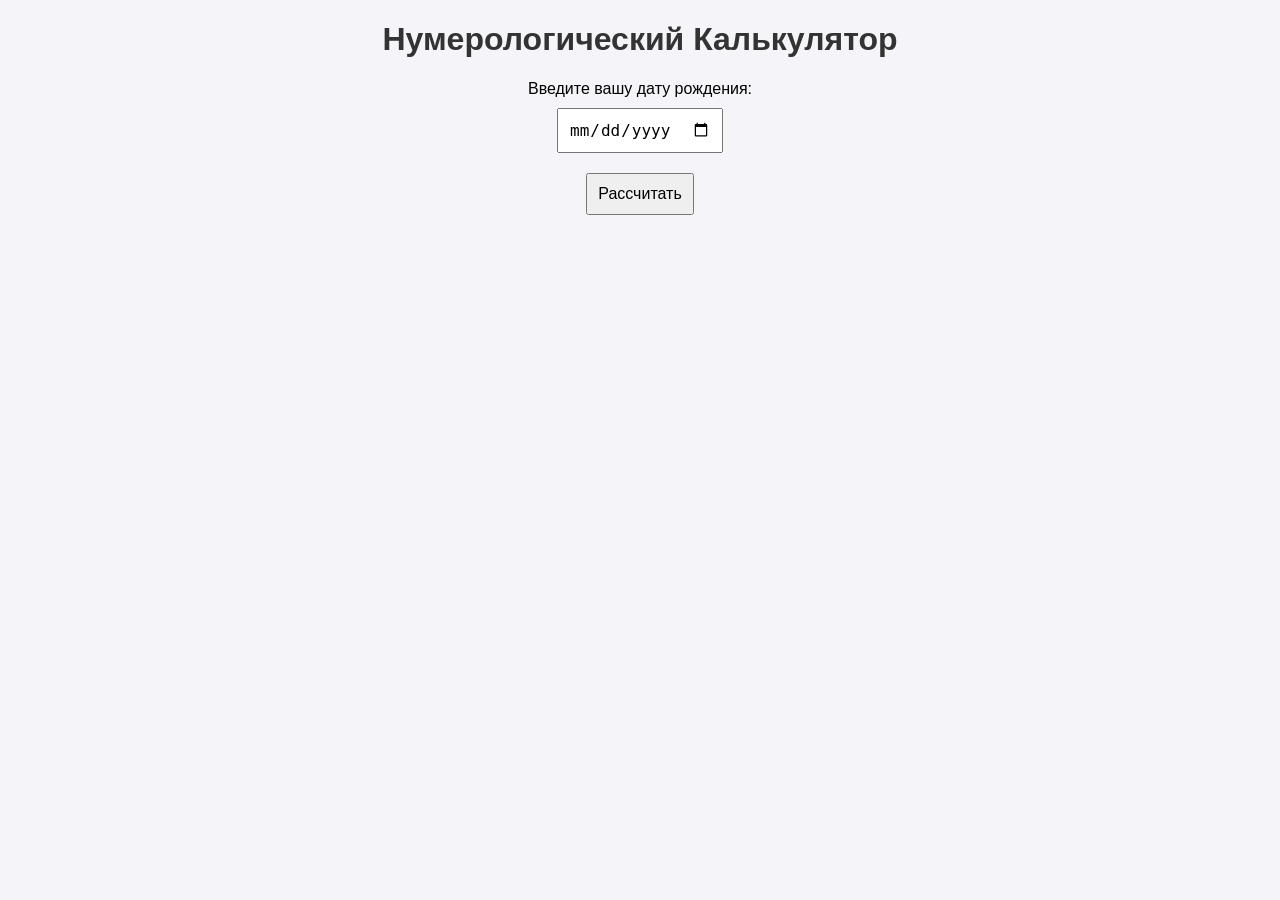
==== index.html @ cdecfd24 "Rename numerology_calculator.html to index.html" ====
<!DOCTYPE html>
<html lang="en">
<head>
    <meta charset="UTF-8">
    <meta name="viewport" content="width=device-width, initial-scale=1.0">
    <title>Нумерологический Калькулятор</title>
    <style>
        body {
            font-family: Arial, sans-serif;
            text-align: center;
            margin: 0;
            padding: 0;
            background-color: #f4f4f9;
        }
        h1 {
            color: #333;
        }
        form {
            margin: 20px;
        }
        input, button {
            padding: 10px;
            font-size: 16px;
            margin: 10px;
        }
    </style>
</head>
<body>
    <h1>Нумерологический Калькулятор</h1>
    <form id="calculator-form">
        <label for="birthdate">Введите вашу дату рождения:</label><br>
        <input type="date" id="birthdate" required><br>
        <button type="button" onclick="calculate()">Рассчитать</button>
    </form>
    <div id="result"></div>
    <script>
        function calculate() {
            const birthdate = document.getElementById("birthdate").value;
            if (!birthdate) {
                alert("Пожалуйста, введите дату рождения.");
                return;
            }

            const digits = birthdate.replace(/-/g, '').split('').map(Number);
            let lifePathNumber = digits.reduce((a, b) => a + b);
            while (lifePathNumber > 9 && ![11, 22, 33].includes(lifePathNumber)) {
                lifePathNumber = String(lifePathNumber).split('').reduce((a, b) => +a + +b, 0);
            }

            document.getElementById("result").innerHTML = `
                <h2>Ваше число судьбы: ${lifePathNumber}</h2>
                <p>Это число определяет вашу жизненную миссию и основные черты характера.</p>
            `;
        }
    </script>
</body>
</html>
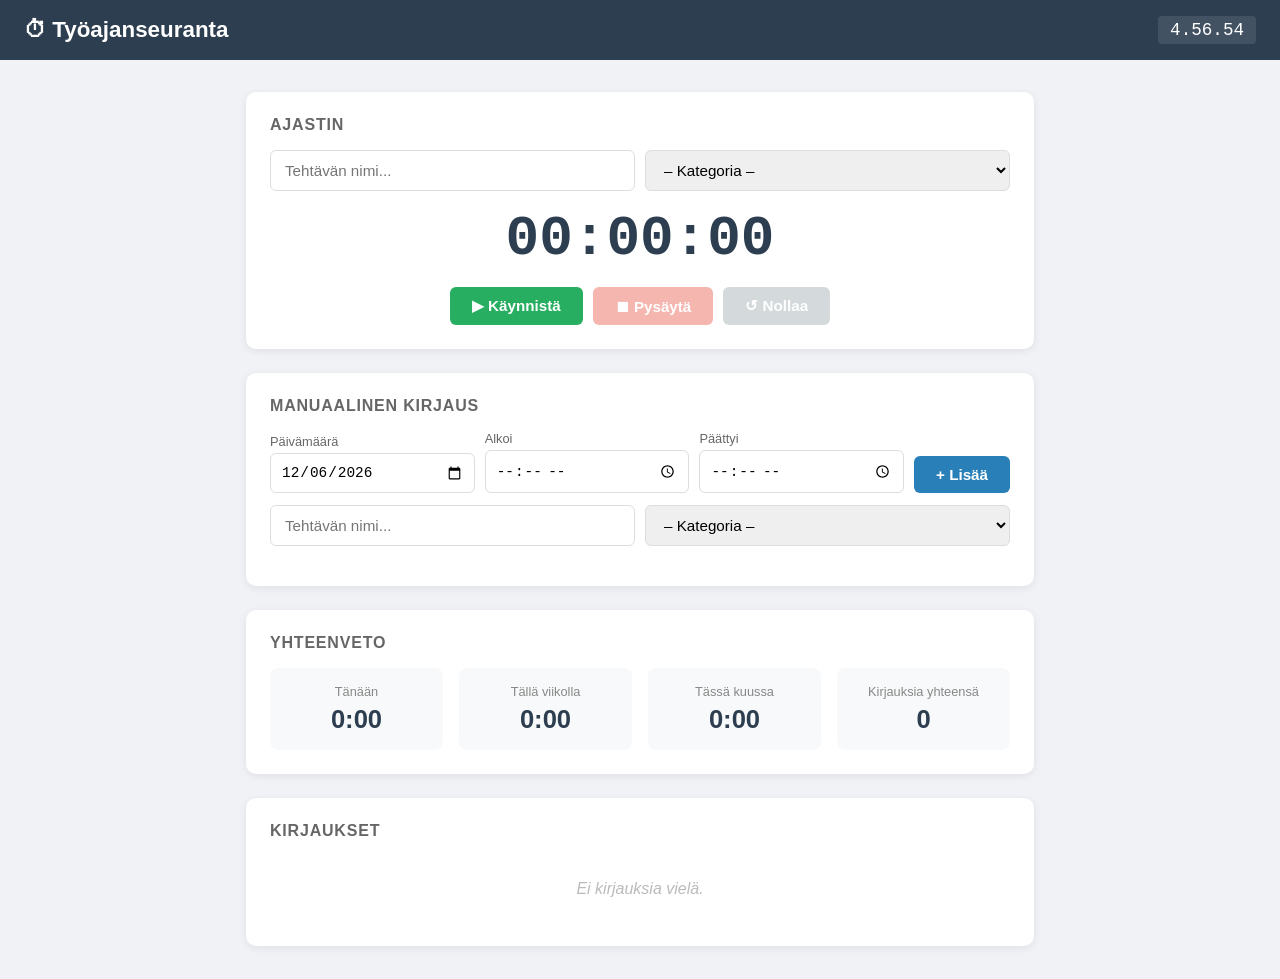
==== commit c3dcd84c: "Replace index.html with työajanseuranta app" ====
--- a/index.html
+++ b/index.html
@@ -1,58 +1,507 @@
-
 <!DOCTYPE html>
-<html lang="en">
+<html lang="fi">
 <head>
     <meta charset="UTF-8">
     <meta name="viewport" content="width=device-width, initial-scale=1.0">
-    <title>Нумерологический Калькулятор</title>
+    <title>Työajanseuranta</title>
     <style>
+        * { box-sizing: border-box; margin: 0; padding: 0; }
+
         body {
-            font-family: Arial, sans-serif;
+            font-family: 'Segoe UI', Arial, sans-serif;
+            background: #f0f2f5;
+            color: #333;
+            min-height: 100vh;
+        }
+
+        header {
+            background: #2c3e50;
+            color: white;
+            padding: 16px 24px;
+            display: flex;
+            align-items: center;
+            justify-content: space-between;
+        }
+
+        header h1 { font-size: 1.4rem; font-weight: 600; }
+
+        #kello {
+            font-size: 1.1rem;
+            font-family: monospace;
+            background: rgba(255,255,255,0.1);
+            padding: 4px 12px;
+            border-radius: 4px;
+        }
+
+        main {
+            max-width: 820px;
+            margin: 32px auto;
+            padding: 0 16px;
+        }
+
+        .card {
+            background: white;
+            border-radius: 10px;
+            box-shadow: 0 2px 8px rgba(0,0,0,0.08);
+            padding: 24px;
+            margin-bottom: 24px;
+        }
+
+        .card h2 {
+            font-size: 1rem;
+            text-transform: uppercase;
+            letter-spacing: 0.05em;
+            color: #666;
+            margin-bottom: 16px;
+        }
+
+        .timer-display {
+            font-size: 3.5rem;
+            font-family: monospace;
+            font-weight: 700;
+            color: #2c3e50;
             text-align: center;
-            margin: 0;
-            padding: 0;
-            background-color: #f4f4f9;
-        }
-        h1 {
-            color: #333;
-        }
-        form {
-            margin: 20px;
-        }
-        input, button {
-            padding: 10px;
-            font-size: 16px;
-            margin: 10px;
+            margin: 16px 0;
+        }
+
+        .timer-display.running { color: #27ae60; }
+
+        .task-row {
+            display: flex;
+            gap: 10px;
+            margin-bottom: 16px;
+            flex-wrap: wrap;
+        }
+
+        input[type="text"], select {
+            flex: 1;
+            min-width: 160px;
+            padding: 10px 14px;
+            border: 1px solid #ddd;
+            border-radius: 6px;
+            font-size: 0.95rem;
+        }
+
+        input[type="text"]:focus, select:focus {
+            outline: none;
+            border-color: #2c3e50;
+        }
+
+        .btn {
+            padding: 10px 22px;
+            border: none;
+            border-radius: 6px;
+            font-size: 0.95rem;
+            cursor: pointer;
+            font-weight: 600;
+            transition: opacity 0.15s;
+        }
+
+        .btn:hover { opacity: 0.85; }
+        .btn:disabled { opacity: 0.4; cursor: not-allowed; }
+
+        .btn-green  { background: #27ae60; color: white; }
+        .btn-red    { background: #e74c3c; color: white; }
+        .btn-blue   { background: #2980b9; color: white; }
+        .btn-gray   { background: #95a5a6; color: white; }
+
+        .btn-row {
+            display: flex;
+            gap: 10px;
+            justify-content: center;
+            flex-wrap: wrap;
+        }
+
+        /* Manual entry */
+        .manual-grid {
+            display: grid;
+            grid-template-columns: 1fr 1fr 1fr auto;
+            gap: 10px;
+            align-items: end;
+        }
+
+        .manual-grid label { display: block; font-size: 0.8rem; color: #666; margin-bottom: 4px; }
+
+        input[type="date"], input[type="time"] {
+            width: 100%;
+            padding: 10px 10px;
+            border: 1px solid #ddd;
+            border-radius: 6px;
+            font-size: 0.9rem;
+        }
+
+        /* Log table */
+        table {
+            width: 100%;
+            border-collapse: collapse;
+            font-size: 0.9rem;
+        }
+
+        th {
+            text-align: left;
+            padding: 10px 12px;
+            border-bottom: 2px solid #eee;
+            font-size: 0.8rem;
+            text-transform: uppercase;
+            color: #888;
+        }
+
+        td {
+            padding: 10px 12px;
+            border-bottom: 1px solid #f0f0f0;
+        }
+
+        tr:last-child td { border-bottom: none; }
+        tr:hover td { background: #fafafa; }
+
+        .tag {
+            display: inline-block;
+            padding: 2px 8px;
+            border-radius: 12px;
+            font-size: 0.78rem;
+            font-weight: 600;
+            background: #ecf0f1;
+            color: #555;
+        }
+
+        .del-btn {
+            background: none;
+            border: none;
+            color: #e74c3c;
+            cursor: pointer;
+            font-size: 1rem;
+            padding: 2px 6px;
+            border-radius: 4px;
+        }
+
+        .del-btn:hover { background: #fdecea; }
+
+        /* Summary */
+        .summary-grid {
+            display: grid;
+            grid-template-columns: repeat(auto-fit, minmax(160px, 1fr));
+            gap: 16px;
+        }
+
+        .summary-box {
+            background: #f8f9fa;
+            border-radius: 8px;
+            padding: 16px;
+            text-align: center;
+        }
+
+        .summary-box .label { font-size: 0.8rem; color: #888; margin-bottom: 6px; }
+        .summary-box .value { font-size: 1.6rem; font-weight: 700; color: #2c3e50; }
+
+        .empty-msg { text-align: center; color: #bbb; padding: 24px 0; font-style: italic; }
+
+        @media (max-width: 540px) {
+            .manual-grid { grid-template-columns: 1fr 1fr; }
+            .manual-grid .btn { grid-column: span 2; }
+            .timer-display { font-size: 2.5rem; }
         }
     </style>
 </head>
 <body>
-    <h1>Нумерологический Калькулятор</h1>
-    <form id="calculator-form">
-        <label for="birthdate">Введите вашу дату рождения:</label><br>
-        <input type="date" id="birthdate" required><br>
-        <button type="button" onclick="calculate()">Рассчитать</button>
-    </form>
-    <div id="result"></div>
-    <script>
-        function calculate() {
-            const birthdate = document.getElementById("birthdate").value;
-            if (!birthdate) {
-                alert("Пожалуйста, введите дату рождения.");
-                return;
-            }
-
-            const digits = birthdate.replace(/-/g, '').split('').map(Number);
-            let lifePathNumber = digits.reduce((a, b) => a + b);
-            while (lifePathNumber > 9 && ![11, 22, 33].includes(lifePathNumber)) {
-                lifePathNumber = String(lifePathNumber).split('').reduce((a, b) => +a + +b, 0);
-            }
-
-            document.getElementById("result").innerHTML = `
-                <h2>Ваше число судьбы: ${lifePathNumber}</h2>
-                <p>Это число определяет вашу жизненную миссию и основные черты характера.</p>
-            `;
-        }
-    </script>
+
+<header>
+    <h1>⏱ Työajanseuranta</h1>
+    <div id="kello"></div>
+</header>
+
+<main>
+
+    <!-- Timer -->
+    <div class="card">
+        <h2>Ajastin</h2>
+        <div class="task-row">
+            <input type="text" id="tehtava" placeholder="Tehtävän nimi..." />
+            <select id="kategoria">
+                <option value="">– Kategoria –</option>
+                <option>Kehitys</option>
+                <option>Suunnittelu</option>
+                <option>Kokoukset</option>
+                <option>Testaus</option>
+                <option>Dokumentointi</option>
+                <option>Muu</option>
+            </select>
+        </div>
+        <div id="ajastinNaytto" class="timer-display">00:00:00</div>
+        <div class="btn-row">
+            <button class="btn btn-green" id="btnKaynnista" onclick="kaynnista()">▶ Käynnistä</button>
+            <button class="btn btn-red"   id="btnPysayta"  onclick="pysayta()" disabled>⏹ Pysäytä</button>
+            <button class="btn btn-gray"  id="btnNollaa"   onclick="nollaa()"  disabled>↺ Nollaa</button>
+        </div>
+    </div>
+
+    <!-- Manual entry -->
+    <div class="card">
+        <h2>Manuaalinen kirjaus</h2>
+        <div class="manual-grid">
+            <div>
+                <label>Päivämäärä</label>
+                <input type="date" id="mPvm" />
+            </div>
+            <div>
+                <label>Alkoi</label>
+                <input type="time" id="mAlkoi" />
+            </div>
+            <div>
+                <label>Päättyi</label>
+                <input type="time" id="mPaattyi" />
+            </div>
+            <button class="btn btn-blue" onclick="kirjaaManuaalisesti()" style="align-self:end">+ Lisää</button>
+        </div>
+        <div class="task-row" style="margin-top:12px">
+            <input type="text" id="mTehtava" placeholder="Tehtävän nimi..." />
+            <select id="mKategoria">
+                <option value="">– Kategoria –</option>
+                <option>Kehitys</option>
+                <option>Suunnittelu</option>
+                <option>Kokoukset</option>
+                <option>Testaus</option>
+                <option>Dokumentointi</option>
+                <option>Muu</option>
+            </select>
+        </div>
+    </div>
+
+    <!-- Summary -->
+    <div class="card" id="yhteenvetoKortti">
+        <h2>Yhteenveto</h2>
+        <div class="summary-grid">
+            <div class="summary-box">
+                <div class="label">Tänään</div>
+                <div class="value" id="sumTanaan">0:00</div>
+            </div>
+            <div class="summary-box">
+                <div class="label">Tällä viikolla</div>
+                <div class="value" id="sumViikko">0:00</div>
+            </div>
+            <div class="summary-box">
+                <div class="label">Tässä kuussa</div>
+                <div class="value" id="sumKuukausi">0:00</div>
+            </div>
+            <div class="summary-box">
+                <div class="label">Kirjauksia yhteensä</div>
+                <div class="value" id="sumLkm">0</div>
+            </div>
+        </div>
+    </div>
+
+    <!-- Log -->
+    <div class="card">
+        <h2>Kirjaukset</h2>
+        <div id="logiSisalto"></div>
+    </div>
+
+</main>
+
+<script>
+    // ── State ──────────────────────────────────────────────────────────────────
+    let kirjaukset = JSON.parse(localStorage.getItem('tyoajat') || '[]');
+    let ajastinAlkoi = null;
+    let ajastinInterval = null;
+    let kulunutMs = 0;
+
+    // ── Clock ──────────────────────────────────────────────────────────────────
+    function paivitaKello() {
+        document.getElementById('kello').textContent =
+            new Date().toLocaleTimeString('fi-FI');
+    }
+    paivitaKello();
+    setInterval(paivitaKello, 1000);
+
+    // ── Timer ──────────────────────────────────────────────────────────────────
+    function muotoileAika(ms) {
+        const s = Math.floor(ms / 1000);
+        const h = Math.floor(s / 3600);
+        const m = Math.floor((s % 3600) / 60);
+        const ss = s % 60;
+        return [h, m, ss].map(v => String(v).padStart(2, '0')).join(':');
+    }
+
+    function kaynnista() {
+        ajastinAlkoi = Date.now() - kulunutMs;
+        ajastinInterval = setInterval(() => {
+            kulunutMs = Date.now() - ajastinAlkoi;
+            const naytto = document.getElementById('ajastinNaytto');
+            naytto.textContent = muotoileAika(kulunutMs);
+            naytto.classList.add('running');
+        }, 500);
+        document.getElementById('btnKaynnista').disabled = true;
+        document.getElementById('btnPysayta').disabled = false;
+        document.getElementById('btnNollaa').disabled = false;
+    }
+
+    function pysayta() {
+        clearInterval(ajastinInterval);
+        ajastinInterval = null;
+        document.getElementById('ajastinNaytto').classList.remove('running');
+
+        if (kulunutMs > 1000) {
+            const nyt = new Date();
+            const alku = new Date(ajastinAlkoi);
+            lisaaKirjaus({
+                id: Date.now(),
+                tehtava: document.getElementById('tehtava').value.trim() || 'Nimetön tehtävä',
+                kategoria: document.getElementById('kategoria').value || 'Muu',
+                pvm: alku.toISOString().slice(0, 10),
+                alkoi: alku.toTimeString().slice(0, 5),
+                paattyi: nyt.toTimeString().slice(0, 5),
+                kestoms: kulunutMs
+            });
+        }
+        document.getElementById('btnKaynnista').disabled = false;
+        document.getElementById('btnPysayta').disabled = true;
+    }
+
+    function nollaa() {
+        clearInterval(ajastinInterval);
+        ajastinInterval = null;
+        kulunutMs = 0;
+        ajastinAlkoi = null;
+        const naytto = document.getElementById('ajastinNaytto');
+        naytto.textContent = '00:00:00';
+        naytto.classList.remove('running');
+        document.getElementById('btnKaynnista').disabled = false;
+        document.getElementById('btnPysayta').disabled = true;
+        document.getElementById('btnNollaa').disabled = true;
+    }
+
+    // ── Manual entry ───────────────────────────────────────────────────────────
+    function kirjaaManuaalisesti() {
+        const pvm     = document.getElementById('mPvm').value;
+        const alkoi   = document.getElementById('mAlkoi').value;
+        const paattyi = document.getElementById('mPaattyi').value;
+        const tehtava = document.getElementById('mTehtava').value.trim();
+        const kat     = document.getElementById('mKategoria').value;
+
+        if (!pvm || !alkoi || !paattyi) { alert('Täytä päivämäärä, alkoi ja päättyi.'); return; }
+
+        const alkoiMs   = new Date(pvm + 'T' + alkoi).getTime();
+        const paattyiMs = new Date(pvm + 'T' + paattyi).getTime();
+        if (paattyiMs <= alkoiMs) { alert('Päättymisajan on oltava aloitusajan jälkeen.'); return; }
+
+        lisaaKirjaus({
+            id: Date.now(),
+            tehtava: tehtava || 'Nimetön tehtävä',
+            kategoria: kat || 'Muu',
+            pvm,
+            alkoi,
+            paattyi,
+            kestoms: paattyiMs - alkoiMs
+        });
+
+        document.getElementById('mPvm').value = '';
+        document.getElementById('mAlkoi').value = '';
+        document.getElementById('mPaattyi').value = '';
+        document.getElementById('mTehtava').value = '';
+        document.getElementById('mKategoria').value = '';
+    }
+
+    // ── Data helpers ───────────────────────────────────────────────────────────
+    function lisaaKirjaus(k) {
+        kirjaukset.unshift(k);
+        tallenna();
+        paivitaNakyma();
+    }
+
+    function poistaKirjaus(id) {
+        kirjaukset = kirjaukset.filter(k => k.id !== id);
+        tallenna();
+        paivitaNakyma();
+    }
+
+    function tallenna() {
+        localStorage.setItem('tyoajat', JSON.stringify(kirjaukset));
+    }
+
+    function muotoileKesto(ms) {
+        const totalMin = Math.floor(ms / 60000);
+        const h = Math.floor(totalMin / 60);
+        const m = totalMin % 60;
+        return h > 0 ? `${h}t ${m}min` : `${m}min`;
+    }
+
+    function msYhteensa(lista) {
+        return lista.reduce((s, k) => s + k.kestoms, 0);
+    }
+
+    function tanaanStr() { return new Date().toISOString().slice(0, 10); }
+
+    function viikkoAlku() {
+        const d = new Date();
+        const day = d.getDay() === 0 ? 6 : d.getDay() - 1; // Mon = 0
+        d.setDate(d.getDate() - day);
+        return d.toISOString().slice(0, 10);
+    }
+
+    function kuukausiAlku() {
+        const d = new Date();
+        return `${d.getFullYear()}-${String(d.getMonth() + 1).padStart(2, '0')}-01`;
+    }
+
+    // ── Render ─────────────────────────────────────────────────────────────────
+    function paivitaNakyma() {
+        paivitaYhteenveto();
+        paivitaLogi();
+    }
+
+    function paivitaYhteenveto() {
+        const tanaan   = kirjaukset.filter(k => k.pvm === tanaanStr());
+        const viikko   = kirjaukset.filter(k => k.pvm >= viikkoAlku());
+        const kuukausi = kirjaukset.filter(k => k.pvm >= kuukausiAlku());
+
+        document.getElementById('sumTanaan').textContent    = muotoileKestoLyhyt(msYhteensa(tanaan));
+        document.getElementById('sumViikko').textContent    = muotoileKestoLyhyt(msYhteensa(viikko));
+        document.getElementById('sumKuukausi').textContent  = muotoileKestoLyhyt(msYhteensa(kuukausi));
+        document.getElementById('sumLkm').textContent       = kirjaukset.length;
+    }
+
+    function muotoileKestoLyhyt(ms) {
+        const totalMin = Math.floor(ms / 60000);
+        const h = Math.floor(totalMin / 60);
+        const m = totalMin % 60;
+        return `${h}:${String(m).padStart(2, '0')}`;
+    }
+
+    function paivitaLogi() {
+        const el = document.getElementById('logiSisalto');
+        if (kirjaukset.length === 0) {
+            el.innerHTML = '<p class="empty-msg">Ei kirjauksia vielä.</p>';
+            return;
+        }
+
+        const rivit = kirjaukset.map(k => `
+            <tr>
+                <td>${k.pvm}</td>
+                <td>${k.alkoi} – ${k.paattyi}</td>
+                <td>${k.tehtava}</td>
+                <td><span class="tag">${k.kategoria}</span></td>
+                <td>${muotoileKesto(k.kestoms)}</td>
+                <td><button class="del-btn" onclick="poistaKirjaus(${k.id})" title="Poista">✕</button></td>
+            </tr>`).join('');
+
+        el.innerHTML = `
+            <table>
+                <thead>
+                    <tr>
+                        <th>Päivä</th>
+                        <th>Aika</th>
+                        <th>Tehtävä</th>
+                        <th>Kategoria</th>
+                        <th>Kesto</th>
+                        <th></th>
+                    </tr>
+                </thead>
+                <tbody>${rivit}</tbody>
+            </table>`;
+    }
+
+    // ── Init ───────────────────────────────────────────────────────────────────
+    document.getElementById('mPvm').value = tanaanStr();
+    paivitaNakyma();
+</script>
 </body>
 </html>
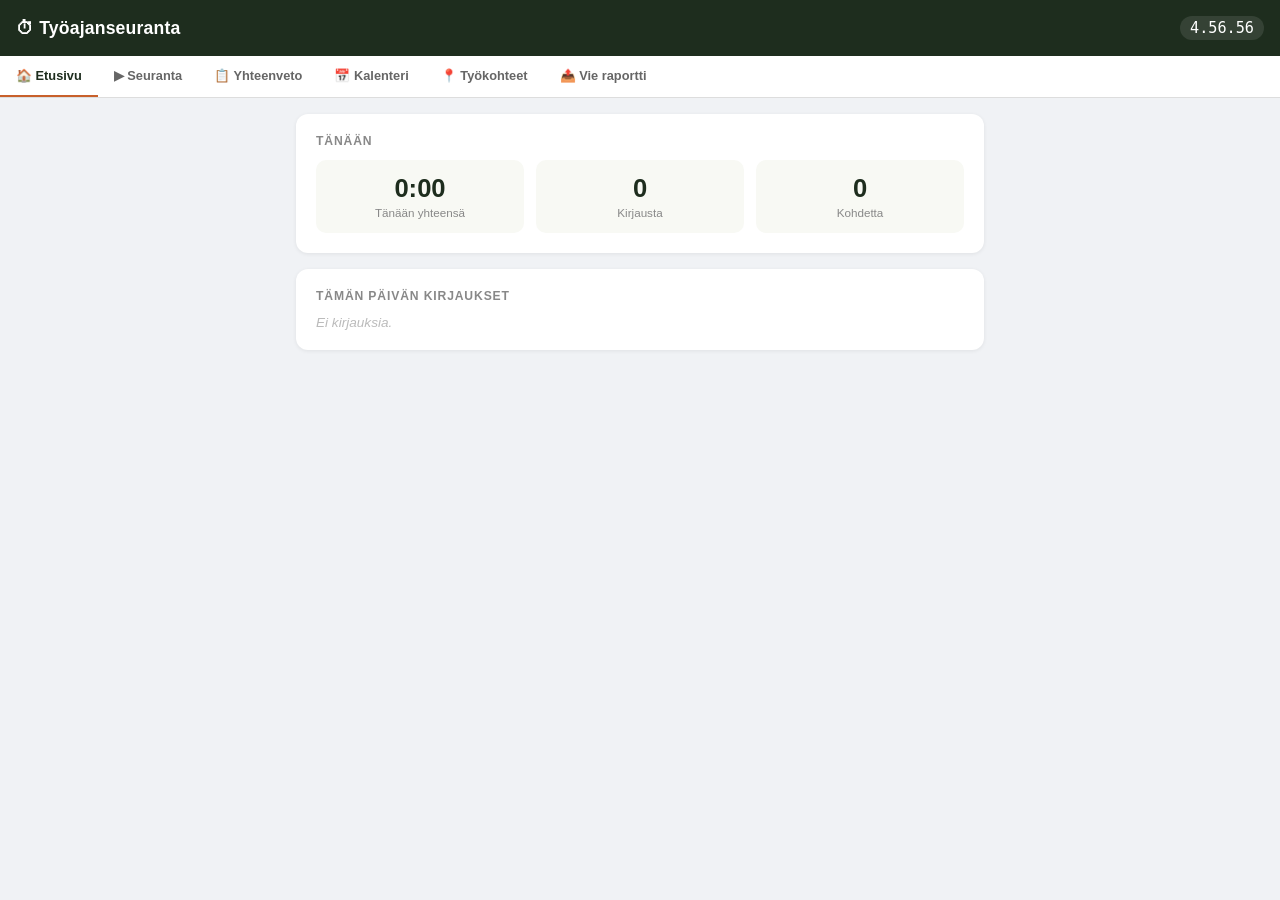
==== commit 5dadd910: "Uudista työajanseuranta monikohde-alustaksi Täydellinen uudelleenkirjoitus yksinkertaisesta ajastime" ====
--- a/index.html
+++ b/index.html
@@ -1,507 +1,692 @@
 <!DOCTYPE html>
 <html lang="fi">
 <head>
-    <meta charset="UTF-8">
-    <meta name="viewport" content="width=device-width, initial-scale=1.0">
-    <title>Työajanseuranta</title>
-    <style>
-        * { box-sizing: border-box; margin: 0; padding: 0; }
-
-        body {
-            font-family: 'Segoe UI', Arial, sans-serif;
-            background: #f0f2f5;
-            color: #333;
-            min-height: 100vh;
-        }
-
-        header {
-            background: #2c3e50;
-            color: white;
-            padding: 16px 24px;
-            display: flex;
-            align-items: center;
-            justify-content: space-between;
-        }
-
-        header h1 { font-size: 1.4rem; font-weight: 600; }
-
-        #kello {
-            font-size: 1.1rem;
-            font-family: monospace;
-            background: rgba(255,255,255,0.1);
-            padding: 4px 12px;
-            border-radius: 4px;
-        }
-
-        main {
-            max-width: 820px;
-            margin: 32px auto;
-            padding: 0 16px;
-        }
-
-        .card {
-            background: white;
-            border-radius: 10px;
-            box-shadow: 0 2px 8px rgba(0,0,0,0.08);
-            padding: 24px;
-            margin-bottom: 24px;
-        }
-
-        .card h2 {
-            font-size: 1rem;
-            text-transform: uppercase;
-            letter-spacing: 0.05em;
-            color: #666;
-            margin-bottom: 16px;
-        }
-
-        .timer-display {
-            font-size: 3.5rem;
-            font-family: monospace;
-            font-weight: 700;
-            color: #2c3e50;
-            text-align: center;
-            margin: 16px 0;
-        }
-
-        .timer-display.running { color: #27ae60; }
-
-        .task-row {
-            display: flex;
-            gap: 10px;
-            margin-bottom: 16px;
-            flex-wrap: wrap;
-        }
-
-        input[type="text"], select {
-            flex: 1;
-            min-width: 160px;
-            padding: 10px 14px;
-            border: 1px solid #ddd;
-            border-radius: 6px;
-            font-size: 0.95rem;
-        }
-
-        input[type="text"]:focus, select:focus {
-            outline: none;
-            border-color: #2c3e50;
-        }
-
-        .btn {
-            padding: 10px 22px;
-            border: none;
-            border-radius: 6px;
-            font-size: 0.95rem;
-            cursor: pointer;
-            font-weight: 600;
-            transition: opacity 0.15s;
-        }
-
-        .btn:hover { opacity: 0.85; }
-        .btn:disabled { opacity: 0.4; cursor: not-allowed; }
-
-        .btn-green  { background: #27ae60; color: white; }
-        .btn-red    { background: #e74c3c; color: white; }
-        .btn-blue   { background: #2980b9; color: white; }
-        .btn-gray   { background: #95a5a6; color: white; }
-
-        .btn-row {
-            display: flex;
-            gap: 10px;
-            justify-content: center;
-            flex-wrap: wrap;
-        }
-
-        /* Manual entry */
-        .manual-grid {
-            display: grid;
-            grid-template-columns: 1fr 1fr 1fr auto;
-            gap: 10px;
-            align-items: end;
-        }
-
-        .manual-grid label { display: block; font-size: 0.8rem; color: #666; margin-bottom: 4px; }
-
-        input[type="date"], input[type="time"] {
-            width: 100%;
-            padding: 10px 10px;
-            border: 1px solid #ddd;
-            border-radius: 6px;
-            font-size: 0.9rem;
-        }
-
-        /* Log table */
-        table {
-            width: 100%;
-            border-collapse: collapse;
-            font-size: 0.9rem;
-        }
-
-        th {
-            text-align: left;
-            padding: 10px 12px;
-            border-bottom: 2px solid #eee;
-            font-size: 0.8rem;
-            text-transform: uppercase;
-            color: #888;
-        }
-
-        td {
-            padding: 10px 12px;
-            border-bottom: 1px solid #f0f0f0;
-        }
-
-        tr:last-child td { border-bottom: none; }
-        tr:hover td { background: #fafafa; }
-
-        .tag {
-            display: inline-block;
-            padding: 2px 8px;
-            border-radius: 12px;
-            font-size: 0.78rem;
-            font-weight: 600;
-            background: #ecf0f1;
-            color: #555;
-        }
-
-        .del-btn {
-            background: none;
-            border: none;
-            color: #e74c3c;
-            cursor: pointer;
-            font-size: 1rem;
-            padding: 2px 6px;
-            border-radius: 4px;
-        }
-
-        .del-btn:hover { background: #fdecea; }
-
-        /* Summary */
-        .summary-grid {
-            display: grid;
-            grid-template-columns: repeat(auto-fit, minmax(160px, 1fr));
-            gap: 16px;
-        }
-
-        .summary-box {
-            background: #f8f9fa;
-            border-radius: 8px;
-            padding: 16px;
-            text-align: center;
-        }
-
-        .summary-box .label { font-size: 0.8rem; color: #888; margin-bottom: 6px; }
-        .summary-box .value { font-size: 1.6rem; font-weight: 700; color: #2c3e50; }
-
-        .empty-msg { text-align: center; color: #bbb; padding: 24px 0; font-style: italic; }
-
-        @media (max-width: 540px) {
-            .manual-grid { grid-template-columns: 1fr 1fr; }
-            .manual-grid .btn { grid-column: span 2; }
-            .timer-display { font-size: 2.5rem; }
-        }
-    </style>
+<meta charset="UTF-8">
+<meta name="viewport" content="width=device-width, initial-scale=1.0">
+<title>Työajanseuranta</title>
+<style>
+*{box-sizing:border-box;margin:0;padding:0}
+body{font-family:'Segoe UI',Arial,sans-serif;background:#f0f2f5;color:#1a1a1a;min-height:100vh}
+
+header{background:#1e2d1e;color:#fff;padding:0 16px;display:flex;align-items:center;justify-content:space-between;height:56px;position:sticky;top:0;z-index:100}
+header h1{font-size:1.1rem;font-weight:700;letter-spacing:.01em}
+#headerClock{font-family:monospace;font-size:.95rem;background:rgba(255,255,255,.1);padding:3px 10px;border-radius:20px}
+
+nav{background:#fff;border-bottom:1px solid #ddd;display:flex;overflow-x:auto;position:sticky;top:56px;z-index:99}
+nav button{flex:0 0 auto;padding:12px 16px;border:none;background:none;font-size:.8rem;font-weight:600;color:#666;cursor:pointer;border-bottom:2px solid transparent;white-space:nowrap;transition:.15s}
+nav button.active{color:#1e2d1e;border-bottom-color:#c8602b}
+
+main{max-width:720px;margin:0 auto;padding:16px}
+
+.card{background:#fff;border-radius:12px;box-shadow:0 1px 4px rgba(0,0,0,.07);padding:20px;margin-bottom:16px}
+.card-title{font-size:.76rem;text-transform:uppercase;letter-spacing:.07em;color:#888;margin-bottom:12px;font-weight:700}
+
+.btn{display:inline-flex;align-items:center;justify-content:center;gap:6px;padding:11px 20px;border:none;border-radius:8px;font-size:.9rem;font-weight:600;cursor:pointer;transition:opacity .15s}
+.btn:hover{opacity:.85}
+.btn:disabled{opacity:.38;cursor:not-allowed}
+.btn-primary{background:#1e2d1e;color:#fff}
+.btn-green{background:#2a7a3b;color:#fff}
+.btn-red{background:#c0392b;color:#fff}
+.btn-ghost{background:#fff;color:#1e2d1e;border:1.5px solid #ccc}
+.btn-sm{padding:7px 14px;font-size:.8rem}
+.btn-row{display:flex;gap:8px;flex-wrap:wrap}
+
+.field-label{display:block;font-size:.78rem;font-weight:600;color:#666;margin-bottom:5px;margin-top:14px}
+.field-label:first-child{margin-top:0}
+input,select,textarea{width:100%;padding:10px 12px;border:1.5px solid #ddd;border-radius:8px;font-size:.9rem;color:#1a1a1a;background:#fff}
+input:focus,select:focus,textarea:focus{outline:none;border-color:#1e2d1e}
+textarea{resize:vertical;min-height:60px}
+
+#timerDisplay{font-size:3rem;font-family:monospace;font-weight:700;text-align:center;letter-spacing:.05em;color:#1e2d1e;margin:10px 0}
+#timerDisplay.running{color:#2a7a3b}
+
+.badge{display:inline-block;padding:3px 9px;border-radius:20px;font-size:.73rem;font-weight:600}
+.badge-green{background:#d4edda;color:#1a7a30}
+.badge-blue{background:#d6e8fa;color:#1a5fa8}
+.badge-gray{background:#eee;color:#666}
+
+#gpsStatus{margin-top:8px;font-size:.82rem;color:#777;min-height:18px}
+#gpsStatus.ok{color:#2a7a3b;font-weight:600}
+#gpsStatus.err{color:#c0392b}
+
+#activeBanner{display:none;background:#1e2d1e;color:#fff;padding:10px 16px;font-size:.85rem;border-radius:10px;margin-bottom:12px;line-height:1.5}
+#activeBanner strong{color:#8ecf96}
+
+.sum-grid{display:grid;grid-template-columns:repeat(auto-fit,minmax(130px,1fr));gap:12px}
+.sum-box{background:#f8f9f4;border-radius:10px;padding:14px;text-align:center}
+.sum-box .val{font-size:1.6rem;font-weight:700;color:#1e2d1e}
+.sum-box .lbl{font-size:.73rem;color:#888;margin-top:3px}
+
+.entry-item{border:1px solid #eee;border-radius:10px;padding:12px 36px 12px 14px;margin-bottom:8px;position:relative}
+.entry-site{font-weight:700;font-size:.9rem}
+.entry-meta{font-size:.78rem;color:#666;margin-top:3px;line-height:1.6}
+.entry-dur{font-size:1rem;font-weight:700;color:#1e2d1e;float:right;margin-left:8px}
+.entry-del{position:absolute;top:8px;right:8px;background:none;border:none;color:#ccc;cursor:pointer;font-size:1rem}
+.entry-del:hover{color:#c0392b}
+
+.bar-row{display:flex;align-items:center;gap:8px;margin-bottom:6px}
+.bar-label{font-size:.82rem;min-width:140px;white-space:nowrap;overflow:hidden;text-overflow:ellipsis}
+.bar-track{flex:1;background:#eee;border-radius:4px;height:8px}
+.bar-fill{background:#2a7a3b;border-radius:4px;height:8px;min-width:4px}
+.bar-val{font-size:.78rem;font-weight:700;color:#555;white-space:nowrap}
+
+.cal-grid{display:grid;grid-template-columns:repeat(7,1fr);gap:3px;margin:10px 0}
+.cal-hdr{text-align:center;font-size:.7rem;font-weight:700;color:#888;padding:4px 0}
+.cal-day{aspect-ratio:1;display:flex;align-items:center;justify-content:center;border-radius:7px;font-size:.78rem;cursor:pointer;border:1.5px solid transparent;position:relative;background:#f8f9f4;transition:.1s}
+.cal-day:hover{border-color:#1e2d1e}
+.cal-day.today{background:#1e2d1e;color:#fff;font-weight:700}
+.cal-day.has-data::after{content:'';position:absolute;bottom:3px;left:50%;transform:translateX(-50%);width:4px;height:4px;border-radius:50%;background:#c8602b}
+.cal-day.today.has-data::after{background:#8ecf96}
+.cal-day.selected{border-color:#c8602b}
+.cal-day.empty{background:none;cursor:default;pointer-events:none}
+.cal-nav{display:flex;align-items:center;justify-content:space-between;margin-bottom:6px}
+.cal-nav button{background:#fff;border:1.5px solid #ddd;border-radius:8px;padding:6px 14px;cursor:pointer;font-size:1.1rem}
+
+.site-item{border:1px solid #eee;border-radius:10px;padding:12px 40px 12px 14px;margin-bottom:8px;position:relative}
+.site-name{font-weight:700;font-size:.9rem}
+.site-meta{font-size:.78rem;color:#666;margin-top:2px}
+.site-del{position:absolute;top:8px;right:8px;background:none;border:none;color:#ccc;cursor:pointer;font-size:1rem}
+.site-del:hover{color:#c0392b}
+
+#siteForm{display:none;margin-top:14px;border-top:1px solid #eee;padding-top:14px}
+#siteForm.open{display:block}
+
+.tabs{display:none}
+.tabs.active{display:block}
+
+@media(max-width:480px){
+  #timerDisplay{font-size:2.4rem}
+  .sum-grid{grid-template-columns:1fr 1fr}
+  .bar-label{min-width:100px}
+}
+</style>
 </head>
 <body>
 
 <header>
-    <h1>⏱ Työajanseuranta</h1>
-    <div id="kello"></div>
+  <h1>⏱ Työajanseuranta</h1>
+  <span id="headerClock"></span>
 </header>
 
+<nav>
+  <button class="active" onclick="switchTab('home')">🏠 Etusivu</button>
+  <button onclick="switchTab('track')">▶ Seuranta</button>
+  <button onclick="switchTab('summary')">📋 Yhteenveto</button>
+  <button onclick="switchTab('calendar')">📅 Kalenteri</button>
+  <button onclick="switchTab('sites')">📍 Työkohteet</button>
+  <button onclick="switchTab('export')">📤 Vie raportti</button>
+</nav>
+
 <main>
 
-    <!-- Timer -->
-    <div class="card">
-        <h2>Ajastin</h2>
-        <div class="task-row">
-            <input type="text" id="tehtava" placeholder="Tehtävän nimi..." />
-            <select id="kategoria">
-                <option value="">– Kategoria –</option>
-                <option>Kehitys</option>
-                <option>Suunnittelu</option>
-                <option>Kokoukset</option>
-                <option>Testaus</option>
-                <option>Dokumentointi</option>
-                <option>Muu</option>
-            </select>
-        </div>
-        <div id="ajastinNaytto" class="timer-display">00:00:00</div>
-        <div class="btn-row">
-            <button class="btn btn-green" id="btnKaynnista" onclick="kaynnista()">▶ Käynnistä</button>
-            <button class="btn btn-red"   id="btnPysayta"  onclick="pysayta()" disabled>⏹ Pysäytä</button>
-            <button class="btn btn-gray"  id="btnNollaa"   onclick="nollaa()"  disabled>↺ Nollaa</button>
-        </div>
+<!-- HOME -->
+<div id="tab-home" class="tabs active">
+  <div id="activeBanner"></div>
+  <div class="card">
+    <div class="card-title">Tänään</div>
+    <div class="sum-grid" id="homeSummary"></div>
+  </div>
+  <div class="card">
+    <div class="card-title">Tämän päivän kirjaukset</div>
+    <div id="homeTodayEntries"></div>
+  </div>
+</div>
+
+<!-- TRACK -->
+<div id="tab-track" class="tabs">
+  <div class="card">
+    <div class="card-title">Ajastin</div>
+    <div id="timerDisplay">00:00:00</div>
+
+    <label class="field-label">Työkohde</label>
+    <select id="trackSite"><option value="">– Valitse työkohde –</option></select>
+
+    <label class="field-label">Tehtävätyyppi</label>
+    <select id="trackCategory">
+      <option value="demolition">Purku</option>
+      <option value="installation">Asennus</option>
+      <option value="cleaning">Siivous</option>
+      <option value="transport">Kuljetus</option>
+      <option value="material_handling">Materiaalin käsittely</option>
+      <option value="other">Muu</option>
+    </select>
+
+    <label class="field-label">Tehtävän kuvaus (valinnainen)</label>
+    <textarea id="trackNote" placeholder="Lyhyt kuvaus työtehtävästä..."></textarea>
+
+    <label class="field-label">Sijainti</label>
+    <button class="btn btn-ghost btn-sm" type="button" onclick="detectGPS()">📡 Tunnista sijainti</button>
+    <div id="gpsStatus">Sijaintia ei tallennettu.</div>
+
+    <div style="margin-top:18px" class="btn-row">
+      <button class="btn btn-green" id="btnStart" onclick="startShift()" style="flex:1">▶ Aloita</button>
+      <button class="btn btn-red"   id="btnStop"  onclick="stopShift()"  style="flex:1" disabled>⏹ Lopeta</button>
     </div>
-
-    <!-- Manual entry -->
-    <div class="card">
-        <h2>Manuaalinen kirjaus</h2>
-        <div class="manual-grid">
-            <div>
-                <label>Päivämäärä</label>
-                <input type="date" id="mPvm" />
-            </div>
-            <div>
-                <label>Alkoi</label>
-                <input type="time" id="mAlkoi" />
-            </div>
-            <div>
-                <label>Päättyi</label>
-                <input type="time" id="mPaattyi" />
-            </div>
-            <button class="btn btn-blue" onclick="kirjaaManuaalisesti()" style="align-self:end">+ Lisää</button>
-        </div>
-        <div class="task-row" style="margin-top:12px">
-            <input type="text" id="mTehtava" placeholder="Tehtävän nimi..." />
-            <select id="mKategoria">
-                <option value="">– Kategoria –</option>
-                <option>Kehitys</option>
-                <option>Suunnittelu</option>
-                <option>Kokoukset</option>
-                <option>Testaus</option>
-                <option>Dokumentointi</option>
-                <option>Muu</option>
-            </select>
-        </div>
+  </div>
+
+  <div class="card">
+    <div class="card-title">Tänään kirjatut vuorot</div>
+    <div id="trackTodayList"></div>
+  </div>
+</div>
+
+<!-- SUMMARY -->
+<div id="tab-summary" class="tabs">
+  <div class="card">
+    <div class="card-title">Tämän päivän yhteenveto</div>
+    <div class="sum-grid" id="sumBoxes"></div>
+  </div>
+  <div class="card">
+    <div class="card-title">Tunnit työkohteittain</div>
+    <div id="sumBySite"></div>
+  </div>
+  <div class="card">
+    <div class="card-title">Tunnit tehtävätyypeittäin</div>
+    <div id="sumByCategory"></div>
+  </div>
+  <div class="card">
+    <div class="card-title">Kaikki kirjaukset tänään</div>
+    <div id="sumAllEntries"></div>
+  </div>
+</div>
+
+<!-- CALENDAR -->
+<div id="tab-calendar" class="tabs">
+  <div class="card">
+    <div class="cal-nav">
+      <button onclick="calMove(-1)">‹</button>
+      <strong id="calMonthLabel"></strong>
+      <button onclick="calMove(1)">›</button>
     </div>
-
-    <!-- Summary -->
-    <div class="card" id="yhteenvetoKortti">
-        <h2>Yhteenveto</h2>
-        <div class="summary-grid">
-            <div class="summary-box">
-                <div class="label">Tänään</div>
-                <div class="value" id="sumTanaan">0:00</div>
-            </div>
-            <div class="summary-box">
-                <div class="label">Tällä viikolla</div>
-                <div class="value" id="sumViikko">0:00</div>
-            </div>
-            <div class="summary-box">
-                <div class="label">Tässä kuussa</div>
-                <div class="value" id="sumKuukausi">0:00</div>
-            </div>
-            <div class="summary-box">
-                <div class="label">Kirjauksia yhteensä</div>
-                <div class="value" id="sumLkm">0</div>
-            </div>
-        </div>
+    <div class="cal-grid" id="calGrid"></div>
+  </div>
+  <div class="card" id="calDetail" style="display:none">
+    <div class="card-title" id="calDetailTitle"></div>
+    <div id="calDetailEntries"></div>
+  </div>
+</div>
+
+<!-- SITES -->
+<div id="tab-sites" class="tabs">
+  <div class="card">
+    <div class="card-title">Työkohteet</div>
+    <div id="sitesList"></div>
+    <button class="btn btn-ghost btn-sm" style="margin-top:10px" onclick="toggleSiteForm()">+ Lisää työkohde</button>
+    <div id="siteForm">
+      <label class="field-label">Kohteen nimi *</label>
+      <input id="sName" placeholder="Esim. Työmaa Helsinki">
+      <label class="field-label">Osoite</label>
+      <input id="sAddress" placeholder="Katuosoite">
+      <label class="field-label">Kaupunki</label>
+      <input id="sCity" placeholder="Helsinki">
+      <label class="field-label">Asiakas / Yritys</label>
+      <input id="sCustomer" placeholder="Asiakkaan nimi">
+      <label class="field-label">Lisätiedot (valinnainen)</label>
+      <textarea id="sNotes" placeholder="Muistiinpanoja..."></textarea>
+      <div class="btn-row" style="margin-top:12px">
+        <button class="btn btn-primary" onclick="saveSite()">Tallenna kohde</button>
+        <button class="btn btn-ghost" onclick="toggleSiteForm()">Peruuta</button>
+      </div>
     </div>
-
-    <!-- Log -->
-    <div class="card">
-        <h2>Kirjaukset</h2>
-        <div id="logiSisalto"></div>
+  </div>
+</div>
+
+<!-- EXPORT -->
+<div id="tab-export" class="tabs">
+  <div class="card">
+    <div class="card-title">Vie raportti</div>
+    <label class="field-label">Työntekijän nimi</label>
+    <input id="exportWorkerName" placeholder="Oma nimi">
+    <label class="field-label">Aikaväli</label>
+    <div style="display:flex;gap:8px;flex-wrap:wrap">
+      <div style="flex:1;min-width:130px">
+        <label class="field-label" style="margin-top:4px">Alku</label>
+        <input type="date" id="exportFrom">
+      </div>
+      <div style="flex:1;min-width:130px">
+        <label class="field-label" style="margin-top:4px">Loppu</label>
+        <input type="date" id="exportTo">
+      </div>
     </div>
+    <div class="btn-row" style="margin-top:16px">
+      <button class="btn btn-primary" onclick="exportCSV()">⬇ Lataa CSV</button>
+      <button class="btn btn-ghost"   onclick="exportJSON()">⬇ Lataa JSON</button>
+    </div>
+  </div>
+  <div class="card">
+    <div class="card-title">Esikatselu</div>
+    <div id="exportPreview" style="font-size:.78rem;color:#555;overflow-x:auto;max-height:300px"></div>
+  </div>
+</div>
 
 </main>
 
 <script>
-    // ── State ──────────────────────────────────────────────────────────────────
-    let kirjaukset = JSON.parse(localStorage.getItem('tyoajat') || '[]');
-    let ajastinAlkoi = null;
-    let ajastinInterval = null;
-    let kulunutMs = 0;
-
-    // ── Clock ──────────────────────────────────────────────────────────────────
-    function paivitaKello() {
-        document.getElementById('kello').textContent =
-            new Date().toLocaleTimeString('fi-FI');
-    }
-    paivitaKello();
-    setInterval(paivitaKello, 1000);
-
-    // ── Timer ──────────────────────────────────────────────────────────────────
-    function muotoileAika(ms) {
-        const s = Math.floor(ms / 1000);
-        const h = Math.floor(s / 3600);
-        const m = Math.floor((s % 3600) / 60);
-        const ss = s % 60;
-        return [h, m, ss].map(v => String(v).padStart(2, '0')).join(':');
-    }
-
-    function kaynnista() {
-        ajastinAlkoi = Date.now() - kulunutMs;
-        ajastinInterval = setInterval(() => {
-            kulunutMs = Date.now() - ajastinAlkoi;
-            const naytto = document.getElementById('ajastinNaytto');
-            naytto.textContent = muotoileAika(kulunutMs);
-            naytto.classList.add('running');
-        }, 500);
-        document.getElementById('btnKaynnista').disabled = true;
-        document.getElementById('btnPysayta').disabled = false;
-        document.getElementById('btnNollaa').disabled = false;
-    }
-
-    function pysayta() {
-        clearInterval(ajastinInterval);
-        ajastinInterval = null;
-        document.getElementById('ajastinNaytto').classList.remove('running');
-
-        if (kulunutMs > 1000) {
-            const nyt = new Date();
-            const alku = new Date(ajastinAlkoi);
-            lisaaKirjaus({
-                id: Date.now(),
-                tehtava: document.getElementById('tehtava').value.trim() || 'Nimetön tehtävä',
-                kategoria: document.getElementById('kategoria').value || 'Muu',
-                pvm: alku.toISOString().slice(0, 10),
-                alkoi: alku.toTimeString().slice(0, 5),
-                paattyi: nyt.toTimeString().slice(0, 5),
-                kestoms: kulunutMs
-            });
-        }
-        document.getElementById('btnKaynnista').disabled = false;
-        document.getElementById('btnPysayta').disabled = true;
-    }
-
-    function nollaa() {
-        clearInterval(ajastinInterval);
-        ajastinInterval = null;
-        kulunutMs = 0;
-        ajastinAlkoi = null;
-        const naytto = document.getElementById('ajastinNaytto');
-        naytto.textContent = '00:00:00';
-        naytto.classList.remove('running');
-        document.getElementById('btnKaynnista').disabled = false;
-        document.getElementById('btnPysayta').disabled = true;
-        document.getElementById('btnNollaa').disabled = true;
-    }
-
-    // ── Manual entry ───────────────────────────────────────────────────────────
-    function kirjaaManuaalisesti() {
-        const pvm     = document.getElementById('mPvm').value;
-        const alkoi   = document.getElementById('mAlkoi').value;
-        const paattyi = document.getElementById('mPaattyi').value;
-        const tehtava = document.getElementById('mTehtava').value.trim();
-        const kat     = document.getElementById('mKategoria').value;
-
-        if (!pvm || !alkoi || !paattyi) { alert('Täytä päivämäärä, alkoi ja päättyi.'); return; }
-
-        const alkoiMs   = new Date(pvm + 'T' + alkoi).getTime();
-        const paattyiMs = new Date(pvm + 'T' + paattyi).getTime();
-        if (paattyiMs <= alkoiMs) { alert('Päättymisajan on oltava aloitusajan jälkeen.'); return; }
-
-        lisaaKirjaus({
-            id: Date.now(),
-            tehtava: tehtava || 'Nimetön tehtävä',
-            kategoria: kat || 'Muu',
-            pvm,
-            alkoi,
-            paattyi,
-            kestoms: paattyiMs - alkoiMs
-        });
-
-        document.getElementById('mPvm').value = '';
-        document.getElementById('mAlkoi').value = '';
-        document.getElementById('mPaattyi').value = '';
-        document.getElementById('mTehtava').value = '';
-        document.getElementById('mKategoria').value = '';
-    }
-
-    // ── Data helpers ───────────────────────────────────────────────────────────
-    function lisaaKirjaus(k) {
-        kirjaukset.unshift(k);
-        tallenna();
-        paivitaNakyma();
-    }
-
-    function poistaKirjaus(id) {
-        kirjaukset = kirjaukset.filter(k => k.id !== id);
-        tallenna();
-        paivitaNakyma();
-    }
-
-    function tallenna() {
-        localStorage.setItem('tyoajat', JSON.stringify(kirjaukset));
-    }
-
-    function muotoileKesto(ms) {
-        const totalMin = Math.floor(ms / 60000);
-        const h = Math.floor(totalMin / 60);
-        const m = totalMin % 60;
-        return h > 0 ? `${h}t ${m}min` : `${m}min`;
-    }
-
-    function msYhteensa(lista) {
-        return lista.reduce((s, k) => s + k.kestoms, 0);
-    }
-
-    function tanaanStr() { return new Date().toISOString().slice(0, 10); }
-
-    function viikkoAlku() {
-        const d = new Date();
-        const day = d.getDay() === 0 ? 6 : d.getDay() - 1; // Mon = 0
-        d.setDate(d.getDate() - day);
-        return d.toISOString().slice(0, 10);
-    }
-
-    function kuukausiAlku() {
-        const d = new Date();
-        return `${d.getFullYear()}-${String(d.getMonth() + 1).padStart(2, '0')}-01`;
-    }
-
-    // ── Render ─────────────────────────────────────────────────────────────────
-    function paivitaNakyma() {
-        paivitaYhteenveto();
-        paivitaLogi();
-    }
-
-    function paivitaYhteenveto() {
-        const tanaan   = kirjaukset.filter(k => k.pvm === tanaanStr());
-        const viikko   = kirjaukset.filter(k => k.pvm >= viikkoAlku());
-        const kuukausi = kirjaukset.filter(k => k.pvm >= kuukausiAlku());
-
-        document.getElementById('sumTanaan').textContent    = muotoileKestoLyhyt(msYhteensa(tanaan));
-        document.getElementById('sumViikko').textContent    = muotoileKestoLyhyt(msYhteensa(viikko));
-        document.getElementById('sumKuukausi').textContent  = muotoileKestoLyhyt(msYhteensa(kuukausi));
-        document.getElementById('sumLkm').textContent       = kirjaukset.length;
-    }
-
-    function muotoileKestoLyhyt(ms) {
-        const totalMin = Math.floor(ms / 60000);
-        const h = Math.floor(totalMin / 60);
-        const m = totalMin % 60;
-        return `${h}:${String(m).padStart(2, '0')}`;
-    }
-
-    function paivitaLogi() {
-        const el = document.getElementById('logiSisalto');
-        if (kirjaukset.length === 0) {
-            el.innerHTML = '<p class="empty-msg">Ei kirjauksia vielä.</p>';
-            return;
-        }
-
-        const rivit = kirjaukset.map(k => `
-            <tr>
-                <td>${k.pvm}</td>
-                <td>${k.alkoi} – ${k.paattyi}</td>
-                <td>${k.tehtava}</td>
-                <td><span class="tag">${k.kategoria}</span></td>
-                <td>${muotoileKesto(k.kestoms)}</td>
-                <td><button class="del-btn" onclick="poistaKirjaus(${k.id})" title="Poista">✕</button></td>
-            </tr>`).join('');
-
-        el.innerHTML = `
-            <table>
-                <thead>
-                    <tr>
-                        <th>Päivä</th>
-                        <th>Aika</th>
-                        <th>Tehtävä</th>
-                        <th>Kategoria</th>
-                        <th>Kesto</th>
-                        <th></th>
-                    </tr>
-                </thead>
-                <tbody>${rivit}</tbody>
-            </table>`;
-    }
-
-    // ── Init ───────────────────────────────────────────────────────────────────
-    document.getElementById('mPvm').value = tanaanStr();
-    paivitaNakyma();
+// ── Constants ─────────────────────────────────────────────
+const CAT = {
+  demolition:       'Purku',
+  installation:     'Asennus',
+  cleaning:         'Siivous',
+  transport:        'Kuljetus',
+  material_handling:'Materiaalin käsittely',
+  other:            'Muu'
+};
+const WD = ['Ma','Ti','Ke','To','Pe','La','Su'];
+
+// ── Storage ───────────────────────────────────────────────
+const getSites   = () => JSON.parse(localStorage.getItem('was_sites')   || '[]');
+const getEntries = () => JSON.parse(localStorage.getItem('was_entries') || '[]');
+const putSites   = v  => localStorage.setItem('was_sites',   JSON.stringify(v));
+const putEntries = v  => localStorage.setItem('was_entries', JSON.stringify(v));
+const uid = () => Date.now().toString(36) + Math.random().toString(36).slice(2,6);
+
+// ── Seed demo sites ───────────────────────────────────────
+(function seed() {
+  if (getSites().length) return;
+  putSites([
+    { id:uid(), name:'Työmaa Helsinki', address:'Mannerheimintie 1', city:'Helsinki', customer:'Rakennusliike Oy', notes:'' },
+    { id:uid(), name:'Työmaa Vantaa',   address:'Tikkurilantie 10',  city:'Vantaa',   customer:'Kiinteistö Oy Vantaa', notes:'' },
+    { id:uid(), name:'Työmaa Espoo',    address:'Espoonkatu 5',      city:'Espoo',    customer:'Espoo Rakennus Oy',    notes:'' },
+  ]);
+})();
+
+// ── Date utils ────────────────────────────────────────────
+const pad = n => String(n).padStart(2,'0');
+const todayKey = () => { const d=new Date(); return `${d.getFullYear()}-${pad(d.getMonth()+1)}-${pad(d.getDate())}`; };
+const dateKey  = d  => `${d.getFullYear()}-${pad(d.getMonth()+1)}-${pad(d.getDate())}`;
+const fmtTime  = iso => { if(!iso) return '–'; const d=new Date(iso); return `${pad(d.getHours())}:${pad(d.getMinutes())}`; };
+
+function fmtDur(ms) {
+  if (!ms || ms < 0) return '0 min';
+  const m = Math.floor(ms/60000), h = Math.floor(m/60);
+  return h > 0 ? `${h}t ${m%60}min` : `${m}min`;
+}
+function fmtHrs(ms) {
+  if (!ms || ms < 0) return '0:00';
+  const m = Math.floor(ms/60000);
+  return `${Math.floor(m/60)}:${pad(m%60)}`;
+}
+function fmtDateFi(key) {
+  if (!key) return '';
+  const [y,mo,d] = key.split('-').map(Number);
+  return new Date(y,mo-1,d).toLocaleDateString('fi-FI',{weekday:'short',day:'numeric',month:'short',year:'numeric'});
+}
+
+// ── Clock ─────────────────────────────────────────────────
+setInterval(() => {
+  document.getElementById('headerClock').textContent = new Date().toLocaleTimeString('fi-FI');
+}, 1000);
+document.getElementById('headerClock').textContent = new Date().toLocaleTimeString('fi-FI');
+
+// ── Tabs ──────────────────────────────────────────────────
+const TABS = ['home','track','summary','calendar','sites','export'];
+function switchTab(name) {
+  TABS.forEach(t => document.getElementById('tab-'+t).classList.toggle('active', t===name));
+  document.querySelectorAll('nav button').forEach((b,i) => b.classList.toggle('active', TABS[i]===name));
+  if (name==='home')     renderHome();
+  if (name==='track')    renderTrack();
+  if (name==='summary')  renderSummary();
+  if (name==='calendar') renderCalendar();
+  if (name==='sites')    renderSites();
+  if (name==='export')   initExport();
+}
+
+// ── GPS ───────────────────────────────────────────────────
+let gpsCoords = null;
+function detectGPS() {
+  const el = document.getElementById('gpsStatus');
+  el.className=''; el.textContent='Haetaan sijaintia...';
+  if (!navigator.geolocation) { el.className='err'; el.textContent='Selain ei tue paikannusta.'; return; }
+  navigator.geolocation.getCurrentPosition(
+    pos => {
+      gpsCoords = { lat: pos.coords.latitude, lon: pos.coords.longitude, acc: Math.round(pos.coords.accuracy) };
+      el.className='ok';
+      el.textContent=`✓ Sijainti tallennettu — ${gpsCoords.lat.toFixed(5)}, ${gpsCoords.lon.toFixed(5)} (±${gpsCoords.acc}m)`;
+    },
+    err => {
+      el.className='err';
+      el.textContent = err.code===1 ? 'Sijaintilupa evätty — jatka ilman GPS:ää.' : 'Sijainnin haku epäonnistui.';
+      gpsCoords = null;
+    },
+    { enableHighAccuracy:true, timeout:10000 }
+  );
+}
+
+// ── Timer & shift ─────────────────────────────────────────
+let timerInterval = null;
+let shiftStart    = null;
+let activeShift   = null;
+
+function startShift() {
+  const siteId = document.getElementById('trackSite').value;
+  if (!siteId) { alert('Valitse työkohde ensin.'); return; }
+  activeShift = {
+    siteId,
+    category: document.getElementById('trackCategory').value,
+    note:     document.getElementById('trackNote').value.trim(),
+    startISO: new Date().toISOString(),
+    gps:      gpsCoords ? {...gpsCoords} : null
+  };
+  shiftStart = Date.now();
+  document.getElementById('btnStart').disabled = true;
+  document.getElementById('btnStop').disabled  = false;
+  document.getElementById('timerDisplay').classList.add('running');
+  timerInterval = setInterval(() => {
+    const ms = Date.now() - shiftStart;
+    const s=Math.floor(ms/1000), h=Math.floor(s/3600), m=Math.floor((s%3600)/60), ss=s%60;
+    document.getElementById('timerDisplay').textContent=`${pad(h)}:${pad(m)}:${pad(ss)}`;
+    updateBanner(ms);
+  }, 500);
+}
+
+function stopShift() {
+  if (!activeShift) return;
+  clearInterval(timerInterval); timerInterval=null;
+  const endISO = new Date().toISOString();
+  const ms = new Date(endISO) - new Date(activeShift.startISO);
+  const entry = { id:uid(), date:todayKey(), siteId:activeShift.siteId, category:activeShift.category,
+    note:activeShift.note, startISO:activeShift.startISO, endISO, durationMs:ms, gps:activeShift.gps };
+  putEntries([...getEntries(), entry]);
+  activeShift=null; shiftStart=null; gpsCoords=null;
+  document.getElementById('timerDisplay').textContent='00:00:00';
+  document.getElementById('timerDisplay').classList.remove('running');
+  document.getElementById('btnStart').disabled=false;
+  document.getElementById('btnStop').disabled=true;
+  document.getElementById('gpsStatus').textContent='Sijaintia ei tallennettu.';
+  document.getElementById('gpsStatus').className='';
+  document.getElementById('trackNote').value='';
+  document.getElementById('activeBanner').style.display='none';
+  renderTrackList();
+  renderHome();
+}
+
+function updateBanner(ms) {
+  if (!activeShift) return;
+  const site = getSites().find(s=>s.id===activeShift.siteId);
+  const b = document.getElementById('activeBanner');
+  b.style.display='block';
+  b.innerHTML=`▶ <strong>${site?.name||'–'}</strong> &nbsp;·&nbsp; ${CAT[activeShift.category]} &nbsp;·&nbsp; ${fmtDur(ms)} käynnissä`;
+}
+
+// ── Entry card ────────────────────────────────────────────
+function entryCard(e, sites, deletable=true) {
+  const site = sites.find(s=>s.id===e.siteId);
+  const gpsStr = e.gps ? `<span style="font-size:.71rem;color:#aaa"> · 📍 ${e.gps.lat.toFixed(5)}, ${e.gps.lon.toFixed(5)}</span>` : '';
+  return `<div class="entry-item" id="ei-${e.id}">
+    ${deletable ? `<button class="entry-del" onclick="delEntry('${e.id}')" title="Poista">✕</button>` : ''}
+    <span class="entry-dur">${fmtDur(e.durationMs)}</span>
+    <div class="entry-site">${site?.name||'–'}</div>
+    <div class="entry-meta">
+      ${fmtTime(e.startISO)} – ${fmtTime(e.endISO)} &nbsp;
+      <span class="badge badge-blue">${CAT[e.category]||e.category}</span>
+      ${e.note ? ` &nbsp;<em>${e.note}</em>` : ''}${gpsStr}
+    </div>
+  </div>`;
+}
+
+function delEntry(id) {
+  if (!confirm('Poistetaanko kirjaus?')) return;
+  putEntries(getEntries().filter(e=>e.id!==id));
+  const el = document.getElementById('ei-'+id);
+  if (el) el.remove();
+  renderHome(); renderSummary();
+}
+
+const emptyMsg = '<p style="color:#bbb;font-style:italic;font-size:.85rem">Ei kirjauksia.</p>';
+
+// ── HOME ──────────────────────────────────────────────────
+function renderHome() {
+  const today = todayKey();
+  const entries = getEntries().filter(e=>e.date===today);
+  const sites   = getSites();
+  const totalMs = entries.reduce((s,e)=>s+e.durationMs,0);
+  document.getElementById('homeSummary').innerHTML = `
+    <div class="sum-box"><div class="val">${fmtHrs(totalMs)}</div><div class="lbl">Tänään yhteensä</div></div>
+    <div class="sum-box"><div class="val">${entries.length}</div><div class="lbl">Kirjausta</div></div>
+    <div class="sum-box"><div class="val">${new Set(entries.map(e=>e.siteId)).size}</div><div class="lbl">Kohdetta</div></div>
+  `;
+  document.getElementById('homeTodayEntries').innerHTML =
+    entries.length ? entries.map(e=>entryCard(e,sites)).join('') : emptyMsg;
+}
+
+// ── TRACK ─────────────────────────────────────────────────
+function renderTrack() {
+  const sites = getSites();
+  document.getElementById('trackSite').innerHTML =
+    '<option value="">– Valitse työkohde –</option>' +
+    sites.map(s=>`<option value="${s.id}">${s.name} — ${s.city}</option>`).join('');
+  renderTrackList();
+}
+function renderTrackList() {
+  const entries = getEntries().filter(e=>e.date===todayKey());
+  const sites   = getSites();
+  document.getElementById('trackTodayList').innerHTML =
+    entries.length ? entries.map(e=>entryCard(e,sites)).join('') : emptyMsg;
+}
+
+// ── SUMMARY ───────────────────────────────────────────────
+function renderSummary() {
+  const today   = todayKey();
+  const entries = getEntries().filter(e=>e.date===today);
+  const sites   = getSites();
+  const totalMs = entries.reduce((s,e)=>s+e.durationMs,0);
+
+  document.getElementById('sumBoxes').innerHTML = `
+    <div class="sum-box"><div class="val">${fmtHrs(totalMs)}</div><div class="lbl">Tänään yhteensä</div></div>
+    <div class="sum-box"><div class="val">${entries.length}</div><div class="lbl">Kirjausta</div></div>
+    <div class="sum-box"><div class="val">${new Set(entries.map(e=>e.siteId)).size}</div><div class="lbl">Kohdetta</div></div>
+  `;
+
+  // by site
+  const bySite = {};
+  entries.forEach(e=>{ bySite[e.siteId]=(bySite[e.siteId]||0)+e.durationMs; });
+  document.getElementById('sumBySite').innerHTML = Object.keys(bySite).length
+    ? Object.entries(bySite).sort((a,b)=>b[1]-a[1]).map(([id,ms])=>{
+        const s=sites.find(x=>x.id===id); const pct=totalMs?Math.round(ms/totalMs*100):0;
+        return `<div class="bar-row">
+          <span class="bar-label">${s?.name||'–'}</span>
+          <div class="bar-track"><div class="bar-fill" style="width:${pct}%"></div></div>
+          <span class="bar-val">${fmtHrs(ms)}</span>
+        </div>`;
+      }).join('') : emptyMsg;
+
+  // by category
+  const byCat = {};
+  entries.forEach(e=>{ byCat[e.category]=(byCat[e.category]||0)+e.durationMs; });
+  document.getElementById('sumByCategory').innerHTML = Object.keys(byCat).length
+    ? Object.entries(byCat).sort((a,b)=>b[1]-a[1]).map(([cat,ms])=>{
+        const pct=totalMs?Math.round(ms/totalMs*100):0;
+        return `<div class="bar-row">
+          <span class="bar-label">${CAT[cat]||cat}</span>
+          <div class="bar-track"><div class="bar-fill" style="width:${pct}%;background:#c8602b"></div></div>
+          <span class="bar-val">${fmtHrs(ms)}</span>
+        </div>`;
+      }).join('') : emptyMsg;
+
+  document.getElementById('sumAllEntries').innerHTML =
+    entries.length ? entries.map(e=>entryCard(e,sites)).join('') : emptyMsg;
+}
+
+// ── CALENDAR ──────────────────────────────────────────────
+let calYear, calMonth, calSelected=null;
+(()=>{ const d=new Date(); calYear=d.getFullYear(); calMonth=d.getMonth(); })();
+
+function calMove(dir) {
+  calMonth+=dir;
+  if (calMonth<0){calMonth=11;calYear--;} if (calMonth>11){calMonth=0;calYear++;}
+  renderCalendar();
+}
+
+function renderCalendar() {
+  const label = new Date(calYear,calMonth,1).toLocaleDateString('fi-FI',{month:'long',year:'numeric'});
+  document.getElementById('calMonthLabel').textContent = label.charAt(0).toUpperCase()+label.slice(1);
+
+  const entries  = getEntries();
+  const withData = new Set(entries.map(e=>e.date));
+  const firstDow = (new Date(calYear,calMonth,1).getDay()+6)%7;
+  const days     = new Date(calYear,calMonth+1,0).getDate();
+  const today    = todayKey();
+
+  let html = WD.map(d=>`<div class="cal-hdr">${d}</div>`).join('');
+  for (let i=0;i<firstDow;i++) html+='<div class="cal-day empty"></div>';
+  for (let d=1;d<=days;d++) {
+    const key=`${calYear}-${pad(calMonth+1)}-${pad(d)}`;
+    const cls=['cal-day',
+      key===today?'today':'',
+      withData.has(key)?'has-data':'',
+      key===calSelected?'selected':''
+    ].filter(Boolean).join(' ');
+    html+=`<div class="${cls}" onclick="calSelect('${key}')">${d}</div>`;
+  }
+  document.getElementById('calGrid').innerHTML=html;
+  if (calSelected) calShowDetail(calSelected);
+}
+
+function calSelect(key) {
+  calSelected=key; renderCalendar(); calShowDetail(key);
+}
+
+function calShowDetail(key) {
+  const entries = getEntries().filter(e=>e.date===key);
+  const sites   = getSites();
+  const totalMs = entries.reduce((s,e)=>s+e.durationMs,0);
+  const detail  = document.getElementById('calDetail');
+  detail.style.display='block';
+  document.getElementById('calDetailTitle').textContent = fmtDateFi(key);
+  if (!entries.length) {
+    document.getElementById('calDetailEntries').innerHTML=emptyMsg; return;
+  }
+  const siteNames=[...new Set(entries.map(e=>sites.find(s=>s.id===e.siteId)?.name||'–'))].join(', ');
+  document.getElementById('calDetailEntries').innerHTML=`
+    <div style="display:flex;gap:16px;margin-bottom:12px;flex-wrap:wrap;font-size:.85rem">
+      <span><strong>${fmtHrs(totalMs)}</strong> yhteensä</span>
+      <span><strong>${entries.length}</strong> kirjausta</span>
+      <span style="color:#666">${siteNames}</span>
+    </div>
+    ${entries.map(e=>entryCard(e,sites,false)).join('')}
+  `;
+}
+
+// ── SITES ─────────────────────────────────────────────────
+function renderSites() {
+  const sites   = getSites();
+  const entries = getEntries();
+  document.getElementById('sitesList').innerHTML = sites.length
+    ? sites.map(s=>{
+        const ms=entries.filter(e=>e.siteId===s.id).reduce((sum,e)=>sum+e.durationMs,0);
+        return `<div class="site-item">
+          <button class="site-del" onclick="deleteSite('${s.id}')" title="Poista">✕</button>
+          <div class="site-name">${s.name}</div>
+          ${s.address||s.city?`<div class="site-meta">${[s.address,s.city].filter(Boolean).join(', ')}</div>`:''}
+          ${s.customer?`<div class="site-meta">Asiakas: ${s.customer}</div>`:''}
+          ${s.notes?`<div class="site-meta" style="font-style:italic">${s.notes}</div>`:''}
+          <div style="margin-top:5px"><span class="badge badge-green">${fmtHrs(ms)} kirjattu</span></div>
+        </div>`;
+      }).join('') : emptyMsg;
+}
+
+function toggleSiteForm() {
+  document.getElementById('siteForm').classList.toggle('open');
+}
+
+function saveSite() {
+  const name = document.getElementById('sName').value.trim();
+  if (!name) { alert('Kohteen nimi vaaditaan.'); return; }
+  const sites = getSites();
+  sites.push({ id:uid(), name, address:document.getElementById('sAddress').value.trim(),
+    city:document.getElementById('sCity').value.trim(), customer:document.getElementById('sCustomer').value.trim(),
+    notes:document.getElementById('sNotes').value.trim() });
+  putSites(sites);
+  ['sName','sAddress','sCity','sCustomer','sNotes'].forEach(id=>document.getElementById(id).value='');
+  document.getElementById('siteForm').classList.remove('open');
+  renderSites();
+}
+
+function deleteSite(id) {
+  if (!confirm('Poistetaanko työkohde? Aiemmat kirjaukset säilyvät.')) return;
+  putSites(getSites().filter(s=>s.id!==id));
+  renderSites();
+}
+
+// ── EXPORT ────────────────────────────────────────────────
+function initExport() {
+  const d=new Date();
+  if (!document.getElementById('exportFrom').value) {
+    document.getElementById('exportFrom').value=`${d.getFullYear()}-${pad(d.getMonth()+1)}-01`;
+    document.getElementById('exportTo').value=dateKey(d);
+  }
+  renderPreview();
+}
+
+['exportFrom','exportTo'].forEach(id=>{
+  document.getElementById(id).addEventListener('change', renderPreview);
+});
+
+function exportRange() {
+  const from=document.getElementById('exportFrom').value;
+  const to  =document.getElementById('exportTo').value;
+  return getEntries().filter(e=>e.date>=from&&e.date<=to).sort((a,b)=>a.startISO.localeCompare(b.startISO));
+}
+
+function renderPreview() {
+  const entries=exportRange(), sites=getSites();
+  if (!entries.length) {
+    document.getElementById('exportPreview').innerHTML='<em style="color:#bbb">Ei kirjauksia valitulla aikavälillä.</em>';
+    return;
+  }
+  document.getElementById('exportPreview').innerHTML=`
+    <table style="width:100%;border-collapse:collapse;min-width:480px">
+      <tr style="background:#f4f4f4;font-weight:700">
+        ${['Päivä','Kohde','Tehtävä','Alkoi','Päättyi','Kesto'].map(h=>`<td style="padding:5px 8px">${h}</td>`).join('')}
+      </tr>
+      ${entries.map(e=>{
+        const s=sites.find(x=>x.id===e.siteId);
+        return `<tr style="border-bottom:1px solid #f0f0f0">
+          <td style="padding:5px 8px">${e.date}</td>
+          <td>${s?.name||'–'}</td><td>${CAT[e.category]||e.category}</td>
+          <td>${fmtTime(e.startISO)}</td><td>${fmtTime(e.endISO)}</td><td>${fmtDur(e.durationMs)}</td>
+        </tr>`;
+      }).join('')}
+    </table>`;
+}
+
+function buildRows() {
+  const sites  = getSites();
+  const worker = document.getElementById('exportWorkerName').value.trim()||'Tuntematon';
+  return exportRange().map(e=>{
+    const s=sites.find(x=>x.id===e.siteId);
+    return { date:e.date, worker, site:s?.name||'', city:s?.city||'', customer:s?.customer||'',
+      task:CAT[e.category]||e.category, start_time:fmtTime(e.startISO), end_time:fmtTime(e.endISO),
+      duration_min:Math.round(e.durationMs/60000), notes:e.note||'',
+      gps_lat:e.gps?.lat??'', gps_lon:e.gps?.lon??'' };
+  });
+}
+
+function download(content,name,mime) {
+  const a=document.createElement('a');
+  a.href=URL.createObjectURL(new Blob([content],{type:mime}));
+  a.download=name; a.click(); URL.revokeObjectURL(a.href);
+}
+
+function exportCSV() {
+  const rows=buildRows();
+  if (!rows.length){ alert('Ei kirjauksia valitulla aikavälillä.'); return; }
+  const keys=Object.keys(rows[0]);
+  const csv=[keys.join(';'),...rows.map(r=>keys.map(k=>`"${String(r[k]).replace(/"/g,'""')}"`).join(';'))].join('\r\n');
+  const f=document.getElementById('exportFrom').value, t=document.getElementById('exportTo').value;
+  download('﻿'+csv, `tyoajat_${f}_${t}.csv`, 'text/csv;charset=utf-8');
+}
+
+function exportJSON() {
+  const rows=buildRows();
+  if (!rows.length){ alert('Ei kirjauksia valitulla aikavälillä.'); return; }
+  const f=document.getElementById('exportFrom').value, t=document.getElementById('exportTo').value;
+  download(JSON.stringify(rows,null,2), `tyoajat_${f}_${t}.json`, 'application/json');
+}
+
+// ── Init ──────────────────────────────────────────────────
+renderHome();
+renderCalendar();
 </script>
 </body>
 </html>
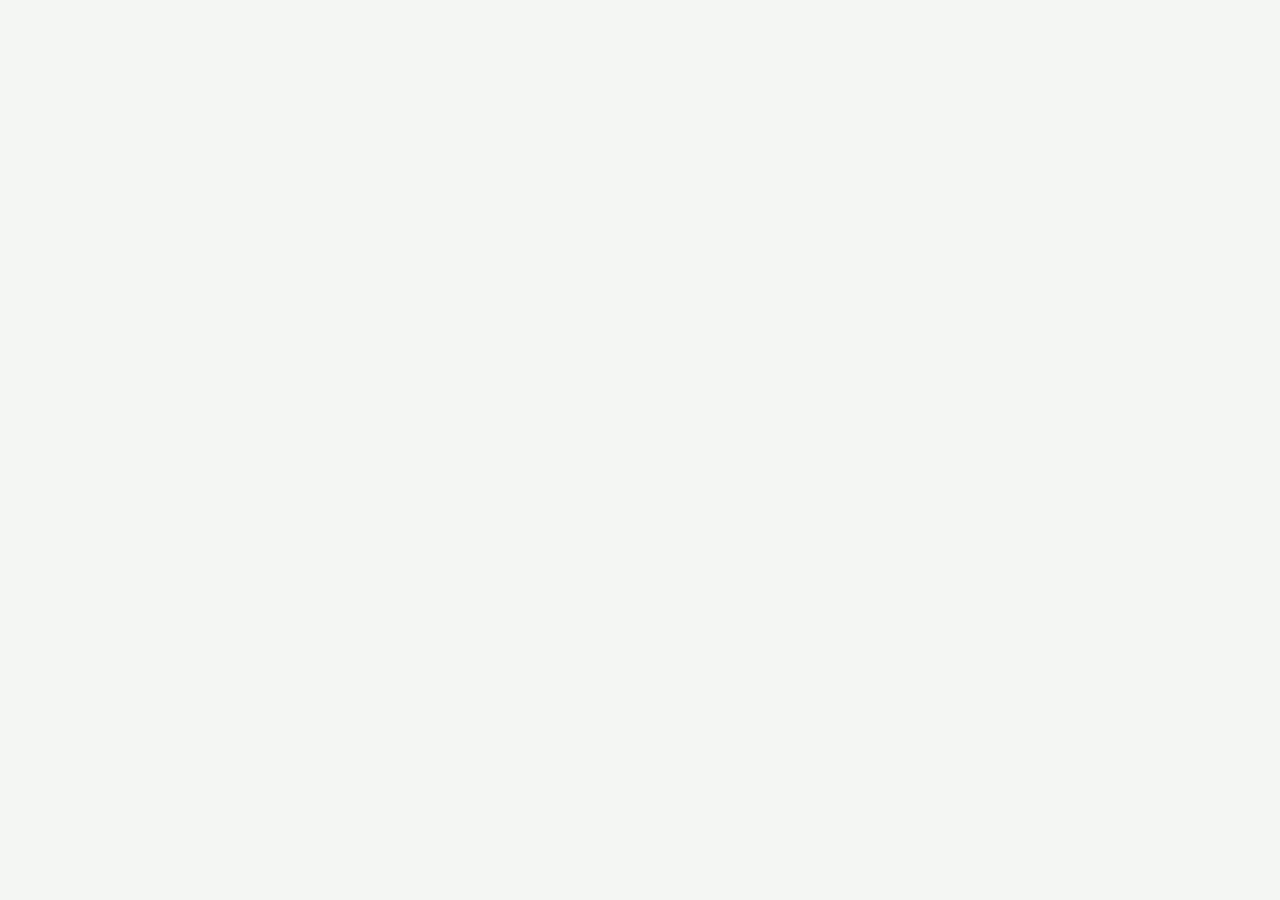
==== commit ff0c3041: "Rakenna täysimittainen työvuoroseurantaplatform Täydellinen uudelleenrakennus modulaarisena ES-moduu" ====
--- a/index.html
+++ b/index.html
@@ -2,691 +2,390 @@
 <html lang="fi">
 <head>
 <meta charset="UTF-8">
-<meta name="viewport" content="width=device-width, initial-scale=1.0">
-<title>Työajanseuranta</title>
-<style>
-*{box-sizing:border-box;margin:0;padding:0}
-body{font-family:'Segoe UI',Arial,sans-serif;background:#f0f2f5;color:#1a1a1a;min-height:100vh}
-
-header{background:#1e2d1e;color:#fff;padding:0 16px;display:flex;align-items:center;justify-content:space-between;height:56px;position:sticky;top:0;z-index:100}
-header h1{font-size:1.1rem;font-weight:700;letter-spacing:.01em}
-#headerClock{font-family:monospace;font-size:.95rem;background:rgba(255,255,255,.1);padding:3px 10px;border-radius:20px}
-
-nav{background:#fff;border-bottom:1px solid #ddd;display:flex;overflow-x:auto;position:sticky;top:56px;z-index:99}
-nav button{flex:0 0 auto;padding:12px 16px;border:none;background:none;font-size:.8rem;font-weight:600;color:#666;cursor:pointer;border-bottom:2px solid transparent;white-space:nowrap;transition:.15s}
-nav button.active{color:#1e2d1e;border-bottom-color:#c8602b}
-
-main{max-width:720px;margin:0 auto;padding:16px}
-
-.card{background:#fff;border-radius:12px;box-shadow:0 1px 4px rgba(0,0,0,.07);padding:20px;margin-bottom:16px}
-.card-title{font-size:.76rem;text-transform:uppercase;letter-spacing:.07em;color:#888;margin-bottom:12px;font-weight:700}
-
-.btn{display:inline-flex;align-items:center;justify-content:center;gap:6px;padding:11px 20px;border:none;border-radius:8px;font-size:.9rem;font-weight:600;cursor:pointer;transition:opacity .15s}
-.btn:hover{opacity:.85}
-.btn:disabled{opacity:.38;cursor:not-allowed}
-.btn-primary{background:#1e2d1e;color:#fff}
-.btn-green{background:#2a7a3b;color:#fff}
-.btn-red{background:#c0392b;color:#fff}
-.btn-ghost{background:#fff;color:#1e2d1e;border:1.5px solid #ccc}
-.btn-sm{padding:7px 14px;font-size:.8rem}
-.btn-row{display:flex;gap:8px;flex-wrap:wrap}
-
-.field-label{display:block;font-size:.78rem;font-weight:600;color:#666;margin-bottom:5px;margin-top:14px}
-.field-label:first-child{margin-top:0}
-input,select,textarea{width:100%;padding:10px 12px;border:1.5px solid #ddd;border-radius:8px;font-size:.9rem;color:#1a1a1a;background:#fff}
-input:focus,select:focus,textarea:focus{outline:none;border-color:#1e2d1e}
-textarea{resize:vertical;min-height:60px}
-
-#timerDisplay{font-size:3rem;font-family:monospace;font-weight:700;text-align:center;letter-spacing:.05em;color:#1e2d1e;margin:10px 0}
-#timerDisplay.running{color:#2a7a3b}
-
-.badge{display:inline-block;padding:3px 9px;border-radius:20px;font-size:.73rem;font-weight:600}
-.badge-green{background:#d4edda;color:#1a7a30}
-.badge-blue{background:#d6e8fa;color:#1a5fa8}
-.badge-gray{background:#eee;color:#666}
-
-#gpsStatus{margin-top:8px;font-size:.82rem;color:#777;min-height:18px}
-#gpsStatus.ok{color:#2a7a3b;font-weight:600}
-#gpsStatus.err{color:#c0392b}
-
-#activeBanner{display:none;background:#1e2d1e;color:#fff;padding:10px 16px;font-size:.85rem;border-radius:10px;margin-bottom:12px;line-height:1.5}
-#activeBanner strong{color:#8ecf96}
-
-.sum-grid{display:grid;grid-template-columns:repeat(auto-fit,minmax(130px,1fr));gap:12px}
-.sum-box{background:#f8f9f4;border-radius:10px;padding:14px;text-align:center}
-.sum-box .val{font-size:1.6rem;font-weight:700;color:#1e2d1e}
-.sum-box .lbl{font-size:.73rem;color:#888;margin-top:3px}
-
-.entry-item{border:1px solid #eee;border-radius:10px;padding:12px 36px 12px 14px;margin-bottom:8px;position:relative}
-.entry-site{font-weight:700;font-size:.9rem}
-.entry-meta{font-size:.78rem;color:#666;margin-top:3px;line-height:1.6}
-.entry-dur{font-size:1rem;font-weight:700;color:#1e2d1e;float:right;margin-left:8px}
-.entry-del{position:absolute;top:8px;right:8px;background:none;border:none;color:#ccc;cursor:pointer;font-size:1rem}
-.entry-del:hover{color:#c0392b}
-
-.bar-row{display:flex;align-items:center;gap:8px;margin-bottom:6px}
-.bar-label{font-size:.82rem;min-width:140px;white-space:nowrap;overflow:hidden;text-overflow:ellipsis}
-.bar-track{flex:1;background:#eee;border-radius:4px;height:8px}
-.bar-fill{background:#2a7a3b;border-radius:4px;height:8px;min-width:4px}
-.bar-val{font-size:.78rem;font-weight:700;color:#555;white-space:nowrap}
-
-.cal-grid{display:grid;grid-template-columns:repeat(7,1fr);gap:3px;margin:10px 0}
-.cal-hdr{text-align:center;font-size:.7rem;font-weight:700;color:#888;padding:4px 0}
-.cal-day{aspect-ratio:1;display:flex;align-items:center;justify-content:center;border-radius:7px;font-size:.78rem;cursor:pointer;border:1.5px solid transparent;position:relative;background:#f8f9f4;transition:.1s}
-.cal-day:hover{border-color:#1e2d1e}
-.cal-day.today{background:#1e2d1e;color:#fff;font-weight:700}
-.cal-day.has-data::after{content:'';position:absolute;bottom:3px;left:50%;transform:translateX(-50%);width:4px;height:4px;border-radius:50%;background:#c8602b}
-.cal-day.today.has-data::after{background:#8ecf96}
-.cal-day.selected{border-color:#c8602b}
-.cal-day.empty{background:none;cursor:default;pointer-events:none}
-.cal-nav{display:flex;align-items:center;justify-content:space-between;margin-bottom:6px}
-.cal-nav button{background:#fff;border:1.5px solid #ddd;border-radius:8px;padding:6px 14px;cursor:pointer;font-size:1.1rem}
-
-.site-item{border:1px solid #eee;border-radius:10px;padding:12px 40px 12px 14px;margin-bottom:8px;position:relative}
-.site-name{font-weight:700;font-size:.9rem}
-.site-meta{font-size:.78rem;color:#666;margin-top:2px}
-.site-del{position:absolute;top:8px;right:8px;background:none;border:none;color:#ccc;cursor:pointer;font-size:1rem}
-.site-del:hover{color:#c0392b}
-
-#siteForm{display:none;margin-top:14px;border-top:1px solid #eee;padding-top:14px}
-#siteForm.open{display:block}
-
-.tabs{display:none}
-.tabs.active{display:block}
-
-@media(max-width:480px){
-  #timerDisplay{font-size:2.4rem}
-  .sum-grid{grid-template-columns:1fr 1fr}
-  .bar-label{min-width:100px}
-}
-</style>
+<meta name="viewport" content="width=device-width, initial-scale=1.0, viewport-fit=cover">
+<meta name="theme-color" content="#1B4332">
+<meta name="apple-mobile-web-app-capable" content="yes">
+<meta name="apple-mobile-web-app-status-bar-style" content="black-translucent">
+<title>Työajanseuranta Platform</title>
+<link rel="preconnect" href="https://fonts.googleapis.com">
+<link href="https://fonts.googleapis.com/css2?family=Inter:wght@400;500;600;700;800&display=swap" rel="stylesheet">
+<link rel="stylesheet" href="assets/css/main.css">
 </head>
 <body>
 
-<header>
-  <h1>⏱ Työajanseuranta</h1>
-  <span id="headerClock"></span>
-</header>
-
-<nav>
-  <button class="active" onclick="switchTab('home')">🏠 Etusivu</button>
-  <button onclick="switchTab('track')">▶ Seuranta</button>
-  <button onclick="switchTab('summary')">📋 Yhteenveto</button>
-  <button onclick="switchTab('calendar')">📅 Kalenteri</button>
-  <button onclick="switchTab('sites')">📍 Työkohteet</button>
-  <button onclick="switchTab('export')">📤 Vie raportti</button>
-</nav>
-
-<main>
-
-<!-- HOME -->
-<div id="tab-home" class="tabs active">
-  <div id="activeBanner"></div>
-  <div class="card">
-    <div class="card-title">Tänään</div>
-    <div class="sum-grid" id="homeSummary"></div>
-  </div>
-  <div class="card">
-    <div class="card-title">Tämän päivän kirjaukset</div>
-    <div id="homeTodayEntries"></div>
-  </div>
-</div>
-
-<!-- TRACK -->
-<div id="tab-track" class="tabs">
-  <div class="card">
-    <div class="card-title">Ajastin</div>
-    <div id="timerDisplay">00:00:00</div>
-
-    <label class="field-label">Työkohde</label>
-    <select id="trackSite"><option value="">– Valitse työkohde –</option></select>
-
-    <label class="field-label">Tehtävätyyppi</label>
-    <select id="trackCategory">
-      <option value="demolition">Purku</option>
-      <option value="installation">Asennus</option>
-      <option value="cleaning">Siivous</option>
-      <option value="transport">Kuljetus</option>
-      <option value="material_handling">Materiaalin käsittely</option>
-      <option value="other">Muu</option>
+<!-- ══ TOAST ═══════════════════════════════════════════════════════════ -->
+<div id="toastContainer" class="toast"></div>
+
+<!-- ══ LOGIN OVERLAY ═══════════════════════════════════════════════════ -->
+<div id="loginOverlay">
+  <div class="login-box">
+    <div class="login-logo">🏗️</div>
+    <div class="login-title">Työajanseuranta</div>
+    <div class="login-sub">Rakennusalan työvuoroseurantajärjestelmä</div>
+
+    <div id="loginError" class="login-error"></div>
+
+    <label class="field-lbl">Valitse nimesi</label>
+    <select id="loginWorkerSelect" class="inp" style="margin-bottom:14px">
+      <option value="">– Valitse –</option>
     </select>
 
-    <label class="field-label">Tehtävän kuvaus (valinnainen)</label>
-    <textarea id="trackNote" placeholder="Lyhyt kuvaus työtehtävästä..."></textarea>
-
-    <label class="field-label">Sijainti</label>
-    <button class="btn btn-ghost btn-sm" type="button" onclick="detectGPS()">📡 Tunnista sijainti</button>
-    <div id="gpsStatus">Sijaintia ei tallennettu.</div>
-
-    <div style="margin-top:18px" class="btn-row">
-      <button class="btn btn-green" id="btnStart" onclick="startShift()" style="flex:1">▶ Aloita</button>
-      <button class="btn btn-red"   id="btnStop"  onclick="stopShift()"  style="flex:1" disabled>⏹ Lopeta</button>
-    </div>
-  </div>
-
-  <div class="card">
-    <div class="card-title">Tänään kirjatut vuorot</div>
-    <div id="trackTodayList"></div>
-  </div>
-</div>
-
-<!-- SUMMARY -->
-<div id="tab-summary" class="tabs">
-  <div class="card">
-    <div class="card-title">Tämän päivän yhteenveto</div>
-    <div class="sum-grid" id="sumBoxes"></div>
-  </div>
-  <div class="card">
-    <div class="card-title">Tunnit työkohteittain</div>
-    <div id="sumBySite"></div>
-  </div>
-  <div class="card">
-    <div class="card-title">Tunnit tehtävätyypeittäin</div>
-    <div id="sumByCategory"></div>
-  </div>
-  <div class="card">
-    <div class="card-title">Kaikki kirjaukset tänään</div>
-    <div id="sumAllEntries"></div>
-  </div>
-</div>
-
-<!-- CALENDAR -->
-<div id="tab-calendar" class="tabs">
-  <div class="card">
-    <div class="cal-nav">
-      <button onclick="calMove(-1)">‹</button>
-      <strong id="calMonthLabel"></strong>
-      <button onclick="calMove(1)">›</button>
-    </div>
-    <div class="cal-grid" id="calGrid"></div>
-  </div>
-  <div class="card" id="calDetail" style="display:none">
-    <div class="card-title" id="calDetailTitle"></div>
-    <div id="calDetailEntries"></div>
-  </div>
-</div>
-
-<!-- SITES -->
-<div id="tab-sites" class="tabs">
-  <div class="card">
-    <div class="card-title">Työkohteet</div>
-    <div id="sitesList"></div>
-    <button class="btn btn-ghost btn-sm" style="margin-top:10px" onclick="toggleSiteForm()">+ Lisää työkohde</button>
-    <div id="siteForm">
-      <label class="field-label">Kohteen nimi *</label>
-      <input id="sName" placeholder="Esim. Työmaa Helsinki">
-      <label class="field-label">Osoite</label>
-      <input id="sAddress" placeholder="Katuosoite">
-      <label class="field-label">Kaupunki</label>
-      <input id="sCity" placeholder="Helsinki">
-      <label class="field-label">Asiakas / Yritys</label>
-      <input id="sCustomer" placeholder="Asiakkaan nimi">
-      <label class="field-label">Lisätiedot (valinnainen)</label>
-      <textarea id="sNotes" placeholder="Muistiinpanoja..."></textarea>
-      <div class="btn-row" style="margin-top:12px">
-        <button class="btn btn-primary" onclick="saveSite()">Tallenna kohde</button>
-        <button class="btn btn-ghost" onclick="toggleSiteForm()">Peruuta</button>
-      </div>
-    </div>
-  </div>
-</div>
-
-<!-- EXPORT -->
-<div id="tab-export" class="tabs">
-  <div class="card">
-    <div class="card-title">Vie raportti</div>
-    <label class="field-label">Työntekijän nimi</label>
-    <input id="exportWorkerName" placeholder="Oma nimi">
-    <label class="field-label">Aikaväli</label>
-    <div style="display:flex;gap:8px;flex-wrap:wrap">
-      <div style="flex:1;min-width:130px">
-        <label class="field-label" style="margin-top:4px">Alku</label>
-        <input type="date" id="exportFrom">
-      </div>
-      <div style="flex:1;min-width:130px">
-        <label class="field-label" style="margin-top:4px">Loppu</label>
-        <input type="date" id="exportTo">
-      </div>
-    </div>
-    <div class="btn-row" style="margin-top:16px">
-      <button class="btn btn-primary" onclick="exportCSV()">⬇ Lataa CSV</button>
-      <button class="btn btn-ghost"   onclick="exportJSON()">⬇ Lataa JSON</button>
-    </div>
-  </div>
-  <div class="card">
-    <div class="card-title">Esikatselu</div>
-    <div id="exportPreview" style="font-size:.78rem;color:#555;overflow-x:auto;max-height:300px"></div>
-  </div>
-</div>
-
-</main>
+    <label class="field-lbl">PIN-koodi</label>
+    <div class="pin-display" id="pinDisplay">
+      <span id="pinDots"></span>
+    </div>
+    <!-- Hidden real input for accessibility / keyboard on desktop -->
+    <input type="password" id="loginPin" class="inp" placeholder="PIN" maxlength="6"
+           style="text-align:center;letter-spacing:.5em;font-size:1.2rem;margin-bottom:4px"
+           onkeydown="if(event.key==='Enter') handleLogin()"
+           oninput="document.getElementById('pinDots').textContent='●'.repeat(this.value.length)">
+
+    <div class="pin-pad">
+      ${[1,2,3,4,5,6,7,8,9,'','0','⌫'].map(k => k === ''
+        ? '<div></div>'
+        : `<button class="pin-key" onclick="${k==='⌫' ? "const p=document.getElementById('loginPin');p.value=p.value.slice(0,-1);document.getElementById('pinDots').textContent='●'.repeat(p.value.length)" : `appendPin('${k}')`}">${k}</button>`
+      ).join('')}
+    </div>
+
+    <button class="btn btn-primary btn-full" onclick="handleLogin()" style="margin-top:4px">Kirjaudu sisään</button>
+    <p style="text-align:center;font-size:.75rem;color:var(--muted);margin-top:12px">
+      Demo: Admin=1234 &nbsp;|&nbsp; Työntekijät=0000
+    </p>
+  </div>
+</div>
+
+<!-- ══ APP SHELL ═══════════════════════════════════════════════════════ -->
+<div id="app">
+
+  <!-- Header -->
+  <header id="appHeader">
+    <span class="header-logo">🏗️</span>
+    <div class="header-brand">
+      <div class="header-brand-name">Työajanseuranta</div>
+      <div class="header-brand-title">Platform</div>
+    </div>
+    <span id="headerShiftBadge">▶ 00:00:00</span>
+    <div class="header-user">
+      <div class="header-user-name" id="headerWorkerName">–</div>
+      <span id="headerWorkerRole" class="role-badge role-worker">Työntekijä</span>
+    </div>
+    <button class="header-logout" onclick="logout()">Ulos</button>
+  </header>
+
+  <div id="appBody">
+
+    <!-- Side navigation (desktop) -->
+    <nav id="sideNav">
+      <div class="nav-section">Päävalikko</div>
+      <button class="nav-item active" data-panel="home"     onclick="switchPanel('home')">
+        <span class="nav-icon">🏠</span> Etusivu
+      </button>
+      <button class="nav-item" data-panel="timer"    onclick="switchPanel('timer')">
+        <span class="nav-icon">⏱</span> Työvuoro
+      </button>
+      <button class="nav-item" data-panel="calendar" onclick="switchPanel('calendar')">
+        <span class="nav-icon">📅</span> Kalenteri
+      </button>
+      <button class="nav-item" data-panel="reports"  onclick="switchPanel('reports')">
+        <span class="nav-icon">📊</span> Raportit
+      </button>
+
+      <div class="nav-section" data-admin-only style="margin-top:8px">Hallinta</div>
+      <button class="nav-item" data-panel="workers"   onclick="switchPanel('workers')"   data-admin-only>
+        <span class="nav-icon">👷</span> Työntekijät
+      </button>
+      <button class="nav-item" data-panel="customers" onclick="switchPanel('customers')" data-admin-only>
+        <span class="nav-icon">🏢</span> Asiakkaat
+      </button>
+      <button class="nav-item" data-panel="sites"     onclick="switchPanel('sites')"     data-admin-only>
+        <span class="nav-icon">📍</span> Työkohteet
+      </button>
+
+      <div class="nav-section" style="margin-top:8px">Järjestelmä</div>
+      <button class="nav-item" data-panel="settings" onclick="switchPanel('settings')">
+        <span class="nav-icon">⚙️</span> Asetukset
+      </button>
+    </nav>
+
+    <!-- Main content -->
+    <main id="mainContent">
+
+      <!-- Home panel -->
+      <div id="panel-home">
+        <div id="panelHome"></div>
+      </div>
+
+      <!-- Timer panel -->
+      <div id="panel-timer" style="display:none">
+        <div class="panel-header">
+          <h2 class="panel-title">⏱ Työvuoro</h2>
+        </div>
+        <div id="timerPanel"></div>
+      </div>
+
+      <!-- Calendar panel -->
+      <div id="panel-calendar" style="display:none">
+        <div class="panel-header">
+          <h2 class="panel-title">📅 Kalenteri</h2>
+        </div>
+
+        <div class="cal-controls">
+          <div class="cal-view-btns">
+            <button class="cal-view-btn" data-view="day"   onclick="setCalendarView('day')">Päivä</button>
+            <button class="cal-view-btn active" data-view="month" onclick="setCalendarView('month')">Kuukausi</button>
+            <button class="cal-view-btn" data-view="week"  onclick="setCalendarView('week')">Viikko</button>
+          </div>
+          <div class="cal-nav">
+            <button class="cal-nav-btn" onclick="calNav(-1)">‹</button>
+            <span id="calNavLabel"></span>
+            <button class="cal-nav-btn" onclick="calNav(1)">›</button>
+            <button class="cal-nav-btn btn-sm" onclick="calToday()">Tänään</button>
+          </div>
+        </div>
+
+        <div class="cal-filters">
+          <select class="inp inp-sm" id="calFilterWorker" style="max-width:160px" onchange="applyCalendarFilters()"></select>
+          <select class="inp inp-sm" id="calFilterSite"   style="max-width:160px" onchange="applyCalendarFilters()"></select>
+          <select class="inp inp-sm" id="calFilterCustomer" style="max-width:160px" onchange="applyCalendarFilters()"></select>
+        </div>
+
+        <div class="card">
+          <div id="calContent"></div>
+        </div>
+      </div>
+
+      <!-- Reports panel -->
+      <div id="panel-reports" style="display:none">
+        <div id="reportsPanel"></div>
+      </div>
+
+      <!-- Workers panel (admin) -->
+      <div id="panel-workers" style="display:none" data-admin-only>
+        <div id="workersPanel"></div>
+      </div>
+
+      <!-- Customers panel (admin) -->
+      <div id="panel-customers" style="display:none" data-admin-only>
+        <div id="customersPanel"></div>
+      </div>
+
+      <!-- Sites panel (admin) -->
+      <div id="panel-sites" style="display:none" data-admin-only>
+        <div id="sitesPanel"></div>
+      </div>
+
+      <!-- Settings panel -->
+      <div id="panel-settings" style="display:none">
+        <div id="panelSettings"></div>
+      </div>
+
+    </main>
+  </div>
+
+  <!-- Bottom navigation (mobile) -->
+  <nav id="bottomNav">
+    <div class="bottom-nav-items">
+      <button class="bottom-nav-item active" data-panel="home"     onclick="switchPanel('home')">
+        <span class="bnav-icon">🏠</span>Etusivu
+      </button>
+      <button class="bottom-nav-item" data-panel="timer"    onclick="switchPanel('timer')">
+        <span class="bnav-icon">⏱</span>Vuoro
+      </button>
+      <button class="bottom-nav-item" data-panel="calendar" onclick="switchPanel('calendar')">
+        <span class="bnav-icon">📅</span>Kalenteri
+      </button>
+      <button class="bottom-nav-item" data-panel="reports"  onclick="switchPanel('reports')">
+        <span class="bnav-icon">📊</span>Raportit
+      </button>
+      <button class="bottom-nav-item" data-panel="settings" onclick="switchPanel('settings')">
+        <span class="bnav-icon">⚙️</span>Asetukset
+      </button>
+    </div>
+  </nav>
+
+</div><!-- /app -->
+
+<!-- ══ MODALS ═══════════════════════════════════════════════════════════ -->
+
+<!-- Entry detail -->
+<div class="modal-bg" id="entryDetailModal">
+  <div class="modal">
+    <div class="modal-header">
+      <span class="modal-title">Kirjauksen tiedot</span>
+      <button class="modal-close" onclick="closeModal('entryDetailModal')">✕</button>
+    </div>
+    <div class="modal-body" id="entryDetailBody"></div>
+  </div>
+</div>
+
+<!-- Worker form -->
+<div class="modal-bg" id="workerModal">
+  <div class="modal">
+    <div class="modal-header">
+      <span class="modal-title" id="workerModalTitle">Työntekijä</span>
+      <button class="modal-close" onclick="closeModal('workerModal')">✕</button>
+    </div>
+    <form id="workerForm" onsubmit="return false" class="modal-body">
+      <label class="field-lbl">Nimi *</label>
+      <input id="wf_name" class="inp" placeholder="Etunimi Sukunimi" required>
+
+      <label class="field-lbl">Rooli</label>
+      <select id="wf_role" class="inp">
+        <option value="worker">Työntekijä</option>
+        <option value="admin">Admin</option>
+      </select>
+
+      <div class="form-grid">
+        <div>
+          <label class="field-lbl">PIN-koodi</label>
+          <input id="wf_pin" class="inp" placeholder="4–6 numeroa" maxlength="6">
+        </div>
+        <div>
+          <label class="field-lbl">Tuntipalkka (€)</label>
+          <input id="wf_hourlyRate" type="number" step="0.5" class="inp" placeholder="20.00">
+        </div>
+        <div>
+          <label class="field-lbl">Sähköposti</label>
+          <input id="wf_email" type="email" class="inp">
+        </div>
+        <div>
+          <label class="field-lbl">Puhelin</label>
+          <input id="wf_phone" class="inp">
+        </div>
+        <div>
+          <label class="field-lbl">Ylityökerroin</label>
+          <input id="wf_overtimeMultiplier" type="number" step="0.1" class="inp" value="1.5">
+        </div>
+      </div>
+      <div class="btn-row mt-4">
+        <button class="btn btn-primary" onclick="saveWorker()">Tallenna</button>
+        <button class="btn btn-ghost"   onclick="closeModal('workerModal')">Peruuta</button>
+      </div>
+    </form>
+  </div>
+</div>
+
+<!-- Customer form -->
+<div class="modal-bg" id="customerModal">
+  <div class="modal">
+    <div class="modal-header">
+      <span class="modal-title" id="customerModalTitle">Asiakas</span>
+      <button class="modal-close" onclick="closeModal('customerModal')">✕</button>
+    </div>
+    <form id="customerForm" onsubmit="return false" class="modal-body">
+      <label class="field-lbl">Yrityksen nimi *</label>
+      <input id="cf_name" class="inp" placeholder="Yritys Oy" required>
+
+      <div class="form-grid">
+        <div>
+          <label class="field-lbl">Yhteyshenkilö</label>
+          <input id="cf_contactPerson" class="inp">
+        </div>
+        <div>
+          <label class="field-lbl">Y-tunnus</label>
+          <input id="cf_businessId" class="inp" placeholder="1234567-8">
+        </div>
+        <div>
+          <label class="field-lbl">Sähköposti</label>
+          <input id="cf_email" type="email" class="inp">
+        </div>
+        <div>
+          <label class="field-lbl">Puhelin</label>
+          <input id="cf_phone" class="inp">
+        </div>
+        <div>
+          <label class="field-lbl">Katuosoite</label>
+          <input id="cf_address" class="inp">
+        </div>
+        <div>
+          <label class="field-lbl">Kaupunki</label>
+          <input id="cf_city" class="inp">
+        </div>
+      </div>
+      <label class="field-lbl">Muistiinpanot</label>
+      <textarea id="cf_notes" class="inp" rows="2"></textarea>
+      <div class="btn-row mt-4">
+        <button class="btn btn-primary" onclick="saveCustomer()">Tallenna</button>
+        <button class="btn btn-ghost"   onclick="closeModal('customerModal')">Peruuta</button>
+      </div>
+    </form>
+  </div>
+</div>
+
+<!-- Site form -->
+<div class="modal-bg" id="siteModal">
+  <div class="modal">
+    <div class="modal-header">
+      <span class="modal-title" id="siteModalTitle">Työkohde</span>
+      <button class="modal-close" onclick="closeModal('siteModal')">✕</button>
+    </div>
+    <form id="siteForm" onsubmit="return false" class="modal-body">
+      <label class="field-lbl">Kohteen nimi *</label>
+      <input id="sf_name" class="inp" placeholder="Työmaa Helsinki A" required>
+
+      <label class="field-lbl">Asiakas *</label>
+      <select id="sf_customerId" class="inp"></select>
+
+      <div class="form-grid">
+        <div>
+          <label class="field-lbl">Katuosoite</label>
+          <input id="sf_address" class="inp">
+        </div>
+        <div>
+          <label class="field-lbl">Kaupunki</label>
+          <input id="sf_city" class="inp">
+        </div>
+        <div>
+          <label class="field-lbl">GPS Latitude</label>
+          <input id="sf_lat" type="number" step="any" class="inp" placeholder="60.1699">
+        </div>
+        <div>
+          <label class="field-lbl">GPS Longitude</label>
+          <input id="sf_lon" type="number" step="any" class="inp" placeholder="24.9384">
+        </div>
+        <div>
+          <label class="field-lbl">GPS-säde (m)</label>
+          <input id="sf_gpsRadius" type="number" class="inp" value="200">
+        </div>
+        <div>
+          <label class="field-lbl">Tila</label>
+          <select id="sf_status" class="inp">
+            <option value="active">Aktiivinen</option>
+            <option value="done">Valmis</option>
+          </select>
+        </div>
+      </div>
+
+      <label class="field-lbl">Muistiinpanot</label>
+      <textarea id="sf_notes" class="inp" rows="2"></textarea>
+
+      <div class="btn-row mt-4">
+        <button class="btn btn-primary" onclick="saveSite()">Tallenna</button>
+        <button class="btn btn-ghost"   onclick="closeModal('siteModal')">Peruuta</button>
+      </div>
+    </form>
+  </div>
+</div>
+
+<!-- ══ SCRIPTS ══════════════════════════════════════════════════════════ -->
+<script type="module" src="assets/js/app.js"></script>
 
 <script>
-// ── Constants ─────────────────────────────────────────────
-const CAT = {
-  demolition:       'Purku',
-  installation:     'Asennus',
-  cleaning:         'Siivous',
-  transport:        'Kuljetus',
-  material_handling:'Materiaalin käsittely',
-  other:            'Muu'
-};
-const WD = ['Ma','Ti','Ke','To','Pe','La','Su'];
-
-// ── Storage ───────────────────────────────────────────────
-const getSites   = () => JSON.parse(localStorage.getItem('was_sites')   || '[]');
-const getEntries = () => JSON.parse(localStorage.getItem('was_entries') || '[]');
-const putSites   = v  => localStorage.setItem('was_sites',   JSON.stringify(v));
-const putEntries = v  => localStorage.setItem('was_entries', JSON.stringify(v));
-const uid = () => Date.now().toString(36) + Math.random().toString(36).slice(2,6);
-
-// ── Seed demo sites ───────────────────────────────────────
-(function seed() {
-  if (getSites().length) return;
-  putSites([
-    { id:uid(), name:'Työmaa Helsinki', address:'Mannerheimintie 1', city:'Helsinki', customer:'Rakennusliike Oy', notes:'' },
-    { id:uid(), name:'Työmaa Vantaa',   address:'Tikkurilantie 10',  city:'Vantaa',   customer:'Kiinteistö Oy Vantaa', notes:'' },
-    { id:uid(), name:'Työmaa Espoo',    address:'Espoonkatu 5',      city:'Espoo',    customer:'Espoo Rakennus Oy',    notes:'' },
-  ]);
-})();
-
-// ── Date utils ────────────────────────────────────────────
-const pad = n => String(n).padStart(2,'0');
-const todayKey = () => { const d=new Date(); return `${d.getFullYear()}-${pad(d.getMonth()+1)}-${pad(d.getDate())}`; };
-const dateKey  = d  => `${d.getFullYear()}-${pad(d.getMonth()+1)}-${pad(d.getDate())}`;
-const fmtTime  = iso => { if(!iso) return '–'; const d=new Date(iso); return `${pad(d.getHours())}:${pad(d.getMinutes())}`; };
-
-function fmtDur(ms) {
-  if (!ms || ms < 0) return '0 min';
-  const m = Math.floor(ms/60000), h = Math.floor(m/60);
-  return h > 0 ? `${h}t ${m%60}min` : `${m}min`;
-}
-function fmtHrs(ms) {
-  if (!ms || ms < 0) return '0:00';
-  const m = Math.floor(ms/60000);
-  return `${Math.floor(m/60)}:${pad(m%60)}`;
-}
-function fmtDateFi(key) {
-  if (!key) return '';
-  const [y,mo,d] = key.split('-').map(Number);
-  return new Date(y,mo-1,d).toLocaleDateString('fi-FI',{weekday:'short',day:'numeric',month:'short',year:'numeric'});
-}
-
-// ── Clock ─────────────────────────────────────────────────
-setInterval(() => {
-  document.getElementById('headerClock').textContent = new Date().toLocaleTimeString('fi-FI');
-}, 1000);
-document.getElementById('headerClock').textContent = new Date().toLocaleTimeString('fi-FI');
-
-// ── Tabs ──────────────────────────────────────────────────
-const TABS = ['home','track','summary','calendar','sites','export'];
-function switchTab(name) {
-  TABS.forEach(t => document.getElementById('tab-'+t).classList.toggle('active', t===name));
-  document.querySelectorAll('nav button').forEach((b,i) => b.classList.toggle('active', TABS[i]===name));
-  if (name==='home')     renderHome();
-  if (name==='track')    renderTrack();
-  if (name==='summary')  renderSummary();
-  if (name==='calendar') renderCalendar();
-  if (name==='sites')    renderSites();
-  if (name==='export')   initExport();
-}
-
-// ── GPS ───────────────────────────────────────────────────
-let gpsCoords = null;
-function detectGPS() {
-  const el = document.getElementById('gpsStatus');
-  el.className=''; el.textContent='Haetaan sijaintia...';
-  if (!navigator.geolocation) { el.className='err'; el.textContent='Selain ei tue paikannusta.'; return; }
-  navigator.geolocation.getCurrentPosition(
-    pos => {
-      gpsCoords = { lat: pos.coords.latitude, lon: pos.coords.longitude, acc: Math.round(pos.coords.accuracy) };
-      el.className='ok';
-      el.textContent=`✓ Sijainti tallennettu — ${gpsCoords.lat.toFixed(5)}, ${gpsCoords.lon.toFixed(5)} (±${gpsCoords.acc}m)`;
-    },
-    err => {
-      el.className='err';
-      el.textContent = err.code===1 ? 'Sijaintilupa evätty — jatka ilman GPS:ää.' : 'Sijainnin haku epäonnistui.';
-      gpsCoords = null;
-    },
-    { enableHighAccuracy:true, timeout:10000 }
-  );
-}
-
-// ── Timer & shift ─────────────────────────────────────────
-let timerInterval = null;
-let shiftStart    = null;
-let activeShift   = null;
-
-function startShift() {
-  const siteId = document.getElementById('trackSite').value;
-  if (!siteId) { alert('Valitse työkohde ensin.'); return; }
-  activeShift = {
-    siteId,
-    category: document.getElementById('trackCategory').value,
-    note:     document.getElementById('trackNote').value.trim(),
-    startISO: new Date().toISOString(),
-    gps:      gpsCoords ? {...gpsCoords} : null
-  };
-  shiftStart = Date.now();
-  document.getElementById('btnStart').disabled = true;
-  document.getElementById('btnStop').disabled  = false;
-  document.getElementById('timerDisplay').classList.add('running');
-  timerInterval = setInterval(() => {
-    const ms = Date.now() - shiftStart;
-    const s=Math.floor(ms/1000), h=Math.floor(s/3600), m=Math.floor((s%3600)/60), ss=s%60;
-    document.getElementById('timerDisplay').textContent=`${pad(h)}:${pad(m)}:${pad(ss)}`;
-    updateBanner(ms);
-  }, 500);
-}
-
-function stopShift() {
-  if (!activeShift) return;
-  clearInterval(timerInterval); timerInterval=null;
-  const endISO = new Date().toISOString();
-  const ms = new Date(endISO) - new Date(activeShift.startISO);
-  const entry = { id:uid(), date:todayKey(), siteId:activeShift.siteId, category:activeShift.category,
-    note:activeShift.note, startISO:activeShift.startISO, endISO, durationMs:ms, gps:activeShift.gps };
-  putEntries([...getEntries(), entry]);
-  activeShift=null; shiftStart=null; gpsCoords=null;
-  document.getElementById('timerDisplay').textContent='00:00:00';
-  document.getElementById('timerDisplay').classList.remove('running');
-  document.getElementById('btnStart').disabled=false;
-  document.getElementById('btnStop').disabled=true;
-  document.getElementById('gpsStatus').textContent='Sijaintia ei tallennettu.';
-  document.getElementById('gpsStatus').className='';
-  document.getElementById('trackNote').value='';
-  document.getElementById('activeBanner').style.display='none';
-  renderTrackList();
-  renderHome();
-}
-
-function updateBanner(ms) {
-  if (!activeShift) return;
-  const site = getSites().find(s=>s.id===activeShift.siteId);
-  const b = document.getElementById('activeBanner');
-  b.style.display='block';
-  b.innerHTML=`▶ <strong>${site?.name||'–'}</strong> &nbsp;·&nbsp; ${CAT[activeShift.category]} &nbsp;·&nbsp; ${fmtDur(ms)} käynnissä`;
-}
-
-// ── Entry card ────────────────────────────────────────────
-function entryCard(e, sites, deletable=true) {
-  const site = sites.find(s=>s.id===e.siteId);
-  const gpsStr = e.gps ? `<span style="font-size:.71rem;color:#aaa"> · 📍 ${e.gps.lat.toFixed(5)}, ${e.gps.lon.toFixed(5)}</span>` : '';
-  return `<div class="entry-item" id="ei-${e.id}">
-    ${deletable ? `<button class="entry-del" onclick="delEntry('${e.id}')" title="Poista">✕</button>` : ''}
-    <span class="entry-dur">${fmtDur(e.durationMs)}</span>
-    <div class="entry-site">${site?.name||'–'}</div>
-    <div class="entry-meta">
-      ${fmtTime(e.startISO)} – ${fmtTime(e.endISO)} &nbsp;
-      <span class="badge badge-blue">${CAT[e.category]||e.category}</span>
-      ${e.note ? ` &nbsp;<em>${e.note}</em>` : ''}${gpsStr}
-    </div>
-  </div>`;
-}
-
-function delEntry(id) {
-  if (!confirm('Poistetaanko kirjaus?')) return;
-  putEntries(getEntries().filter(e=>e.id!==id));
-  const el = document.getElementById('ei-'+id);
-  if (el) el.remove();
-  renderHome(); renderSummary();
-}
-
-const emptyMsg = '<p style="color:#bbb;font-style:italic;font-size:.85rem">Ei kirjauksia.</p>';
-
-// ── HOME ──────────────────────────────────────────────────
-function renderHome() {
-  const today = todayKey();
-  const entries = getEntries().filter(e=>e.date===today);
-  const sites   = getSites();
-  const totalMs = entries.reduce((s,e)=>s+e.durationMs,0);
-  document.getElementById('homeSummary').innerHTML = `
-    <div class="sum-box"><div class="val">${fmtHrs(totalMs)}</div><div class="lbl">Tänään yhteensä</div></div>
-    <div class="sum-box"><div class="val">${entries.length}</div><div class="lbl">Kirjausta</div></div>
-    <div class="sum-box"><div class="val">${new Set(entries.map(e=>e.siteId)).size}</div><div class="lbl">Kohdetta</div></div>
-  `;
-  document.getElementById('homeTodayEntries').innerHTML =
-    entries.length ? entries.map(e=>entryCard(e,sites)).join('') : emptyMsg;
-}
-
-// ── TRACK ─────────────────────────────────────────────────
-function renderTrack() {
-  const sites = getSites();
-  document.getElementById('trackSite').innerHTML =
-    '<option value="">– Valitse työkohde –</option>' +
-    sites.map(s=>`<option value="${s.id}">${s.name} — ${s.city}</option>`).join('');
-  renderTrackList();
-}
-function renderTrackList() {
-  const entries = getEntries().filter(e=>e.date===todayKey());
-  const sites   = getSites();
-  document.getElementById('trackTodayList').innerHTML =
-    entries.length ? entries.map(e=>entryCard(e,sites)).join('') : emptyMsg;
-}
-
-// ── SUMMARY ───────────────────────────────────────────────
-function renderSummary() {
-  const today   = todayKey();
-  const entries = getEntries().filter(e=>e.date===today);
-  const sites   = getSites();
-  const totalMs = entries.reduce((s,e)=>s+e.durationMs,0);
-
-  document.getElementById('sumBoxes').innerHTML = `
-    <div class="sum-box"><div class="val">${fmtHrs(totalMs)}</div><div class="lbl">Tänään yhteensä</div></div>
-    <div class="sum-box"><div class="val">${entries.length}</div><div class="lbl">Kirjausta</div></div>
-    <div class="sum-box"><div class="val">${new Set(entries.map(e=>e.siteId)).size}</div><div class="lbl">Kohdetta</div></div>
-  `;
-
-  // by site
-  const bySite = {};
-  entries.forEach(e=>{ bySite[e.siteId]=(bySite[e.siteId]||0)+e.durationMs; });
-  document.getElementById('sumBySite').innerHTML = Object.keys(bySite).length
-    ? Object.entries(bySite).sort((a,b)=>b[1]-a[1]).map(([id,ms])=>{
-        const s=sites.find(x=>x.id===id); const pct=totalMs?Math.round(ms/totalMs*100):0;
-        return `<div class="bar-row">
-          <span class="bar-label">${s?.name||'–'}</span>
-          <div class="bar-track"><div class="bar-fill" style="width:${pct}%"></div></div>
-          <span class="bar-val">${fmtHrs(ms)}</span>
-        </div>`;
-      }).join('') : emptyMsg;
-
-  // by category
-  const byCat = {};
-  entries.forEach(e=>{ byCat[e.category]=(byCat[e.category]||0)+e.durationMs; });
-  document.getElementById('sumByCategory').innerHTML = Object.keys(byCat).length
-    ? Object.entries(byCat).sort((a,b)=>b[1]-a[1]).map(([cat,ms])=>{
-        const pct=totalMs?Math.round(ms/totalMs*100):0;
-        return `<div class="bar-row">
-          <span class="bar-label">${CAT[cat]||cat}</span>
-          <div class="bar-track"><div class="bar-fill" style="width:${pct}%;background:#c8602b"></div></div>
-          <span class="bar-val">${fmtHrs(ms)}</span>
-        </div>`;
-      }).join('') : emptyMsg;
-
-  document.getElementById('sumAllEntries').innerHTML =
-    entries.length ? entries.map(e=>entryCard(e,sites)).join('') : emptyMsg;
-}
-
-// ── CALENDAR ──────────────────────────────────────────────
-let calYear, calMonth, calSelected=null;
-(()=>{ const d=new Date(); calYear=d.getFullYear(); calMonth=d.getMonth(); })();
-
-function calMove(dir) {
-  calMonth+=dir;
-  if (calMonth<0){calMonth=11;calYear--;} if (calMonth>11){calMonth=0;calYear++;}
-  renderCalendar();
-}
-
-function renderCalendar() {
-  const label = new Date(calYear,calMonth,1).toLocaleDateString('fi-FI',{month:'long',year:'numeric'});
-  document.getElementById('calMonthLabel').textContent = label.charAt(0).toUpperCase()+label.slice(1);
-
-  const entries  = getEntries();
-  const withData = new Set(entries.map(e=>e.date));
-  const firstDow = (new Date(calYear,calMonth,1).getDay()+6)%7;
-  const days     = new Date(calYear,calMonth+1,0).getDate();
-  const today    = todayKey();
-
-  let html = WD.map(d=>`<div class="cal-hdr">${d}</div>`).join('');
-  for (let i=0;i<firstDow;i++) html+='<div class="cal-day empty"></div>';
-  for (let d=1;d<=days;d++) {
-    const key=`${calYear}-${pad(calMonth+1)}-${pad(d)}`;
-    const cls=['cal-day',
-      key===today?'today':'',
-      withData.has(key)?'has-data':'',
-      key===calSelected?'selected':''
-    ].filter(Boolean).join(' ');
-    html+=`<div class="${cls}" onclick="calSelect('${key}')">${d}</div>`;
-  }
-  document.getElementById('calGrid').innerHTML=html;
-  if (calSelected) calShowDetail(calSelected);
-}
-
-function calSelect(key) {
-  calSelected=key; renderCalendar(); calShowDetail(key);
-}
-
-function calShowDetail(key) {
-  const entries = getEntries().filter(e=>e.date===key);
-  const sites   = getSites();
-  const totalMs = entries.reduce((s,e)=>s+e.durationMs,0);
-  const detail  = document.getElementById('calDetail');
-  detail.style.display='block';
-  document.getElementById('calDetailTitle').textContent = fmtDateFi(key);
-  if (!entries.length) {
-    document.getElementById('calDetailEntries').innerHTML=emptyMsg; return;
-  }
-  const siteNames=[...new Set(entries.map(e=>sites.find(s=>s.id===e.siteId)?.name||'–'))].join(', ');
-  document.getElementById('calDetailEntries').innerHTML=`
-    <div style="display:flex;gap:16px;margin-bottom:12px;flex-wrap:wrap;font-size:.85rem">
-      <span><strong>${fmtHrs(totalMs)}</strong> yhteensä</span>
-      <span><strong>${entries.length}</strong> kirjausta</span>
-      <span style="color:#666">${siteNames}</span>
-    </div>
-    ${entries.map(e=>entryCard(e,sites,false)).join('')}
-  `;
-}
-
-// ── SITES ─────────────────────────────────────────────────
-function renderSites() {
-  const sites   = getSites();
-  const entries = getEntries();
-  document.getElementById('sitesList').innerHTML = sites.length
-    ? sites.map(s=>{
-        const ms=entries.filter(e=>e.siteId===s.id).reduce((sum,e)=>sum+e.durationMs,0);
-        return `<div class="site-item">
-          <button class="site-del" onclick="deleteSite('${s.id}')" title="Poista">✕</button>
-          <div class="site-name">${s.name}</div>
-          ${s.address||s.city?`<div class="site-meta">${[s.address,s.city].filter(Boolean).join(', ')}</div>`:''}
-          ${s.customer?`<div class="site-meta">Asiakas: ${s.customer}</div>`:''}
-          ${s.notes?`<div class="site-meta" style="font-style:italic">${s.notes}</div>`:''}
-          <div style="margin-top:5px"><span class="badge badge-green">${fmtHrs(ms)} kirjattu</span></div>
-        </div>`;
-      }).join('') : emptyMsg;
-}
-
-function toggleSiteForm() {
-  document.getElementById('siteForm').classList.toggle('open');
-}
-
-function saveSite() {
-  const name = document.getElementById('sName').value.trim();
-  if (!name) { alert('Kohteen nimi vaaditaan.'); return; }
-  const sites = getSites();
-  sites.push({ id:uid(), name, address:document.getElementById('sAddress').value.trim(),
-    city:document.getElementById('sCity').value.trim(), customer:document.getElementById('sCustomer').value.trim(),
-    notes:document.getElementById('sNotes').value.trim() });
-  putSites(sites);
-  ['sName','sAddress','sCity','sCustomer','sNotes'].forEach(id=>document.getElementById(id).value='');
-  document.getElementById('siteForm').classList.remove('open');
-  renderSites();
-}
-
-function deleteSite(id) {
-  if (!confirm('Poistetaanko työkohde? Aiemmat kirjaukset säilyvät.')) return;
-  putSites(getSites().filter(s=>s.id!==id));
-  renderSites();
-}
-
-// ── EXPORT ────────────────────────────────────────────────
-function initExport() {
-  const d=new Date();
-  if (!document.getElementById('exportFrom').value) {
-    document.getElementById('exportFrom').value=`${d.getFullYear()}-${pad(d.getMonth()+1)}-01`;
-    document.getElementById('exportTo').value=dateKey(d);
-  }
-  renderPreview();
-}
-
-['exportFrom','exportTo'].forEach(id=>{
-  document.getElementById(id).addEventListener('change', renderPreview);
-});
-
-function exportRange() {
-  const from=document.getElementById('exportFrom').value;
-  const to  =document.getElementById('exportTo').value;
-  return getEntries().filter(e=>e.date>=from&&e.date<=to).sort((a,b)=>a.startISO.localeCompare(b.startISO));
-}
-
-function renderPreview() {
-  const entries=exportRange(), sites=getSites();
-  if (!entries.length) {
-    document.getElementById('exportPreview').innerHTML='<em style="color:#bbb">Ei kirjauksia valitulla aikavälillä.</em>';
-    return;
-  }
-  document.getElementById('exportPreview').innerHTML=`
-    <table style="width:100%;border-collapse:collapse;min-width:480px">
-      <tr style="background:#f4f4f4;font-weight:700">
-        ${['Päivä','Kohde','Tehtävä','Alkoi','Päättyi','Kesto'].map(h=>`<td style="padding:5px 8px">${h}</td>`).join('')}
-      </tr>
-      ${entries.map(e=>{
-        const s=sites.find(x=>x.id===e.siteId);
-        return `<tr style="border-bottom:1px solid #f0f0f0">
-          <td style="padding:5px 8px">${e.date}</td>
-          <td>${s?.name||'–'}</td><td>${CAT[e.category]||e.category}</td>
-          <td>${fmtTime(e.startISO)}</td><td>${fmtTime(e.endISO)}</td><td>${fmtDur(e.durationMs)}</td>
-        </tr>`;
-      }).join('')}
-    </table>`;
-}
-
-function buildRows() {
-  const sites  = getSites();
-  const worker = document.getElementById('exportWorkerName').value.trim()||'Tuntematon';
-  return exportRange().map(e=>{
-    const s=sites.find(x=>x.id===e.siteId);
-    return { date:e.date, worker, site:s?.name||'', city:s?.city||'', customer:s?.customer||'',
-      task:CAT[e.category]||e.category, start_time:fmtTime(e.startISO), end_time:fmtTime(e.endISO),
-      duration_min:Math.round(e.durationMs/60000), notes:e.note||'',
-      gps_lat:e.gps?.lat??'', gps_lon:e.gps?.lon??'' };
+  // switchPanel is exposed from app.js module onto window directly
+  // These stubs allow onclick handlers in HTML to fire before the module resolves
+  ['switchPanel','handleLogin','appendPin','clearPin','logout',
+   'startShift','stopShift','detectGPS',
+   'setCalendarView','calNav','calToday','calGotoDay','applyCalendarFilters','openEntryDetail',
+   'filterWorkers','openWorkerForm','saveWorker','toggleWorkerActive',
+   'filterCustomers','openCustomerForm','saveCustomer',
+   'filterSites','openSiteForm','saveSite','toggleSiteStatus',
+   'approveEntry','rejectEntry','deleteEntry',
+   'runReport','exportCSVReport','exportPDF',
+   'closeModal','exportData','importData'
+  ].forEach(fn => {
+    if (!window[fn]) window[fn] = (...args) => console.warn(`${fn} not yet loaded`);
   });
-}
-
-function download(content,name,mime) {
-  const a=document.createElement('a');
-  a.href=URL.createObjectURL(new Blob([content],{type:mime}));
-  a.download=name; a.click(); URL.revokeObjectURL(a.href);
-}
-
-function exportCSV() {
-  const rows=buildRows();
-  if (!rows.length){ alert('Ei kirjauksia valitulla aikavälillä.'); return; }
-  const keys=Object.keys(rows[0]);
-  const csv=[keys.join(';'),...rows.map(r=>keys.map(k=>`"${String(r[k]).replace(/"/g,'""')}"`).join(';'))].join('\r\n');
-  const f=document.getElementById('exportFrom').value, t=document.getElementById('exportTo').value;
-  download('﻿'+csv, `tyoajat_${f}_${t}.csv`, 'text/csv;charset=utf-8');
-}
-
-function exportJSON() {
-  const rows=buildRows();
-  if (!rows.length){ alert('Ei kirjauksia valitulla aikavälillä.'); return; }
-  const f=document.getElementById('exportFrom').value, t=document.getElementById('exportTo').value;
-  download(JSON.stringify(rows,null,2), `tyoajat_${f}_${t}.json`, 'application/json');
-}
-
-// ── Init ──────────────────────────────────────────────────
-renderHome();
-renderCalendar();
 </script>
+
 </body>
 </html>
--- a/assets/css/main.css
+++ b/assets/css/main.css
@@ -0,0 +1,768 @@
+/* ══════════════════════════════════════════════════════════════
+   Työajanseuranta Platform — Design System
+   Mobile-first, professional construction industry theme
+   ══════════════════════════════════════════════════════════════ */
+
+/* ── Design tokens ─────────────────────────────────────────── */
+:root {
+  --primary:    #1B4332;
+  --primary-lt: #2D6A4F;
+  --accent:     #D4A017;
+  --danger:     #B23A2E;
+  --bg:         #F4F6F3;
+  --surface:    #FFFFFF;
+  --border:     #E0E5DE;
+  --text:       #111827;
+  --muted:      #6B7280;
+  --muted-lt:   #9CA3AF;
+
+  --radius-sm:  6px;
+  --radius:     10px;
+  --radius-lg:  16px;
+
+  --shadow-sm:  0 1px 3px rgba(0,0,0,.08);
+  --shadow:     0 2px 8px rgba(0,0,0,.10);
+  --shadow-lg:  0 8px 24px rgba(0,0,0,.14);
+
+  --nav-height: 58px;
+  --header-h:   56px;
+}
+
+/* ── Reset ─────────────────────────────────────────────────── */
+*, *::before, *::after { box-sizing: border-box; margin: 0; padding: 0; }
+html { -webkit-text-size-adjust: 100%; }
+body {
+  font-family: 'Inter', 'Segoe UI', system-ui, sans-serif;
+  background: var(--bg);
+  color: var(--text);
+  font-size: 14px;
+  line-height: 1.5;
+  min-height: 100vh;
+  overscroll-behavior: none;
+}
+a { color: var(--primary); text-decoration: none; }
+img { display: block; max-width: 100%; }
+button { font-family: inherit; cursor: pointer; }
+input, select, textarea { font-family: inherit; }
+
+/* ── Login overlay ─────────────────────────────────────────── */
+#loginOverlay {
+  display: none;
+  position: fixed;
+  inset: 0;
+  background: var(--primary);
+  z-index: 1000;
+  align-items: center;
+  justify-content: center;
+  padding: 24px;
+}
+#loginOverlay.open { display: flex; }
+
+.login-box {
+  background: var(--surface);
+  border-radius: var(--radius-lg);
+  padding: 32px 28px;
+  width: 100%;
+  max-width: 380px;
+  box-shadow: var(--shadow-lg);
+}
+.login-logo {
+  text-align: center;
+  margin-bottom: 8px;
+  font-size: 2rem;
+}
+.login-title {
+  text-align: center;
+  font-size: 1.2rem;
+  font-weight: 700;
+  margin-bottom: 4px;
+  color: var(--primary);
+}
+.login-sub {
+  text-align: center;
+  color: var(--muted);
+  font-size: .8rem;
+  margin-bottom: 24px;
+}
+.login-error {
+  color: var(--danger);
+  font-size: .8rem;
+  min-height: 18px;
+  margin-bottom: 12px;
+  text-align: center;
+}
+
+/* PIN pad */
+.pin-pad {
+  display: grid;
+  grid-template-columns: repeat(3, 1fr);
+  gap: 8px;
+  margin: 12px 0;
+}
+.pin-key {
+  background: var(--bg);
+  border: 1.5px solid var(--border);
+  border-radius: var(--radius);
+  padding: 14px;
+  font-size: 1.1rem;
+  font-weight: 600;
+  text-align: center;
+  transition: background .1s;
+}
+.pin-key:hover  { background: #e8ede6; }
+.pin-key:active { background: var(--primary); color: white; }
+.pin-display {
+  text-align: center;
+  letter-spacing: .4em;
+  font-size: 1.4rem;
+  color: var(--primary);
+  height: 36px;
+  margin: 8px 0;
+}
+
+/* ── App shell ─────────────────────────────────────────────── */
+#app { display: none; flex-direction: column; min-height: 100vh; }
+#app.visible { display: flex; }
+
+/* ── Header ────────────────────────────────────────────────── */
+#appHeader {
+  background: var(--primary);
+  color: white;
+  height: var(--header-h);
+  display: flex;
+  align-items: center;
+  padding: 0 16px;
+  gap: 12px;
+  position: sticky;
+  top: 0;
+  z-index: 90;
+  box-shadow: 0 2px 8px rgba(0,0,0,.3);
+}
+.header-logo { font-size: 1.5rem; }
+.header-brand {
+  flex: 1;
+  min-width: 0;
+}
+.header-brand-name { font-size: .72rem; text-transform: uppercase; letter-spacing: .08em; opacity: .7; }
+.header-brand-title { font-weight: 700; font-size: .98rem; white-space: nowrap; overflow: hidden; text-overflow: ellipsis; }
+.header-user { text-align: right; min-width: 0; flex-shrink: 0; }
+.header-user-name { font-size: .82rem; font-weight: 600; }
+#headerShiftBadge {
+  display: none;
+  background: #2D6A4F;
+  color: #7dcea0;
+  border-radius: 20px;
+  padding: 2px 10px;
+  font-size: .75rem;
+  font-family: monospace;
+  font-weight: 700;
+  margin-right: 8px;
+}
+.header-logout {
+  background: rgba(255,255,255,.12);
+  border: none;
+  color: white;
+  border-radius: var(--radius-sm);
+  padding: 6px 10px;
+  font-size: .75rem;
+  cursor: pointer;
+}
+.header-logout:hover { background: rgba(255,255,255,.2); }
+
+/* ── Role badges ───────────────────────────────────────────── */
+.role-badge {
+  display: inline-block;
+  padding: 1px 7px;
+  border-radius: 12px;
+  font-size: .68rem;
+  font-weight: 700;
+  text-transform: uppercase;
+  letter-spacing: .04em;
+}
+.role-admin  { background: #FEF3C7; color: #92400E; }
+.role-worker { background: #DBEAFE; color: #1E40AF; }
+
+/* ── Layout: sidebar desktop + bottom nav mobile ────────────── */
+#appBody {
+  display: flex;
+  flex: 1;
+  overflow: hidden;
+}
+
+/* Side nav (desktop) */
+#sideNav {
+  width: 220px;
+  background: var(--surface);
+  border-right: 1px solid var(--border);
+  display: flex;
+  flex-direction: column;
+  padding: 12px 0;
+  flex-shrink: 0;
+}
+.nav-section {
+  padding: 6px 12px 2px;
+  font-size: .67rem;
+  text-transform: uppercase;
+  letter-spacing: .08em;
+  color: var(--muted-lt);
+  font-weight: 700;
+}
+.nav-item {
+  display: flex;
+  align-items: center;
+  gap: 10px;
+  padding: 10px 16px;
+  font-size: .88rem;
+  font-weight: 500;
+  color: var(--muted);
+  background: none;
+  border: none;
+  width: 100%;
+  text-align: left;
+  cursor: pointer;
+  transition: background .12s, color .12s;
+  border-left: 3px solid transparent;
+}
+.nav-item:hover { background: #f0f4ef; color: var(--text); }
+.nav-item.active { background: #e8f0e6; color: var(--primary); border-left-color: var(--primary); font-weight: 700; }
+.nav-icon { font-size: 1.1rem; width: 20px; text-align: center; }
+
+/* Main content area */
+#mainContent {
+  flex: 1;
+  overflow-y: auto;
+  padding: 20px 16px calc(20px + var(--nav-height));
+}
+
+/* Bottom nav (mobile) */
+#bottomNav {
+  display: none;
+  position: fixed;
+  bottom: 0; left: 0; right: 0;
+  background: var(--surface);
+  border-top: 1px solid var(--border);
+  z-index: 80;
+  height: var(--nav-height);
+  padding: 0 4px;
+}
+.bottom-nav-items {
+  display: flex;
+  height: 100%;
+  justify-content: space-around;
+  align-items: center;
+}
+.bottom-nav-item {
+  display: flex;
+  flex-direction: column;
+  align-items: center;
+  gap: 2px;
+  padding: 6px 10px;
+  background: none;
+  border: none;
+  color: var(--muted);
+  font-size: .65rem;
+  font-weight: 600;
+  cursor: pointer;
+  border-radius: var(--radius-sm);
+  transition: color .12s;
+  min-width: 48px;
+}
+.bottom-nav-item .bnav-icon { font-size: 1.2rem; }
+.bottom-nav-item.active { color: var(--primary); }
+
+/* Responsive breakpoint */
+@media (max-width: 768px) {
+  #sideNav     { display: none; }
+  #bottomNav   { display: block; }
+  #mainContent { padding-bottom: calc(16px + var(--nav-height)); }
+}
+@media (min-width: 769px) {
+  #bottomNav { display: none !important; }
+}
+
+/* ── Cards ─────────────────────────────────────────────────── */
+.card {
+  background: var(--surface);
+  border-radius: var(--radius);
+  border: 1px solid var(--border);
+  padding: 16px 18px;
+  box-shadow: var(--shadow-sm);
+}
+.card-title {
+  font-size: .72rem;
+  text-transform: uppercase;
+  letter-spacing: .07em;
+  font-weight: 700;
+  color: var(--muted);
+  margin-bottom: 12px;
+}
+
+/* ── Buttons ───────────────────────────────────────────────── */
+.btn {
+  display: inline-flex;
+  align-items: center;
+  justify-content: center;
+  gap: 6px;
+  padding: 10px 18px;
+  border: none;
+  border-radius: var(--radius);
+  font-size: .88rem;
+  font-weight: 600;
+  cursor: pointer;
+  transition: opacity .15s, transform .1s;
+  white-space: nowrap;
+}
+.btn:hover   { opacity: .88; }
+.btn:active  { transform: scale(.97); }
+.btn:disabled { opacity: .38; cursor: not-allowed; }
+.btn-primary { background: var(--primary);  color: white; }
+.btn-green   { background: #2D6A4F;         color: white; }
+.btn-red     { background: var(--danger);   color: white; }
+.btn-accent  { background: var(--accent);   color: #111; }
+.btn-ghost   { background: transparent; color: var(--text); border: 1.5px solid var(--border); }
+.btn-danger  { background: var(--danger); color: white; }
+.btn-sm      { padding: 6px 12px; font-size: .8rem; }
+.btn-full    { width: 100%; }
+.btn-row     { display: flex; gap: 8px; flex-wrap: wrap; }
+.icon-btn    { background: none; border: none; cursor: pointer; font-size: 1rem; padding: 4px 6px; border-radius: var(--radius-sm); }
+.icon-btn:hover { background: var(--bg); }
+
+/* ── Form controls ─────────────────────────────────────────── */
+.inp {
+  width: 100%;
+  padding: 9px 12px;
+  border: 1.5px solid var(--border);
+  border-radius: var(--radius);
+  font-size: .88rem;
+  color: var(--text);
+  background: var(--surface);
+  transition: border-color .15s;
+}
+.inp:focus { outline: none; border-color: var(--primary); }
+.inp-sm    { padding: 6px 10px; font-size: .82rem; }
+textarea.inp { resize: vertical; min-height: 64px; }
+.field-lbl {
+  display: block;
+  font-size: .72rem;
+  font-weight: 600;
+  color: var(--muted);
+  margin-bottom: 4px;
+}
+.form-grid {
+  display: grid;
+  grid-template-columns: 1fr 1fr;
+  gap: 12px;
+}
+.form-row { display: flex; align-items: center; gap: 10px; flex-wrap: wrap; }
+@media (max-width: 520px) {
+  .form-grid { grid-template-columns: 1fr; }
+}
+
+/* ── Panel layout ──────────────────────────────────────────── */
+.panel-header {
+  display: flex;
+  align-items: center;
+  justify-content: space-between;
+  margin-bottom: 16px;
+}
+.panel-title {
+  font-size: 1.1rem;
+  font-weight: 700;
+  color: var(--text);
+}
+
+/* ── Timer ─────────────────────────────────────────────────── */
+.timer-card {
+  background: var(--surface);
+  border-radius: var(--radius-lg);
+  border: 1px solid var(--border);
+  padding: 24px 20px;
+  box-shadow: var(--shadow);
+  margin-bottom: 16px;
+}
+.timer-label {
+  font-size: .72rem;
+  font-weight: 700;
+  text-transform: uppercase;
+  letter-spacing: .07em;
+  color: var(--muted);
+  margin-bottom: 4px;
+}
+.timer-display {
+  font-size: 3.2rem;
+  font-family: 'JetBrains Mono', 'Courier New', monospace;
+  font-weight: 800;
+  color: var(--primary);
+  text-align: center;
+  margin: 8px 0 16px;
+  letter-spacing: .05em;
+}
+.timer-display.running { color: #2D6A4F; }
+
+.shift-meta { display: flex; gap: 6px; flex-wrap: wrap; margin-top: 6px; }
+.gps-row    { display: flex; align-items: center; gap: 10px; flex-wrap: wrap; }
+.gps-status { font-size: .8rem; color: var(--muted); }
+.gps-ok     { color: #2D6A4F; font-weight: 600; }
+.gps-err    { color: var(--danger); }
+
+/* ── Stats ─────────────────────────────────────────────────── */
+.stat-row {
+  display: grid;
+  grid-template-columns: repeat(auto-fit, minmax(100px, 1fr));
+  gap: 10px;
+}
+.stat-box {
+  background: var(--bg);
+  border-radius: var(--radius);
+  padding: 12px;
+  text-align: center;
+}
+.stat-box.stat-warn { background: #FEF3C7; }
+.stat-val { font-size: 1.5rem; font-weight: 800; color: var(--primary); }
+.stat-lbl { font-size: .7rem; color: var(--muted); margin-top: 2px; }
+
+/* ── Chips ─────────────────────────────────────────────────── */
+.chip {
+  display: inline-block;
+  padding: 3px 9px;
+  border-radius: 20px;
+  font-size: .72rem;
+  font-weight: 600;
+}
+.chip-green { background: #D1FAE5; color: #065F46; }
+.chip-blue  { background: #DBEAFE; color: #1E40AF; }
+.chip-gray  { background: #F3F4F6; color: #374151; }
+.chip-amber { background: #FEF3C7; color: #92400E; }
+
+/* ── Status badges ─────────────────────────────────────────── */
+.status-badge {
+  display: inline-block;
+  padding: 2px 8px;
+  border-radius: 12px;
+  font-size: .7rem;
+  font-weight: 700;
+}
+.status-draft     { background: #F3F4F6; color: #6B7280; }
+.status-submitted { background: #DBEAFE; color: #1E40AF; }
+.status-approved  { background: #D1FAE5; color: #065F46; }
+.status-rejected  { background: #FEE2E2; color: #991B1B; }
+
+/* ── Entry rows ────────────────────────────────────────────── */
+.entry-row {
+  padding: 10px 12px;
+  border: 1px solid var(--border);
+  border-radius: var(--radius);
+  margin-bottom: 8px;
+  cursor: pointer;
+  transition: box-shadow .12s;
+}
+.entry-row:hover { box-shadow: var(--shadow); }
+.entry-main { display: flex; align-items: center; gap: 8px; margin-bottom: 3px; }
+.entry-site { font-weight: 700; font-size: .9rem; }
+.entry-meta { font-size: .77rem; color: var(--muted); margin-bottom: 4px; }
+.entry-right {
+  display: flex;
+  align-items: center;
+  justify-content: space-between;
+  gap: 8px;
+}
+
+/* ── Site hours summary ────────────────────────────────────── */
+.site-hours-list  { border-top: 1px solid var(--border); padding-top: 10px; }
+.site-hours-row   { display: flex; justify-content: space-between; padding: 4px 0; font-size: .85rem; }
+
+/* ── Dashboard ─────────────────────────────────────────────── */
+.dashboard { max-width: 680px; }
+.worker-row {
+  display: flex;
+  align-items: center;
+  justify-content: space-between;
+  padding: 8px 0;
+  border-bottom: 1px solid var(--border);
+}
+.worker-row:last-child { border-bottom: none; }
+.worker-name  { font-weight: 600; font-size: .9rem; }
+.worker-sites { font-size: .76rem; color: var(--muted); margin-top: 2px; }
+.worker-hours { font-weight: 700; color: var(--muted); }
+.worker-hours.has-hours { color: var(--primary); }
+.pending-row {
+  padding: 8px 10px;
+  border: 1px solid var(--border);
+  border-radius: var(--radius-sm);
+  margin-bottom: 6px;
+  cursor: pointer;
+}
+.pending-row:hover { background: var(--bg); }
+.quick-actions { display: flex; gap: 10px; flex-wrap: wrap; }
+
+/* ── Tables ────────────────────────────────────────────────── */
+.table-wrapper { overflow-x: auto; }
+.data-table {
+  width: 100%;
+  border-collapse: collapse;
+  font-size: .83rem;
+  min-width: 600px;
+}
+.data-table th {
+  text-align: left;
+  padding: 8px 12px;
+  background: var(--primary);
+  color: white;
+  font-size: .7rem;
+  text-transform: uppercase;
+  letter-spacing: .05em;
+  white-space: nowrap;
+}
+.data-table td {
+  padding: 9px 12px;
+  border-bottom: 1px solid var(--border);
+  vertical-align: middle;
+}
+.data-table tr:last-child td { border-bottom: none; }
+.data-table tr:hover td { background: #f8faf7; }
+.row-inactive td { opacity: .5; }
+.row-actions { white-space: nowrap; }
+
+/* ── Search & filter rows ──────────────────────────────────── */
+.search-row  { margin-bottom: 14px; }
+.filter-row  { display: flex; gap: 8px; flex-wrap: wrap; margin-bottom: 14px; align-items: flex-end; }
+.filter-card { margin-bottom: 0; }
+.filter-grid {
+  display: grid;
+  grid-template-columns: repeat(auto-fill, minmax(160px, 1fr));
+  gap: 12px;
+}
+
+/* ── Modals ────────────────────────────────────────────────── */
+.modal-bg {
+  display: none;
+  position: fixed;
+  inset: 0;
+  background: rgba(0,0,0,.45);
+  z-index: 200;
+  align-items: flex-end;
+  justify-content: center;
+}
+.modal-bg.open { display: flex; }
+.modal {
+  background: var(--surface);
+  width: 100%;
+  max-width: 520px;
+  border-radius: var(--radius-lg) var(--radius-lg) 0 0;
+  max-height: 92vh;
+  overflow-y: auto;
+  padding: 20px;
+  box-shadow: var(--shadow-lg);
+}
+@media (min-width: 560px) {
+  .modal-bg.open { align-items: center; }
+  .modal { border-radius: var(--radius-lg); }
+}
+.modal-header {
+  display: flex;
+  align-items: center;
+  justify-content: space-between;
+  margin-bottom: 16px;
+  padding-bottom: 12px;
+  border-bottom: 1px solid var(--border);
+  position: sticky;
+  top: 0;
+  background: var(--surface);
+  z-index: 1;
+}
+.modal-title { font-weight: 700; font-size: 1rem; }
+.modal-close {
+  background: none;
+  border: none;
+  font-size: 1.3rem;
+  cursor: pointer;
+  color: var(--muted);
+  padding: 2px 6px;
+  border-radius: var(--radius-sm);
+}
+.modal-close:hover { background: var(--bg); }
+.modal-body .field-lbl:first-child { margin-top: 0; }
+.modal-body .field-lbl { margin-top: 14px; }
+body.modal-lock { overflow: hidden; }
+
+/* detail table */
+.detail-table { width: 100%; border-collapse: collapse; font-size: .85rem; }
+.detail-table th { text-align: left; padding: 6px 10px; color: var(--muted); font-weight: 600; width: 140px; }
+.detail-table td { padding: 6px 10px; }
+.detail-table tr:nth-child(even) { background: var(--bg); }
+
+/* ── Calendar ──────────────────────────────────────────────── */
+.cal-controls {
+  display: flex;
+  align-items: center;
+  justify-content: space-between;
+  margin-bottom: 12px;
+  flex-wrap: wrap;
+  gap: 8px;
+}
+.cal-view-btns { display: flex; gap: 4px; }
+.cal-view-btn {
+  padding: 6px 12px;
+  border-radius: var(--radius-sm);
+  border: 1.5px solid var(--border);
+  background: white;
+  font-size: .78rem;
+  font-weight: 600;
+  cursor: pointer;
+  color: var(--muted);
+}
+.cal-view-btn.active { background: var(--primary); color: white; border-color: var(--primary); }
+.cal-nav { display: flex; align-items: center; gap: 8px; }
+.cal-nav-btn {
+  background: white;
+  border: 1.5px solid var(--border);
+  border-radius: var(--radius-sm);
+  padding: 6px 12px;
+  font-size: 1rem;
+  cursor: pointer;
+}
+#calNavLabel { font-weight: 700; min-width: 160px; text-align: center; }
+.cal-filters { display: flex; gap: 8px; flex-wrap: wrap; margin-bottom: 14px; }
+#calContent { margin-top: 0; }
+
+/* Month grid */
+.month-grid { display: grid; grid-template-columns: repeat(7, 1fr); gap: 3px; }
+.month-hdr  { text-align: center; font-size: .7rem; font-weight: 700; color: var(--muted); padding: 6px 0; }
+.month-cell {
+  border: 1.5px solid var(--border);
+  border-radius: var(--radius-sm);
+  padding: 6px 5px;
+  min-height: 60px;
+  cursor: pointer;
+  transition: box-shadow .1s;
+  background: var(--surface);
+}
+.month-cell:hover { box-shadow: var(--shadow); }
+.month-cell.empty  { background: transparent; border-color: transparent; cursor: default; }
+.month-cell.today  { border-color: var(--primary); background: #e8f0e6; }
+.month-cell-num  { font-size: .78rem; font-weight: 700; color: var(--muted); }
+.month-cell.today .month-cell-num { color: var(--primary); }
+.month-cell-hours { font-size: .68rem; font-weight: 700; color: var(--primary); }
+.month-entry-dot  { font-size: .65rem; color: var(--accent); }
+.month-more  { font-size: .65rem; color: var(--muted); }
+
+/* Week grid */
+.week-grid { overflow-x: auto; }
+.week-header {
+  display: grid;
+  grid-template-columns: repeat(7, minmax(80px, 1fr));
+  gap: 4px;
+  margin-bottom: 4px;
+}
+.week-day-hdr {
+  text-align: center;
+  padding: 8px 4px;
+  border-radius: var(--radius-sm);
+  background: var(--bg);
+  cursor: pointer;
+  font-size: .8rem;
+}
+.week-day-hdr.today { background: var(--primary); color: white; }
+.week-day-num  { font-size: 1rem; font-weight: 700; }
+.week-hours    { font-size: .7rem; font-weight: 700; color: var(--accent); }
+.week-body {
+  display: grid;
+  grid-template-columns: repeat(7, minmax(80px, 1fr));
+  gap: 4px;
+}
+.week-day-col {
+  background: var(--bg);
+  border-radius: var(--radius-sm);
+  padding: 6px 4px;
+  min-height: 80px;
+}
+.week-day-col.today { background: #e8f0e6; }
+.week-empty    { color: var(--muted-lt); text-align: center; padding-top: 12px; font-size: .9rem; }
+.week-entry {
+  background: var(--surface);
+  border-left: 3px solid var(--primary);
+  border-radius: var(--radius-sm);
+  padding: 5px 6px;
+  margin-bottom: 4px;
+  cursor: pointer;
+  font-size: .75rem;
+}
+.week-entry:hover { box-shadow: var(--shadow-sm); }
+.week-entry-site { font-weight: 700; font-size: .75rem; }
+.week-entry-time { color: var(--muted); font-size: .7rem; }
+.week-entry-dur  { font-weight: 700; color: var(--primary); font-size: .72rem; }
+
+/* Day / time grid */
+.day-summary { display: flex; gap: 8px; flex-wrap: wrap; margin-bottom: 12px; }
+.time-grid   { position: relative; padding-left: 52px; margin-top: 8px; }
+.time-labels { position: absolute; left: 0; top: 0; width: 48px; }
+.time-label  {
+  position: absolute;
+  left: 0;
+  font-size: .68rem;
+  color: var(--muted);
+  transform: translateY(-50%);
+  white-space: nowrap;
+}
+.time-events { position: relative; }
+.time-grid-line {
+  position: absolute;
+  left: 0; right: 0;
+  height: 1px;
+  background: var(--border);
+}
+.time-block {
+  position: absolute;
+  left: 4px; right: 4px;
+  background: var(--primary);
+  border-radius: var(--radius-sm);
+  color: white;
+  padding: 4px 8px;
+  font-size: .73rem;
+  cursor: pointer;
+  overflow: hidden;
+}
+.time-block:hover { opacity: .85; }
+.time-block-title { font-weight: 700; }
+.time-block-sub   { opacity: .8; font-size: .68rem; }
+
+/* ── Toast ─────────────────────────────────────────────────── */
+.toast {
+  position: fixed;
+  bottom: calc(var(--nav-height) + 12px);
+  left: 50%;
+  transform: translateX(-50%) translateY(20px);
+  background: #1f2937;
+  color: white;
+  padding: 10px 20px;
+  border-radius: 24px;
+  font-size: .85rem;
+  font-weight: 600;
+  opacity: 0;
+  transition: opacity .25s, transform .25s;
+  z-index: 500;
+  pointer-events: none;
+  white-space: nowrap;
+  max-width: 90vw;
+}
+.toast.toast-visible { opacity: 1; transform: translateX(-50%) translateY(0); }
+.toast.toast-success { background: #065F46; }
+.toast.toast-warn    { background: #92400E; }
+.toast.toast-error   { background: var(--danger); }
+@media (min-width: 769px) {
+  .toast { bottom: 24px; }
+}
+
+/* ── Utilities ─────────────────────────────────────────────── */
+.mt-2 { margin-top: 8px; }
+.mt-3 { margin-top: 12px; }
+.mt-4 { margin-top: 16px; }
+.empty-msg { color: var(--muted-lt); font-style: italic; font-size: .85rem; padding: 16px 0; text-align: center; }
+.active-shift { border: 2px solid #2D6A4F; }
+
+/* ── Print styles ──────────────────────────────────────────── */
+@media print {
+  #appHeader, #sideNav, #bottomNav, .btn-row, .filter-card { display: none !important; }
+  .card { box-shadow: none; border: 1px solid #ccc; }
+  .data-table th { background: #1B4332 !important; -webkit-print-color-adjust: exact; }
+}
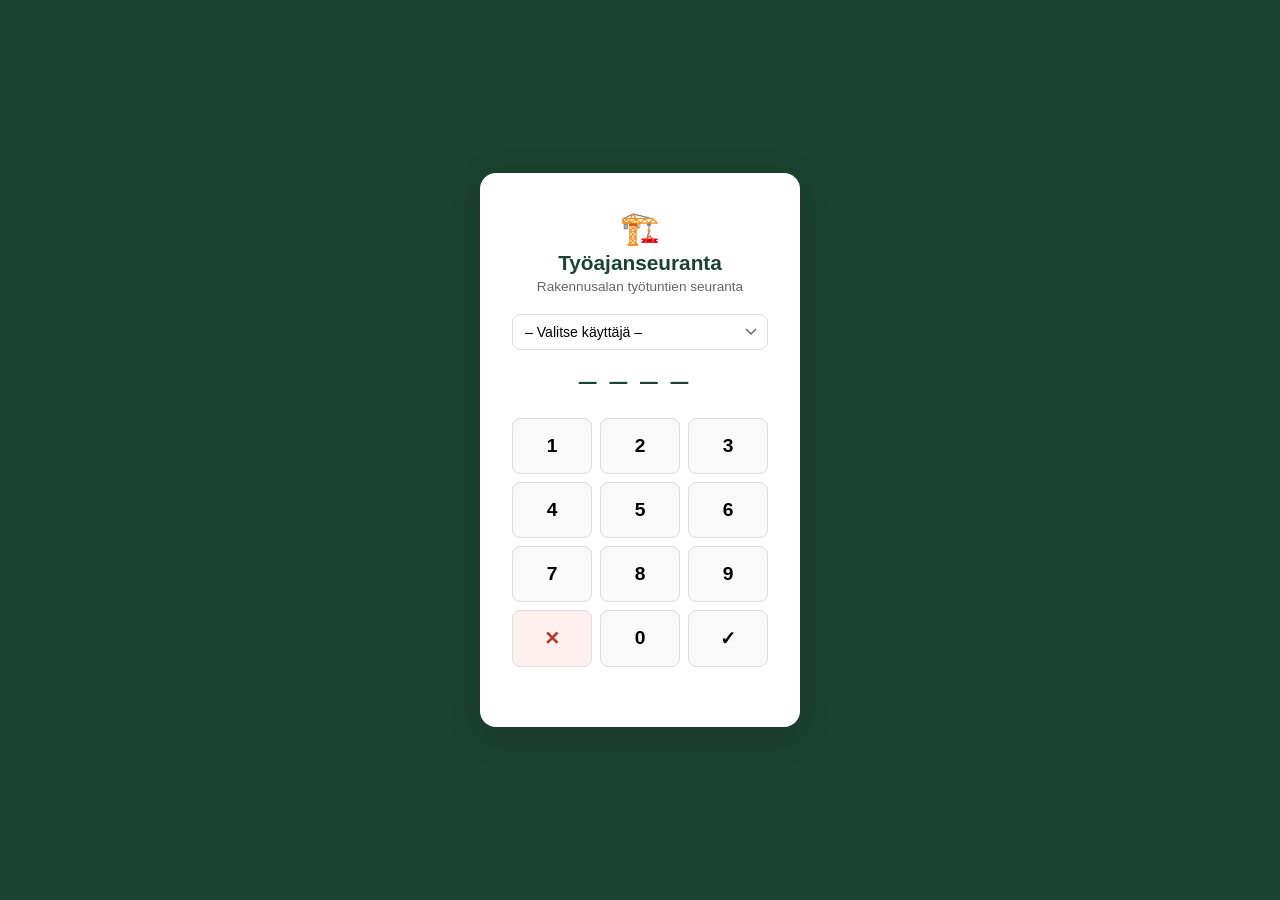
==== commit 48274eb8: "Fix blank page: consolidate into single self-contained index.html Replace multi-file ES module archi" ====
--- a/index.html
+++ b/index.html
@@ -2,390 +2,1083 @@
 <html lang="fi">
 <head>
 <meta charset="UTF-8">
-<meta name="viewport" content="width=device-width, initial-scale=1.0, viewport-fit=cover">
-<meta name="theme-color" content="#1B4332">
-<meta name="apple-mobile-web-app-capable" content="yes">
-<meta name="apple-mobile-web-app-status-bar-style" content="black-translucent">
-<title>Työajanseuranta Platform</title>
-<link rel="preconnect" href="https://fonts.googleapis.com">
-<link href="https://fonts.googleapis.com/css2?family=Inter:wght@400;500;600;700;800&display=swap" rel="stylesheet">
-<link rel="stylesheet" href="assets/css/main.css">
+<meta name="viewport" content="width=device-width, initial-scale=1.0">
+<title>Työajanseuranta</title>
+<style>
+:root {
+  --primary: #1B4332;
+  --primary-light: #2D6A4F;
+  --accent: #D4A017;
+  --danger: #B23A2E;
+  --success: #2D6A4F;
+  --warn: #C07A00;
+  --bg: #F5F5F0;
+  --card: #FFFFFF;
+  --border: #DDD;
+  --text: #1A1A1A;
+  --muted: #666;
+  --radius: 10px;
+  --shadow: 0 2px 8px rgba(0,0,0,.08);
+}
+* { box-sizing: border-box; margin: 0; padding: 0; }
+body { font-family: -apple-system, BlinkMacSystemFont, 'Segoe UI', sans-serif; background: var(--bg); color: var(--text); font-size: 15px; min-height: 100vh; }
+
+/* ── Login ── */
+#loginScreen { display: flex; align-items: center; justify-content: center; min-height: 100vh; background: var(--primary); }
+.login-box { background: #fff; border-radius: 16px; padding: 36px 32px; width: 320px; text-align: center; box-shadow: 0 8px 32px rgba(0,0,0,.2); }
+.login-logo { font-size: 2rem; margin-bottom: 4px; }
+.login-title { font-size: 1.3rem; font-weight: 700; color: var(--primary); margin-bottom: 4px; }
+.login-sub { font-size: .85rem; color: var(--muted); margin-bottom: 20px; }
+.login-worker-sel { width: 100%; margin-bottom: 12px; }
+.pin-display { font-size: 2rem; letter-spacing: .4em; min-height: 2.5rem; color: var(--primary); margin-bottom: 16px; }
+.pin-pad { display: grid; grid-template-columns: repeat(3, 1fr); gap: 8px; }
+.pin-btn { padding: 16px; font-size: 1.2rem; font-weight: 600; border: 1px solid var(--border); border-radius: 8px; background: #f9f9f9; cursor: pointer; transition: background .1s; }
+.pin-btn:active { background: #e8e8e8; }
+.pin-btn.danger { background: #fff0f0; color: var(--danger); }
+.login-err { color: var(--danger); font-size: .85rem; margin-top: 8px; min-height: 1.2em; }
+
+/* ── App shell ── */
+#app { display: none; min-height: 100vh; flex-direction: column; }
+#app.visible { display: flex; }
+.app-header { background: var(--primary); color: #fff; padding: 0 16px; height: 56px; display: flex; align-items: center; justify-content: space-between; position: sticky; top: 0; z-index: 100; }
+.app-title { font-weight: 700; font-size: 1.05rem; }
+.header-right { display: flex; align-items: center; gap: 12px; font-size: .85rem; }
+.logout-btn { background: rgba(255,255,255,.15); border: none; color: #fff; padding: 6px 12px; border-radius: 6px; cursor: pointer; font-size: .8rem; }
+.logout-btn:hover { background: rgba(255,255,255,.25); }
+.app-body { display: flex; flex: 1; overflow: hidden; }
+
+/* ── Sidebar ── */
+.sidebar { width: 200px; background: var(--card); border-right: 1px solid var(--border); display: flex; flex-direction: column; padding: 12px 0; }
+.nav-item { display: flex; align-items: center; gap: 10px; padding: 11px 18px; cursor: pointer; transition: background .15s; font-size: .92rem; color: var(--text); border: none; background: none; width: 100%; text-align: left; }
+.nav-item:hover { background: var(--bg); }
+.nav-item.active { background: #e8f5ee; color: var(--primary); font-weight: 600; }
+.nav-sep { height: 1px; background: var(--border); margin: 8px 12px; }
+.nav-admin-label { font-size: .72rem; text-transform: uppercase; letter-spacing: .08em; color: var(--muted); padding: 6px 18px 2px; }
+
+/* ── Main content ── */
+.main-content { flex: 1; overflow-y: auto; padding: 20px; }
+
+/* ── Panels ── */
+.panel { display: none; }
+.panel.active { display: block; }
+.panel-header { display: flex; align-items: center; justify-content: space-between; margin-bottom: 16px; }
+.panel-title { font-size: 1.25rem; font-weight: 700; color: var(--primary); }
+
+/* ── Cards ── */
+.card { background: var(--card); border-radius: var(--radius); box-shadow: var(--shadow); padding: 16px; margin-bottom: 12px; }
+.card-title { font-weight: 600; font-size: .95rem; margin-bottom: 10px; color: var(--primary); }
+
+/* ── Buttons ── */
+.btn { display: inline-flex; align-items: center; gap: 6px; padding: 9px 16px; border-radius: 8px; border: none; cursor: pointer; font-size: .88rem; font-weight: 500; transition: opacity .15s, transform .1s; }
+.btn:active { transform: scale(.97); }
+.btn-primary { background: var(--primary); color: #fff; }
+.btn-primary:hover { background: var(--primary-light); }
+.btn-green { background: var(--success); color: #fff; }
+.btn-danger { background: var(--danger); color: #fff; }
+.btn-warn { background: var(--warn); color: #fff; }
+.btn-ghost { background: transparent; border: 1px solid var(--border); color: var(--text); }
+.btn-ghost:hover { background: var(--bg); }
+.btn-sm { padding: 6px 12px; font-size: .82rem; }
+.btn-row { display: flex; gap: 8px; flex-wrap: wrap; }
+
+/* ── Forms ── */
+.inp { width: 100%; padding: 9px 12px; border: 1px solid var(--border); border-radius: 8px; font-size: .88rem; background: #fff; }
+.inp:focus { outline: none; border-color: var(--primary); }
+.inp-sm { padding: 7px 10px; font-size: .82rem; }
+.form-row { display: grid; grid-template-columns: 1fr 1fr; gap: 12px; margin-bottom: 12px; }
+.form-group { margin-bottom: 12px; }
+.form-label { font-size: .82rem; color: var(--muted); margin-bottom: 4px; display: block; }
+select.inp { appearance: none; background-image: url("data:image/svg+xml,%3Csvg xmlns='http://www.w3.org/2000/svg' width='12' height='8' viewBox='0 0 12 8'%3E%3Cpath d='M1 1l5 5 5-5' stroke='%23666' stroke-width='1.5' fill='none'/%3E%3C/svg%3E"); background-repeat: no-repeat; background-position: right 10px center; padding-right: 28px; }
+
+/* ── Stat boxes ── */
+.stat-row { display: grid; grid-template-columns: repeat(auto-fit, minmax(120px, 1fr)); gap: 12px; }
+.stat-box { background: var(--card); border-radius: var(--radius); box-shadow: var(--shadow); padding: 16px; text-align: center; }
+.stat-box.stat-warn { border: 2px solid var(--accent); }
+.stat-val { font-size: 1.6rem; font-weight: 700; color: var(--primary); }
+.stat-lbl { font-size: .78rem; color: var(--muted); margin-top: 2px; }
+.mt-3 { margin-top: 12px; }
+.mt-4 { margin-top: 20px; }
+
+/* ── Timer ── */
+.timer-display { font-size: 3rem; font-weight: 700; color: var(--primary); text-align: center; padding: 20px 0; font-variant-numeric: tabular-nums; }
+.shift-active { border-left: 4px solid var(--success); }
+
+/* ── Calendar ── */
+.cal-nav { display: flex; align-items: center; justify-content: space-between; margin-bottom: 12px; }
+.cal-nav-btn { background: none; border: 1px solid var(--border); border-radius: 6px; padding: 6px 12px; cursor: pointer; }
+.view-tabs { display: flex; gap: 4px; background: var(--bg); border-radius: 8px; padding: 3px; }
+.view-tab { padding: 6px 14px; border-radius: 6px; cursor: pointer; font-size: .85rem; border: none; background: none; }
+.view-tab.active { background: var(--card); font-weight: 600; box-shadow: var(--shadow); }
+.cal-grid { display: grid; gap: 1px; background: var(--border); border: 1px solid var(--border); border-radius: 8px; overflow: hidden; }
+.cal-day-header { background: var(--primary); color: #fff; padding: 8px; text-align: center; font-size: .78rem; font-weight: 600; }
+.cal-cell { background: var(--card); padding: 6px; min-height: 80px; }
+.cal-cell.today { background: #f0f9f4; }
+.cal-cell.other-month { opacity: .5; }
+.cal-date { font-size: .78rem; font-weight: 600; color: var(--muted); }
+.cal-entry-chip { font-size: .7rem; background: var(--primary); color: #fff; border-radius: 4px; padding: 1px 5px; margin-top: 2px; cursor: pointer; white-space: nowrap; overflow: hidden; text-overflow: ellipsis; }
+.day-entry-row { display: flex; align-items: center; gap: 12px; padding: 10px 14px; background: var(--card); border-radius: 8px; border-left: 4px solid var(--primary); cursor: pointer; box-shadow: var(--shadow); margin-bottom: 8px; }
+
+/* ── Tables ── */
+.data-table { width: 100%; border-collapse: collapse; font-size: .88rem; }
+.data-table th { text-align: left; padding: 10px 12px; background: var(--bg); font-weight: 600; font-size: .78rem; text-transform: uppercase; letter-spacing: .05em; color: var(--muted); border-bottom: 1px solid var(--border); }
+.data-table td { padding: 10px 12px; border-bottom: 1px solid var(--border); vertical-align: middle; }
+.data-table tr:last-child td { border-bottom: none; }
+.data-table tr:hover td { background: #fafafa; }
+.row-inactive td { opacity: .6; }
+.row-actions { display: flex; gap: 4px; }
+.icon-btn { background: none; border: none; cursor: pointer; padding: 4px 6px; border-radius: 4px; font-size: .95rem; }
+.icon-btn:hover { background: var(--bg); }
+
+/* ── Badges ── */
+.role-badge { display: inline-block; padding: 2px 8px; border-radius: 20px; font-size: .72rem; font-weight: 600; text-transform: uppercase; letter-spacing: .05em; }
+.role-admin { background: #fff3cd; color: #856404; }
+.role-worker { background: #e8f5ee; color: var(--primary); }
+.status-badge { display: inline-block; padding: 2px 8px; border-radius: 20px; font-size: .72rem; font-weight: 600; }
+.status-approved { background: #e8f5ee; color: var(--success); }
+.status-rejected { background: #fde8e6; color: var(--danger); }
+.status-submitted { background: #fff3cd; color: #856404; }
+
+/* ── Modal ── */
+.modal-bg { display: none; position: fixed; inset: 0; background: rgba(0,0,0,.5); z-index: 1000; align-items: center; justify-content: center; padding: 16px; }
+.modal-bg.open { display: flex; }
+.modal { background: var(--card); border-radius: 14px; width: 100%; max-width: 500px; max-height: 90vh; overflow-y: auto; box-shadow: 0 8px 32px rgba(0,0,0,.2); }
+.modal-header { padding: 18px 20px 12px; border-bottom: 1px solid var(--border); display: flex; align-items: center; justify-content: space-between; }
+.modal-title { font-weight: 700; font-size: 1.05rem; }
+.modal-close { background: none; border: none; font-size: 1.4rem; cursor: pointer; color: var(--muted); line-height: 1; }
+.modal-body { padding: 20px; }
+.modal-footer { padding: 12px 20px; border-top: 1px solid var(--border); display: flex; justify-content: flex-end; gap: 8px; }
+
+/* ── Toast ── */
+#toastContainer { position: fixed; bottom: 20px; right: 20px; z-index: 9999; display: flex; flex-direction: column; gap: 8px; }
+.toast { background: #333; color: #fff; padding: 10px 16px; border-radius: 8px; font-size: .88rem; min-width: 200px; animation: slideIn .2s; }
+.toast.success { background: var(--success); }
+.toast.error { background: var(--danger); }
+.toast.warn { background: var(--warn); }
+.toast.info { background: #0077cc; }
+@keyframes slideIn { from { opacity: 0; transform: translateY(10px); } to { opacity: 1; transform: translateY(0); } }
+
+/* ── Misc ── */
+.search-row, .filter-row { display: flex; gap: 8px; margin-bottom: 12px; flex-wrap: wrap; }
+.empty-msg { color: var(--muted); text-align: center; padding: 32px; font-size: .9rem; }
+.worker-row { display: flex; align-items: center; justify-content: space-between; padding: 10px 0; border-bottom: 1px solid var(--border); }
+.worker-row:last-child { border-bottom: none; }
+.worker-name { font-weight: 600; font-size: .9rem; }
+.worker-sites { font-size: .78rem; color: var(--muted); }
+.worker-hours { font-size: 1.05rem; font-weight: 700; color: var(--muted); }
+.worker-hours.has-hours { color: var(--primary); }
+.pending-row { padding: 10px 0; border-bottom: 1px solid var(--border); cursor: pointer; }
+.pending-row:last-child { border-bottom: none; }
+.quick-actions { display: flex; gap: 10px; flex-wrap: wrap; }
+.gps-status { font-size: .82rem; color: var(--muted); margin-top: 6px; padding: 6px 10px; background: var(--bg); border-radius: 6px; }
+.report-summary { display: grid; grid-template-columns: repeat(auto-fit, minmax(100px, 1fr)); gap: 10px; margin-bottom: 16px; }
+.report-stat { text-align: center; padding: 12px; background: var(--bg); border-radius: 8px; }
+.report-stat .val { font-size: 1.3rem; font-weight: 700; color: var(--primary); }
+.report-stat .lbl { font-size: .75rem; color: var(--muted); }
+
+/* ── Mobile bottom nav ── */
+.bottom-nav { display: none; }
+
+@media (max-width: 700px) {
+  .sidebar { display: none; }
+  .bottom-nav { display: flex; position: fixed; bottom: 0; left: 0; right: 0; background: var(--card); border-top: 1px solid var(--border); z-index: 100; }
+  .bottom-nav-item { flex: 1; display: flex; flex-direction: column; align-items: center; padding: 8px 4px; font-size: .65rem; cursor: pointer; border: none; background: none; color: var(--muted); gap: 2px; }
+  .bottom-nav-item.active { color: var(--primary); }
+  .bottom-nav-item .icon { font-size: 1.3rem; }
+  .main-content { padding: 12px; padding-bottom: 80px; }
+  .form-row { grid-template-columns: 1fr; }
+  .stat-row { grid-template-columns: 1fr 1fr; }
+  .data-table { font-size: .78rem; }
+  .data-table th, .data-table td { padding: 7px 8px; }
+}
+</style>
 </head>
 <body>
 
-<!-- ══ TOAST ═══════════════════════════════════════════════════════════ -->
-<div id="toastContainer" class="toast"></div>
-
-<!-- ══ LOGIN OVERLAY ═══════════════════════════════════════════════════ -->
-<div id="loginOverlay">
+<!-- ── Login ── -->
+<div id="loginScreen">
   <div class="login-box">
     <div class="login-logo">🏗️</div>
     <div class="login-title">Työajanseuranta</div>
-    <div class="login-sub">Rakennusalan työvuoroseurantajärjestelmä</div>
-
-    <div id="loginError" class="login-error"></div>
-
-    <label class="field-lbl">Valitse nimesi</label>
-    <select id="loginWorkerSelect" class="inp" style="margin-bottom:14px">
-      <option value="">– Valitse –</option>
+    <div class="login-sub">Rakennusalan työtuntien seuranta</div>
+    <select class="inp login-worker-sel" id="loginWorkerSel">
+      <option value="">– Valitse käyttäjä –</option>
     </select>
-
-    <label class="field-lbl">PIN-koodi</label>
-    <div class="pin-display" id="pinDisplay">
-      <span id="pinDots"></span>
+    <div class="pin-display" id="pinDisplay">––––</div>
+    <div class="pin-pad">
+      <button class="pin-btn" onclick="appendPin('1')">1</button>
+      <button class="pin-btn" onclick="appendPin('2')">2</button>
+      <button class="pin-btn" onclick="appendPin('3')">3</button>
+      <button class="pin-btn" onclick="appendPin('4')">4</button>
+      <button class="pin-btn" onclick="appendPin('5')">5</button>
+      <button class="pin-btn" onclick="appendPin('6')">6</button>
+      <button class="pin-btn" onclick="appendPin('7')">7</button>
+      <button class="pin-btn" onclick="appendPin('8')">8</button>
+      <button class="pin-btn" onclick="appendPin('9')">9</button>
+      <button class="pin-btn danger" onclick="clearPin()">✕</button>
+      <button class="pin-btn" onclick="appendPin('0')">0</button>
+      <button class="pin-btn" onclick="handleLogin()">✓</button>
     </div>
-    <!-- Hidden real input for accessibility / keyboard on desktop -->
-    <input type="password" id="loginPin" class="inp" placeholder="PIN" maxlength="6"
-           style="text-align:center;letter-spacing:.5em;font-size:1.2rem;margin-bottom:4px"
-           onkeydown="if(event.key==='Enter') handleLogin()"
-           oninput="document.getElementById('pinDots').textContent='●'.repeat(this.value.length)">
-
-    <div class="pin-pad">
-      ${[1,2,3,4,5,6,7,8,9,'','0','⌫'].map(k => k === ''
-        ? '<div></div>'
-        : `<button class="pin-key" onclick="${k==='⌫' ? "const p=document.getElementById('loginPin');p.value=p.value.slice(0,-1);document.getElementById('pinDots').textContent='●'.repeat(p.value.length)" : `appendPin('${k}')`}">${k}</button>`
-      ).join('')}
-    </div>
-
-    <button class="btn btn-primary btn-full" onclick="handleLogin()" style="margin-top:4px">Kirjaudu sisään</button>
-    <p style="text-align:center;font-size:.75rem;color:var(--muted);margin-top:12px">
-      Demo: Admin=1234 &nbsp;|&nbsp; Työntekijät=0000
-    </p>
+    <div class="login-err" id="loginErr"></div>
   </div>
 </div>
 
-<!-- ══ APP SHELL ═══════════════════════════════════════════════════════ -->
+<!-- ── App ── -->
 <div id="app">
-
-  <!-- Header -->
-  <header id="appHeader">
-    <span class="header-logo">🏗️</span>
-    <div class="header-brand">
-      <div class="header-brand-name">Työajanseuranta</div>
-      <div class="header-brand-title">Platform</div>
+  <header class="app-header">
+    <div class="app-title">🏗️ Työajanseuranta</div>
+    <div class="header-right">
+      <span id="headerUser"></span>
+      <button class="logout-btn" onclick="logout()">Kirjaudu ulos</button>
     </div>
-    <span id="headerShiftBadge">▶ 00:00:00</span>
-    <div class="header-user">
-      <div class="header-user-name" id="headerWorkerName">–</div>
-      <span id="headerWorkerRole" class="role-badge role-worker">Työntekijä</span>
-    </div>
-    <button class="header-logout" onclick="logout()">Ulos</button>
   </header>
 
-  <div id="appBody">
-
-    <!-- Side navigation (desktop) -->
-    <nav id="sideNav">
-      <div class="nav-section">Päävalikko</div>
-      <button class="nav-item active" data-panel="home"     onclick="switchPanel('home')">
-        <span class="nav-icon">🏠</span> Etusivu
-      </button>
-      <button class="nav-item" data-panel="timer"    onclick="switchPanel('timer')">
-        <span class="nav-icon">⏱</span> Työvuoro
-      </button>
-      <button class="nav-item" data-panel="calendar" onclick="switchPanel('calendar')">
-        <span class="nav-icon">📅</span> Kalenteri
-      </button>
-      <button class="nav-item" data-panel="reports"  onclick="switchPanel('reports')">
-        <span class="nav-icon">📊</span> Raportit
-      </button>
-
-      <div class="nav-section" data-admin-only style="margin-top:8px">Hallinta</div>
-      <button class="nav-item" data-panel="workers"   onclick="switchPanel('workers')"   data-admin-only>
-        <span class="nav-icon">👷</span> Työntekijät
-      </button>
-      <button class="nav-item" data-panel="customers" onclick="switchPanel('customers')" data-admin-only>
-        <span class="nav-icon">🏢</span> Asiakkaat
-      </button>
-      <button class="nav-item" data-panel="sites"     onclick="switchPanel('sites')"     data-admin-only>
-        <span class="nav-icon">📍</span> Työkohteet
-      </button>
-
-      <div class="nav-section" style="margin-top:8px">Järjestelmä</div>
-      <button class="nav-item" data-panel="settings" onclick="switchPanel('settings')">
-        <span class="nav-icon">⚙️</span> Asetukset
-      </button>
+  <div class="app-body">
+    <nav class="sidebar">
+      <button class="nav-item" data-panel="home" onclick="switchPanel('home')">🏠 Etusivu</button>
+      <button class="nav-item" data-panel="timer" onclick="switchPanel('timer')">⏱ Ajastin</button>
+      <button class="nav-item" data-panel="calendar" onclick="switchPanel('calendar')">📅 Kalenteri</button>
+      <button class="nav-item" data-panel="reports" onclick="switchPanel('reports')">📊 Raportit</button>
+      <div class="nav-sep" id="adminSep" style="display:none"></div>
+      <div class="nav-admin-label" id="adminLabel" style="display:none">Hallinta</div>
+      <button class="nav-item" data-panel="workers" id="navWorkers" style="display:none" onclick="switchPanel('workers')">👷 Työntekijät</button>
+      <button class="nav-item" data-panel="customers" id="navCustomers" style="display:none" onclick="switchPanel('customers')">🏢 Asiakkaat</button>
+      <button class="nav-item" data-panel="sites" id="navSites" style="display:none" onclick="switchPanel('sites')">📍 Työkohteet</button>
+      <div class="nav-sep"></div>
+      <button class="nav-item" data-panel="settings" onclick="switchPanel('settings')">⚙️ Asetukset</button>
     </nav>
 
-    <!-- Main content -->
-    <main id="mainContent">
-
-      <!-- Home panel -->
-      <div id="panel-home">
-        <div id="panelHome"></div>
-      </div>
-
-      <!-- Timer panel -->
-      <div id="panel-timer" style="display:none">
-        <div class="panel-header">
-          <h2 class="panel-title">⏱ Työvuoro</h2>
-        </div>
-        <div id="timerPanel"></div>
-      </div>
-
-      <!-- Calendar panel -->
-      <div id="panel-calendar" style="display:none">
-        <div class="panel-header">
-          <h2 class="panel-title">📅 Kalenteri</h2>
-        </div>
-
-        <div class="cal-controls">
-          <div class="cal-view-btns">
-            <button class="cal-view-btn" data-view="day"   onclick="setCalendarView('day')">Päivä</button>
-            <button class="cal-view-btn active" data-view="month" onclick="setCalendarView('month')">Kuukausi</button>
-            <button class="cal-view-btn" data-view="week"  onclick="setCalendarView('week')">Viikko</button>
-          </div>
-          <div class="cal-nav">
-            <button class="cal-nav-btn" onclick="calNav(-1)">‹</button>
-            <span id="calNavLabel"></span>
-            <button class="cal-nav-btn" onclick="calNav(1)">›</button>
-            <button class="cal-nav-btn btn-sm" onclick="calToday()">Tänään</button>
-          </div>
-        </div>
-
-        <div class="cal-filters">
-          <select class="inp inp-sm" id="calFilterWorker" style="max-width:160px" onchange="applyCalendarFilters()"></select>
-          <select class="inp inp-sm" id="calFilterSite"   style="max-width:160px" onchange="applyCalendarFilters()"></select>
-          <select class="inp inp-sm" id="calFilterCustomer" style="max-width:160px" onchange="applyCalendarFilters()"></select>
-        </div>
-
-        <div class="card">
-          <div id="calContent"></div>
-        </div>
-      </div>
-
-      <!-- Reports panel -->
-      <div id="panel-reports" style="display:none">
-        <div id="reportsPanel"></div>
-      </div>
-
-      <!-- Workers panel (admin) -->
-      <div id="panel-workers" style="display:none" data-admin-only>
-        <div id="workersPanel"></div>
-      </div>
-
-      <!-- Customers panel (admin) -->
-      <div id="panel-customers" style="display:none" data-admin-only>
-        <div id="customersPanel"></div>
-      </div>
-
-      <!-- Sites panel (admin) -->
-      <div id="panel-sites" style="display:none" data-admin-only>
-        <div id="sitesPanel"></div>
-      </div>
-
-      <!-- Settings panel -->
-      <div id="panel-settings" style="display:none">
-        <div id="panelSettings"></div>
-      </div>
-
+    <main class="main-content">
+      <div id="panel-home" class="panel"></div>
+      <div id="panel-timer" class="panel"></div>
+      <div id="panel-calendar" class="panel"></div>
+      <div id="panel-reports" class="panel"></div>
+      <div id="panel-workers" class="panel"></div>
+      <div id="panel-customers" class="panel"></div>
+      <div id="panel-sites" class="panel"></div>
+      <div id="panel-settings" class="panel"></div>
     </main>
   </div>
 
-  <!-- Bottom navigation (mobile) -->
-  <nav id="bottomNav">
-    <div class="bottom-nav-items">
-      <button class="bottom-nav-item active" data-panel="home"     onclick="switchPanel('home')">
-        <span class="bnav-icon">🏠</span>Etusivu
-      </button>
-      <button class="bottom-nav-item" data-panel="timer"    onclick="switchPanel('timer')">
-        <span class="bnav-icon">⏱</span>Vuoro
-      </button>
-      <button class="bottom-nav-item" data-panel="calendar" onclick="switchPanel('calendar')">
-        <span class="bnav-icon">📅</span>Kalenteri
-      </button>
-      <button class="bottom-nav-item" data-panel="reports"  onclick="switchPanel('reports')">
-        <span class="bnav-icon">📊</span>Raportit
-      </button>
-      <button class="bottom-nav-item" data-panel="settings" onclick="switchPanel('settings')">
-        <span class="bnav-icon">⚙️</span>Asetukset
-      </button>
+  <nav class="bottom-nav">
+    <button class="bottom-nav-item" data-panel="home" onclick="switchPanel('home')"><span class="icon">🏠</span>Koti</button>
+    <button class="bottom-nav-item" data-panel="timer" onclick="switchPanel('timer')"><span class="icon">⏱</span>Ajastin</button>
+    <button class="bottom-nav-item" data-panel="calendar" onclick="switchPanel('calendar')"><span class="icon">📅</span>Kalenteri</button>
+    <button class="bottom-nav-item" data-panel="reports" onclick="switchPanel('reports')"><span class="icon">📊</span>Raportit</button>
+    <button class="bottom-nav-item" data-panel="settings" onclick="switchPanel('settings')"><span class="icon">⚙️</span>Asetukset</button>
+  </nav>
+</div>
+
+<!-- Modals -->
+<div class="modal-bg" id="workerModal">
+  <div class="modal">
+    <div class="modal-header"><span class="modal-title" id="workerModalTitle">Työntekijä</span><button class="modal-close" onclick="closeModal('workerModal')">×</button></div>
+    <div class="modal-body">
+      <div class="form-row">
+        <div class="form-group"><label class="form-label">Nimi *</label><input class="inp" id="wf_name"></div>
+        <div class="form-group"><label class="form-label">Rooli</label><select class="inp" id="wf_role"><option value="worker">Työntekijä</option><option value="admin">Admin</option></select></div>
+      </div>
+      <div class="form-row">
+        <div class="form-group"><label class="form-label">Sähköposti</label><input class="inp" id="wf_email" type="email"></div>
+        <div class="form-group"><label class="form-label">Puhelin</label><input class="inp" id="wf_phone"></div>
+      </div>
+      <div class="form-row">
+        <div class="form-group"><label class="form-label">PIN (4 num.)</label><input class="inp" id="wf_pin" type="password" maxlength="4" inputmode="numeric"></div>
+        <div class="form-group"><label class="form-label">Tuntipalkka €/h</label><input class="inp" id="wf_hourlyRate" type="number" step="0.01" min="0"></div>
+      </div>
+      <div class="form-group"><label class="form-label">Ylityökerroin</label><input class="inp" id="wf_overtimeMultiplier" type="number" step="0.1" min="1" value="1.5"></div>
     </div>
-  </nav>
-
-</div><!-- /app -->
-
-<!-- ══ MODALS ═══════════════════════════════════════════════════════════ -->
-
-<!-- Entry detail -->
+    <div class="modal-footer"><button class="btn btn-ghost" onclick="closeModal('workerModal')">Peruuta</button><button class="btn btn-primary" onclick="saveWorker()">Tallenna</button></div>
+  </div>
+</div>
+
+<div class="modal-bg" id="customerModal">
+  <div class="modal">
+    <div class="modal-header"><span class="modal-title" id="customerModalTitle">Asiakas</span><button class="modal-close" onclick="closeModal('customerModal')">×</button></div>
+    <div class="modal-body">
+      <div class="form-group"><label class="form-label">Yrityksen nimi *</label><input class="inp" id="cf_name"></div>
+      <div class="form-row">
+        <div class="form-group"><label class="form-label">Yhteyshenkilö</label><input class="inp" id="cf_contactPerson"></div>
+        <div class="form-group"><label class="form-label">Y-tunnus</label><input class="inp" id="cf_businessId"></div>
+      </div>
+      <div class="form-row">
+        <div class="form-group"><label class="form-label">Sähköposti</label><input class="inp" id="cf_email" type="email"></div>
+        <div class="form-group"><label class="form-label">Puhelin</label><input class="inp" id="cf_phone"></div>
+      </div>
+      <div class="form-row">
+        <div class="form-group"><label class="form-label">Osoite</label><input class="inp" id="cf_address"></div>
+        <div class="form-group"><label class="form-label">Kaupunki</label><input class="inp" id="cf_city"></div>
+      </div>
+      <div class="form-group"><label class="form-label">Muistiinpanot</label><textarea class="inp" id="cf_notes" rows="2"></textarea></div>
+    </div>
+    <div class="modal-footer"><button class="btn btn-ghost" onclick="closeModal('customerModal')">Peruuta</button><button class="btn btn-primary" onclick="saveCustomer()">Tallenna</button></div>
+  </div>
+</div>
+
+<div class="modal-bg" id="siteModal">
+  <div class="modal">
+    <div class="modal-header"><span class="modal-title" id="siteModalTitle">Työkohde</span><button class="modal-close" onclick="closeModal('siteModal')">×</button></div>
+    <div class="modal-body">
+      <div class="form-group"><label class="form-label">Kohteen nimi *</label><input class="inp" id="sf_name"></div>
+      <div class="form-group"><label class="form-label">Asiakas *</label><select class="inp" id="sf_customerId"><option value="">– Asiakas –</option></select></div>
+      <div class="form-row">
+        <div class="form-group"><label class="form-label">Osoite</label><input class="inp" id="sf_address"></div>
+        <div class="form-group"><label class="form-label">Kaupunki</label><input class="inp" id="sf_city"></div>
+      </div>
+      <div class="form-row">
+        <div class="form-group"><label class="form-label">GPS Lat</label><input class="inp" id="sf_lat" type="number" step="any"></div>
+        <div class="form-group"><label class="form-label">GPS Lon</label><input class="inp" id="sf_lon" type="number" step="any"></div>
+      </div>
+      <div class="form-row">
+        <div class="form-group"><label class="form-label">GPS Säde (m)</label><input class="inp" id="sf_gpsRadius" type="number" value="200"></div>
+        <div class="form-group"><label class="form-label">Tila</label><select class="inp" id="sf_status"><option value="active">Aktiivinen</option><option value="done">Valmis</option></select></div>
+      </div>
+      <div class="form-group"><label class="form-label">Muistiinpanot</label><textarea class="inp" id="sf_notes" rows="2"></textarea></div>
+    </div>
+    <div class="modal-footer"><button class="btn btn-ghost" onclick="closeModal('siteModal')">Peruuta</button><button class="btn btn-primary" onclick="saveSite()">Tallenna</button></div>
+  </div>
+</div>
+
 <div class="modal-bg" id="entryDetailModal">
   <div class="modal">
-    <div class="modal-header">
-      <span class="modal-title">Kirjauksen tiedot</span>
-      <button class="modal-close" onclick="closeModal('entryDetailModal')">✕</button>
-    </div>
+    <div class="modal-header"><span class="modal-title">Kirjauksen tiedot</span><button class="modal-close" onclick="closeModal('entryDetailModal')">×</button></div>
     <div class="modal-body" id="entryDetailBody"></div>
+    <div class="modal-footer" id="entryDetailFooter"></div>
   </div>
 </div>
 
-<!-- Worker form -->
-<div class="modal-bg" id="workerModal">
-  <div class="modal">
-    <div class="modal-header">
-      <span class="modal-title" id="workerModalTitle">Työntekijä</span>
-      <button class="modal-close" onclick="closeModal('workerModal')">✕</button>
-    </div>
-    <form id="workerForm" onsubmit="return false" class="modal-body">
-      <label class="field-lbl">Nimi *</label>
-      <input id="wf_name" class="inp" placeholder="Etunimi Sukunimi" required>
-
-      <label class="field-lbl">Rooli</label>
-      <select id="wf_role" class="inp">
-        <option value="worker">Työntekijä</option>
-        <option value="admin">Admin</option>
-      </select>
-
-      <div class="form-grid">
-        <div>
-          <label class="field-lbl">PIN-koodi</label>
-          <input id="wf_pin" class="inp" placeholder="4–6 numeroa" maxlength="6">
-        </div>
-        <div>
-          <label class="field-lbl">Tuntipalkka (€)</label>
-          <input id="wf_hourlyRate" type="number" step="0.5" class="inp" placeholder="20.00">
-        </div>
-        <div>
-          <label class="field-lbl">Sähköposti</label>
-          <input id="wf_email" type="email" class="inp">
-        </div>
-        <div>
-          <label class="field-lbl">Puhelin</label>
-          <input id="wf_phone" class="inp">
-        </div>
-        <div>
-          <label class="field-lbl">Ylityökerroin</label>
-          <input id="wf_overtimeMultiplier" type="number" step="0.1" class="inp" value="1.5">
-        </div>
-      </div>
-      <div class="btn-row mt-4">
-        <button class="btn btn-primary" onclick="saveWorker()">Tallenna</button>
-        <button class="btn btn-ghost"   onclick="closeModal('workerModal')">Peruuta</button>
-      </div>
-    </form>
-  </div>
-</div>
-
-<!-- Customer form -->
-<div class="modal-bg" id="customerModal">
-  <div class="modal">
-    <div class="modal-header">
-      <span class="modal-title" id="customerModalTitle">Asiakas</span>
-      <button class="modal-close" onclick="closeModal('customerModal')">✕</button>
-    </div>
-    <form id="customerForm" onsubmit="return false" class="modal-body">
-      <label class="field-lbl">Yrityksen nimi *</label>
-      <input id="cf_name" class="inp" placeholder="Yritys Oy" required>
-
-      <div class="form-grid">
-        <div>
-          <label class="field-lbl">Yhteyshenkilö</label>
-          <input id="cf_contactPerson" class="inp">
-        </div>
-        <div>
-          <label class="field-lbl">Y-tunnus</label>
-          <input id="cf_businessId" class="inp" placeholder="1234567-8">
-        </div>
-        <div>
-          <label class="field-lbl">Sähköposti</label>
-          <input id="cf_email" type="email" class="inp">
-        </div>
-        <div>
-          <label class="field-lbl">Puhelin</label>
-          <input id="cf_phone" class="inp">
-        </div>
-        <div>
-          <label class="field-lbl">Katuosoite</label>
-          <input id="cf_address" class="inp">
-        </div>
-        <div>
-          <label class="field-lbl">Kaupunki</label>
-          <input id="cf_city" class="inp">
-        </div>
-      </div>
-      <label class="field-lbl">Muistiinpanot</label>
-      <textarea id="cf_notes" class="inp" rows="2"></textarea>
-      <div class="btn-row mt-4">
-        <button class="btn btn-primary" onclick="saveCustomer()">Tallenna</button>
-        <button class="btn btn-ghost"   onclick="closeModal('customerModal')">Peruuta</button>
-      </div>
-    </form>
-  </div>
-</div>
-
-<!-- Site form -->
-<div class="modal-bg" id="siteModal">
-  <div class="modal">
-    <div class="modal-header">
-      <span class="modal-title" id="siteModalTitle">Työkohde</span>
-      <button class="modal-close" onclick="closeModal('siteModal')">✕</button>
-    </div>
-    <form id="siteForm" onsubmit="return false" class="modal-body">
-      <label class="field-lbl">Kohteen nimi *</label>
-      <input id="sf_name" class="inp" placeholder="Työmaa Helsinki A" required>
-
-      <label class="field-lbl">Asiakas *</label>
-      <select id="sf_customerId" class="inp"></select>
-
-      <div class="form-grid">
-        <div>
-          <label class="field-lbl">Katuosoite</label>
-          <input id="sf_address" class="inp">
-        </div>
-        <div>
-          <label class="field-lbl">Kaupunki</label>
-          <input id="sf_city" class="inp">
-        </div>
-        <div>
-          <label class="field-lbl">GPS Latitude</label>
-          <input id="sf_lat" type="number" step="any" class="inp" placeholder="60.1699">
-        </div>
-        <div>
-          <label class="field-lbl">GPS Longitude</label>
-          <input id="sf_lon" type="number" step="any" class="inp" placeholder="24.9384">
-        </div>
-        <div>
-          <label class="field-lbl">GPS-säde (m)</label>
-          <input id="sf_gpsRadius" type="number" class="inp" value="200">
-        </div>
-        <div>
-          <label class="field-lbl">Tila</label>
-          <select id="sf_status" class="inp">
-            <option value="active">Aktiivinen</option>
-            <option value="done">Valmis</option>
-          </select>
-        </div>
-      </div>
-
-      <label class="field-lbl">Muistiinpanot</label>
-      <textarea id="sf_notes" class="inp" rows="2"></textarea>
-
-      <div class="btn-row mt-4">
-        <button class="btn btn-primary" onclick="saveSite()">Tallenna</button>
-        <button class="btn btn-ghost"   onclick="closeModal('siteModal')">Peruuta</button>
-      </div>
-    </form>
-  </div>
-</div>
-
-<!-- ══ SCRIPTS ══════════════════════════════════════════════════════════ -->
-<script type="module" src="assets/js/app.js"></script>
+<div id="toastContainer"></div>
 
 <script>
-  // switchPanel is exposed from app.js module onto window directly
-  // These stubs allow onclick handlers in HTML to fire before the module resolves
-  ['switchPanel','handleLogin','appendPin','clearPin','logout',
-   'startShift','stopShift','detectGPS',
-   'setCalendarView','calNav','calToday','calGotoDay','applyCalendarFilters','openEntryDetail',
-   'filterWorkers','openWorkerForm','saveWorker','toggleWorkerActive',
-   'filterCustomers','openCustomerForm','saveCustomer',
-   'filterSites','openSiteForm','saveSite','toggleSiteStatus',
-   'approveEntry','rejectEntry','deleteEntry',
-   'runReport','exportCSVReport','exportPDF',
-   'closeModal','exportData','importData'
-  ].forEach(fn => {
-    if (!window[fn]) window[fn] = (...args) => console.warn(`${fn} not yet loaded`);
+// ══════════════════════════════════════════════════
+// DB
+// ══════════════════════════════════════════════════
+var P = 'wt_';
+var db = {
+  _t: function(n) { try { return JSON.parse(localStorage.getItem(P+n)||'[]'); } catch(e) { return []; } },
+  _s: function(n,r) { localStorage.setItem(P+n, JSON.stringify(r)); },
+  list: function(n,f) { var r=this._t(n); return f?r.filter(f):r; },
+  get: function(n,id) { return this._t(n).find(function(r){return r.id===id;})||null; },
+  insert: function(n,row) {
+    var rows=this._t(n);
+    var nr=Object.assign({id:(typeof crypto!=='undefined'&&crypto.randomUUID?crypto.randomUUID():Math.random().toString(36).slice(2)),createdAt:new Date().toISOString()},row);
+    rows.push(nr); this._s(n,rows); return nr;
+  },
+  update: function(n,id,ch) {
+    var rows=this._t(n),idx=rows.findIndex(function(r){return r.id===id;});
+    if(idx!==-1){rows[idx]=Object.assign({},rows[idx],ch,{updatedAt:new Date().toISOString()});this._s(n,rows);}
+    return rows[idx]||null;
+  },
+  remove: function(n,id) { this._s(n,this._t(n).filter(function(r){return r.id!==id;})); },
+  resetAll: function() { ['workers','customers','sites','entries'].forEach(function(t){localStorage.removeItem(P+t);}); },
+  export: function() { var o={}; ['workers','customers','sites','entries'].forEach(function(t){o[t]=db._t(t);}); return o; },
+  import: function(snap) { Object.keys(snap).forEach(function(t){db._s(t,snap[t]);}); }
+};
+
+// ══════════════════════════════════════════════════
+// SEED
+// ══════════════════════════════════════════════════
+function seedIfEmpty() {
+  if (db.list('workers').length > 0) return;
+  var w1=db.insert('workers',{name:'Matti Virtanen',role:'admin',pin:'1234',email:'matti@example.fi',phone:'040-1234567',hourlyRate:22,overtimeMultiplier:1.5,active:true});
+  var w2=db.insert('workers',{name:'Juha Korhonen',role:'worker',pin:'0000',email:'juha@example.fi',phone:'040-2345678',hourlyRate:18,overtimeMultiplier:1.5,active:true});
+  var w3=db.insert('workers',{name:'Sari Mäkinen',role:'worker',pin:'0000',email:'sari@example.fi',phone:'040-3456789',hourlyRate:18,overtimeMultiplier:1.5,active:true});
+  var w4=db.insert('workers',{name:'Pekka Leinonen',role:'worker',pin:'0000',email:'pekka@example.fi',phone:'040-4567890',hourlyRate:16,overtimeMultiplier:1.5,active:true});
+  var c1=db.insert('customers',{name:'Rakennusliike Oy',contactPerson:'Kari Niemi',email:'kari@rakennus.fi',phone:'09-1234567',address:'Mannerheimintie 1',city:'Helsinki',businessId:'1234567-8',active:true});
+  var c2=db.insert('customers',{name:'Kiinteistö Oy Vantaa',contactPerson:'Liisa Salo',email:'liisa@kiint.fi',phone:'09-2345678',address:'Tikkurilantie 5',city:'Vantaa',businessId:'2345678-9',active:true});
+  var c3=db.insert('customers',{name:'Espoo Rakennus Oy',contactPerson:'Timo Lehtinen',email:'timo@espoor.fi',phone:'09-3456789',address:'Espoonkatu 10',city:'Espoo',businessId:'3456789-0',active:true});
+  var s1=db.insert('sites',{name:'Helsinki Kamppi A',customerId:c1.id,address:'Urho Kekkosen katu 1',city:'Helsinki',lat:60.1699,lon:24.9384,gpsRadius:200,status:'active'});
+  var s2=db.insert('sites',{name:'Helsinki Töölö B',customerId:c1.id,address:'Runeberginkatu 12',city:'Helsinki',lat:60.1764,lon:24.9233,gpsRadius:150,status:'active'});
+  var s3=db.insert('sites',{name:'Vantaa Toimisto',customerId:c2.id,address:'Tikkurilantie 5',city:'Vantaa',lat:60.2925,lon:25.0448,gpsRadius:200,status:'active'});
+  var s4=db.insert('sites',{name:'Vantaa Varasto',customerId:c2.id,address:'Teollisuustie 3',city:'Vantaa',lat:60.2881,lon:25.0391,gpsRadius:300,status:'active'});
+  var s5=db.insert('sites',{name:'Espoo Leppävaara',customerId:c3.id,address:'Espoonkatu 10',city:'Espoo',lat:60.2189,lon:24.8139,gpsRadius:200,status:'active'});
+  db.insert('sites',{name:'Espoo Renovointi',customerId:c3.id,address:'Piispansilta 11',city:'Espoo',lat:60.2122,lon:24.8025,gpsRadius:200,status:'done'});
+  var workers=[w1,w2,w3,w4], sites=[s1,s2,s3,s4,s5];
+  var cats=['installation','demolition','cleaning','transport','other'];
+  var stats=['approved','approved','submitted','approved','approved'];
+  var hours=[7,8,6,9,7,8,6,7,8];
+  var offsets=[0,1,2,3,5,6,7,8,9];
+  for(var i=0;i<offsets.length;i++){
+    var dt=new Date(); dt.setDate(dt.getDate()-offsets[i]);
+    var ds=dt.toISOString().slice(0,10);
+    var h=hours[i], bk=30;
+    db.insert('entries',{workerId:workers[i%4].id,siteId:sites[i%5].id,date:ds,startTime:'07:00',endTime:'0'+(7+h)+':00',breakMinutes:bk,netMs:(h*60-bk)*60000,category:cats[i%5],notes:'',status:stats[i%5]});
+  }
+}
+
+// ══════════════════════════════════════════════════
+// UTILS
+// ══════════════════════════════════════════════════
+function esc(v) { return String(v==null?'':v).replace(/&/g,'&amp;').replace(/</g,'&lt;').replace(/>/g,'&gt;'); }
+function fmtMs(ms) { var m=Math.floor(ms/60000),h=Math.floor(m/60); return h+':'+(m%60<10?'0':'')+(m%60); }
+function fmtDate(d) { if(!d) return ''; var p=d.split('-'); return p[2]+'.'+p[1]+'.'+p[0]; }
+
+function toast(msg,type) {
+  var c=document.getElementById('toastContainer');
+  var t=document.createElement('div');
+  t.className='toast '+(type||'info');
+  t.textContent=msg;
+  c.appendChild(t);
+  setTimeout(function(){if(t.parentNode)t.parentNode.removeChild(t);},3500);
+}
+function openModal(id) { var m=document.getElementById(id); if(m) m.classList.add('open'); }
+function closeModal(id) { var m=document.getElementById(id); if(m) m.classList.remove('open'); }
+document.addEventListener('click',function(e){ if(e.target.classList.contains('modal-bg')) e.target.classList.remove('open'); });
+
+function gpsDistance(lat1,lon1,lat2,lon2) {
+  var R=6371000, dLat=(lat2-lat1)*Math.PI/180, dLon=(lon2-lon1)*Math.PI/180;
+  var a=Math.sin(dLat/2)*Math.sin(dLat/2)+Math.cos(lat1*Math.PI/180)*Math.cos(lat2*Math.PI/180)*Math.sin(dLon/2)*Math.sin(dLon/2);
+  return R*2*Math.atan2(Math.sqrt(a),Math.sqrt(1-a));
+}
+function getCurrentPosition() {
+  return new Promise(function(resolve,reject){
+    if(!navigator.geolocation){reject(new Error('GPS ei tuettu'));return;}
+    navigator.geolocation.getCurrentPosition(
+      function(p){resolve({lat:p.coords.latitude,lon:p.coords.longitude,acc:p.coords.accuracy});},
+      function(e){reject(e);},{enableHighAccuracy:true,timeout:10000}
+    );
   });
+}
+var CATEGORIES={installation:'Asennus',demolition:'Purkutyö',cleaning:'Siivous',transport:'Kuljetus',material_handling:'Materiaalien käsittely',planning:'Suunnittelu',inspection:'Tarkastus',other:'Muu'};
+var STATUS_LABELS={submitted:'Lähetetty',approved:'Hyväksytty',rejected:'Hylätty'};
+
+// ══════════════════════════════════════════════════
+// AUTH
+// ══════════════════════════════════════════════════
+var _session=null, _pin='';
+
+function restoreSession() {
+  try { var s=JSON.parse(sessionStorage.getItem('wt_session')||'null'); if(s){_session=s;return true;} } catch(e){}
+  return false;
+}
+function saveSession(s) { _session=s; sessionStorage.setItem('wt_session',JSON.stringify(s)); }
+
+function populateWorkerSelect() {
+  var sel=document.getElementById('loginWorkerSel');
+  var workers=db.list('workers',function(w){return w.active!==false;});
+  sel.innerHTML='<option value="">– Valitse käyttäjä –</option>'+workers.map(function(w){return '<option value="'+w.id+'">'+esc(w.name)+'</option>';}).join('');
+}
+
+function appendPin(d) {
+  if(_pin.length>=4) return;
+  _pin+=d;
+  document.getElementById('pinDisplay').textContent='●'.repeat(_pin.length)+'–'.repeat(4-_pin.length);
+}
+function clearPin() {
+  _pin='';
+  document.getElementById('pinDisplay').textContent='––––';
+  document.getElementById('loginErr').textContent='';
+}
+function handleLogin() {
+  var wid=document.getElementById('loginWorkerSel').value;
+  if(!wid){document.getElementById('loginErr').textContent='Valitse käyttäjä.';return;}
+  if(_pin.length<4){document.getElementById('loginErr').textContent='Syötä 4-numeroinen PIN.';return;}
+  var w=db.get('workers',wid);
+  if(!w||w.pin!==_pin){document.getElementById('loginErr').textContent='Väärä PIN.';clearPin();return;}
+  saveSession({workerId:w.id,workerName:w.name,role:w.role});
+  showApp();
+}
+function logout() {
+  _session=null; sessionStorage.removeItem('wt_session'); clearPin();
+  document.getElementById('loginErr').textContent='';
+  document.getElementById('app').style.display='none';
+  document.getElementById('app').classList.remove('visible');
+  document.getElementById('loginScreen').style.display='flex';
+}
+function showApp() {
+  document.getElementById('loginScreen').style.display='none';
+  var app=document.getElementById('app');
+  app.style.display='flex';
+  app.classList.add('visible');
+  document.getElementById('headerUser').textContent=_session.workerName||'';
+  var adm=_session.role==='admin';
+  document.getElementById('adminSep').style.display=adm?'':'none';
+  document.getElementById('adminLabel').style.display=adm?'':'none';
+  document.getElementById('navWorkers').style.display=adm?'':'none';
+  document.getElementById('navCustomers').style.display=adm?'':'none';
+  document.getElementById('navSites').style.display=adm?'':'none';
+  switchPanel('home');
+  resumeTimerIfActive();
+}
+
+// ══════════════════════════════════════════════════
+// PANEL ROUTING
+// ══════════════════════════════════════════════════
+var PANELS=['home','timer','calendar','workers','customers','sites','reports','settings'];
+var activePanel='home';
+function switchPanel(name,arg) {
+  activePanel=name;
+  PANELS.forEach(function(p){
+    var el=document.getElementById('panel-'+p);
+    if(el) el.classList.toggle('active',p===name);
+  });
+  document.querySelectorAll('.nav-item,.bottom-nav-item').forEach(function(b){b.classList.toggle('active',b.dataset.panel===name);});
+  if(name==='home') renderHome();
+  else if(name==='timer') renderTimer();
+  else if(name==='calendar') renderCalendar();
+  else if(name==='workers') renderWorkers();
+  else if(name==='customers') renderCustomers();
+  else if(name==='sites') renderSites(arg||null);
+  else if(name==='reports') renderReports();
+  else if(name==='settings') renderSettings();
+}
+
+// ══════════════════════════════════════════════════
+// HOME
+// ══════════════════════════════════════════════════
+function renderHome() {
+  var s=_session, today=new Date().toISOString().slice(0,10);
+  var workers=db.list('workers',function(w){return w.active!==false;});
+  var sites=db.list('sites');
+  var allEntries=db.list('entries');
+  var todayE=allEntries.filter(function(e){return e.date===today;});
+  var monthStart=today.slice(0,7)+'-01';
+  var monthE=allEntries.filter(function(e){return e.date>=monthStart&&e.date<=today;});
+  var pendingE=allEntries.filter(function(e){return e.status==='submitted';});
+  var totalToday=todayE.reduce(function(a,e){return a+(e.netMs||0);},0);
+  var totalMonth=monthE.reduce(function(a,e){return a+(e.netMs||0);},0);
+  var myToday=todayE.filter(function(e){return e.workerId===s.workerId;}).reduce(function(a,e){return a+(e.netMs||0);},0);
+  var myMonth=monthE.filter(function(e){return e.workerId===s.workerId;}).reduce(function(a,e){return a+(e.netMs||0);},0);
+  var isAdm=s.role==='admin';
+  var byWorker={};
+  todayE.forEach(function(e){byWorker[e.workerId]=(byWorker[e.workerId]||0)+(e.netMs||0);});
+
+  var workerRows='';
+  workers.forEach(function(w){
+    var ms=byWorker[w.id]||0;
+    var wE=todayE.filter(function(e){return e.workerId===w.id;});
+    var sNames=[...new Set(wE.map(function(e){var si=sites.find(function(x){return x.id===e.siteId;});return si?si.name:'–';}))].join(', ');
+    workerRows+='<div class="worker-row"><div><div class="worker-name">'+esc(w.name)+'</div><div class="worker-sites">'+esc(sNames||'Ei kirjauksia')+'</div></div><div class="worker-hours'+(ms>0?' has-hours':'')+'">'+( ms>0?fmtMs(ms):'–')+'</div></div>';
+  });
+
+  var pendingRows='';
+  pendingE.slice(0,5).forEach(function(e){
+    var w=workers.find(function(x){return x.id===e.workerId;});
+    var si=sites.find(function(x){return x.id===e.siteId;});
+    pendingRows+='<div class="pending-row" onclick="openEntryDetail(\''+e.id+'\')"><div><strong>'+esc(w?w.name:'–')+'</strong> · '+esc(si?si.name:'–')+'</div><div style="font-size:.78rem;color:var(--muted)">'+e.date+' · '+fmtMs(e.netMs||0)+'</div></div>';
+  });
+
+  var html='<h2 class="panel-title">Hyvää päivää, '+esc((s.workerName||'').split(' ')[0])+'!</h2>';
+  html+='<div class="stat-row mt-3">';
+  html+='<div class="stat-box"><div class="stat-val">'+fmtMs(isAdm?totalToday:myToday)+'</div><div class="stat-lbl">Tänään</div></div>';
+  html+='<div class="stat-box"><div class="stat-val">'+fmtMs(isAdm?totalMonth:myMonth)+'</div><div class="stat-lbl">Tässä kuussa</div></div>';
+  if(isAdm){
+    var todayWorkers=new Set(todayE.map(function(e){return e.workerId;})).size;
+    html+='<div class="stat-box"><div class="stat-val">'+todayWorkers+'/'+workers.length+'</div><div class="stat-lbl">Töissä tänään</div></div>';
+    html+='<div class="stat-box'+(pendingE.length>0?' stat-warn':'')+'"><div class="stat-val">'+pendingE.length+'</div><div class="stat-lbl">Odottaa hyväksyntää</div></div>';
+  } else {
+    html+='<div class="stat-box"><div class="stat-val">'+todayE.filter(function(e){return e.workerId===s.workerId;}).length+'</div><div class="stat-lbl">Kirjauksia tänään</div></div>';
+  }
+  html+='</div>';
+  if(isAdm){
+    html+='<div class="card mt-4"><div class="card-title">Tänään töissä</div>'+workerRows+'</div>';
+    if(pendingE.length>0){
+      html+='<div class="card mt-3"><div class="card-title">⏳ Odottaa hyväksyntää ('+pendingE.length+')</div>'+pendingRows;
+      if(pendingE.length>5) html+='<div style="font-size:.8rem;color:var(--muted);padding:8px">+ '+(pendingE.length-5)+' lisää</div>';
+      html+='</div>';
+    }
+  }
+  html+='<div class="quick-actions mt-4"><button class="btn btn-green" onclick="switchPanel(\'timer\')">▶ Aloita työvuoro</button><button class="btn btn-ghost" onclick="switchPanel(\'calendar\')">📅 Kalenteri</button><button class="btn btn-ghost" onclick="switchPanel(\'reports\')">📊 Raportit</button></div>';
+  document.getElementById('panel-home').innerHTML=html;
+}
+
+// ══════════════════════════════════════════════════
+// TIMER
+// ══════════════════════════════════════════════════
+var _activeShift=null, _timerInterval=null;
+function resumeTimerIfActive(){
+  try{var s=JSON.parse(sessionStorage.getItem('wt_active_shift')||'null');if(s){_activeShift=s;startTimerTick();}}catch(e){}
+}
+function startTimerTick(){
+  if(_timerInterval) clearInterval(_timerInterval);
+  _timerInterval=setInterval(function(){
+    var d=document.getElementById('timerDisplay');
+    if(d&&_activeShift) d.textContent=fmtMs(Date.now()-_activeShift.startMs);
+  },1000);
+}
+function renderTimer(){
+  var sites=db.list('sites',function(s){return s.status==='active';});
+  var customers=db.list('customers');
+  var cMap={};customers.forEach(function(c){cMap[c.id]=c.name;});
+  var isRunning=!!_activeShift;
+  var siteOpts=sites.map(function(s){return '<option value="'+s.id+'">'+esc(s.name)+' — '+esc(cMap[s.customerId]||'–')+'</option>';}).join('');
+  var catOpts=Object.keys(CATEGORIES).map(function(k){return '<option value="'+k+'">'+CATEGORIES[k]+'</option>';}).join('');
+  var html='<div class="panel-header"><h2 class="panel-title">Ajastin</h2></div>';
+  html+='<div class="card'+(isRunning?' shift-active':'')+'"><div id="timerDisplay" class="timer-display">'+(isRunning?fmtMs(Date.now()-_activeShift.startMs):'0:00')+'</div>';
+  if(!isRunning){
+    html+='<div class="form-group"><label class="form-label">Työkohde *</label><select class="inp" id="timerSite"><option value="">– Valitse kohde –</option>'+siteOpts+'</select></div>';
+    html+='<div class="form-group"><label class="form-label">Kategoria</label><select class="inp" id="timerCategory">'+catOpts+'</select></div>';
+    html+='<div class="form-group"><label class="form-label">Muistiinpanot</label><input class="inp" id="timerNotes" placeholder="Vapaaehtoinen"></div>';
+    html+='<div id="gpsStatus" class="gps-status">📡 GPS: ei tarkistettu</div>';
+    html+='<div class="btn-row mt-3"><button class="btn btn-green" onclick="startShift()">▶ Aloita vuoro</button><button class="btn btn-ghost btn-sm" onclick="detectGPS()">📍 Tarkista sijainti</button></div>';
+  } else {
+    var st=new Date(_activeShift.startMs).toLocaleTimeString('fi-FI',{hour:'2-digit',minute:'2-digit'});
+    html+='<div style="text-align:center;color:var(--muted);font-size:.9rem;margin-bottom:12px">Kohde: <strong>'+esc(_activeShift.siteName)+'</strong><br>Aloitettu: '+st+'</div>';
+    html+='<div class="form-group"><label class="form-label">Tauko (min)</label><input class="inp" type="number" id="breakMinutes" value="30" min="0" max="480"></div>';
+    html+='<div class="btn-row mt-3"><button class="btn btn-danger" onclick="stopShift()">⏹ Lopeta vuoro</button></div>';
+  }
+  html+='</div>';
+  html+='<div class="card mt-3"><div class="card-title">Tämän päivän kirjaukset</div>'+renderTodayEntries()+'</div>';
+  document.getElementById('panel-timer').innerHTML=html;
+  if(isRunning) startTimerTick();
+}
+function renderTodayEntries(){
+  var today=new Date().toISOString().slice(0,10);
+  var entries=db.list('entries',function(e){return e.date===today&&e.workerId===_session.workerId;});
+  var sites=db.list('sites');
+  if(!entries.length) return '<p class="empty-msg">Ei kirjauksia tänään.</p>';
+  return entries.map(function(e){
+    var si=sites.find(function(x){return x.id===e.siteId;});
+    return '<div class="day-entry-row" onclick="openEntryDetail(\''+e.id+'\')"><div style="flex:1"><div style="font-weight:600;font-size:.9rem">'+esc(si?si.name:'–')+'</div><div style="font-size:.78rem;color:var(--muted)">'+(e.startTime||'')+' – '+(e.endTime||'')+' · '+(CATEGORIES[e.category]||e.category||'')+'</div></div><div style="font-weight:700;color:var(--primary)">'+fmtMs(e.netMs||0)+'</div><span class="status-badge status-'+e.status+'">'+(STATUS_LABELS[e.status]||e.status)+'</span></div>';
+  }).join('');
+}
+function detectGPS(){
+  var el=document.getElementById('gpsStatus');
+  if(el) el.textContent='📡 GPS: haetaan sijaintia...';
+  getCurrentPosition().then(function(pos){
+    if(el) el.textContent='📍 GPS: '+pos.lat.toFixed(5)+', '+pos.lon.toFixed(5)+' (±'+Math.round(pos.acc)+'m)';
+  }).catch(function(err){
+    if(el) el.textContent='⚠️ GPS virhe: '+err.message;
+  });
+}
+function startShift(){
+  var siteId=(document.getElementById('timerSite')||{}).value;
+  if(!siteId){toast('Valitse työkohde.','warn');return;}
+  var category=(document.getElementById('timerCategory')||{}).value||'other';
+  var notes=(document.getElementById('timerNotes')||{}).value||'';
+  var site=db.get('sites',siteId);
+  function doStart(){
+    _activeShift={siteId:siteId,siteName:site?site.name:'',category:category,notes:notes,startMs:Date.now(),date:new Date().toISOString().slice(0,10),startTime:new Date().toLocaleTimeString('fi-FI',{hour:'2-digit',minute:'2-digit'})};
+    sessionStorage.setItem('wt_active_shift',JSON.stringify(_activeShift));
+    toast('Vuoro aloitettu!','success');
+    renderTimer();
+  }
+  if(site&&site.lat&&site.lon){
+    getCurrentPosition().then(function(pos){
+      var dist=gpsDistance(pos.lat,pos.lon,site.lat,site.lon);
+      if(dist>(site.gpsRadius||200)){if(!confirm('⚠️ Olet '+Math.round(dist)+'m päässä kohteesta (sallittu '+(site.gpsRadius||200)+'m). Aloitetaanko silti?')) return;}
+      doStart();
+    }).catch(function(){doStart();});
+  } else { doStart(); }
+}
+function stopShift(){
+  if(!_activeShift) return;
+  var bk=parseInt((document.getElementById('breakMinutes')||{}).value||'30');
+  var endMs=Date.now(), grossMs=endMs-_activeShift.startMs, netMs=Math.max(0,grossMs-bk*60000);
+  var endTime=new Date(endMs).toLocaleTimeString('fi-FI',{hour:'2-digit',minute:'2-digit'});
+  db.insert('entries',{workerId:_session.workerId,siteId:_activeShift.siteId,date:_activeShift.date,startTime:_activeShift.startTime,endTime:endTime,breakMinutes:bk,netMs:netMs,category:_activeShift.category,notes:_activeShift.notes,status:'submitted'});
+  sessionStorage.removeItem('wt_active_shift');
+  if(_timerInterval){clearInterval(_timerInterval);_timerInterval=null;}
+  _activeShift=null;
+  toast('Vuoro lopetettu. Kesto: '+fmtMs(netMs),'success');
+  renderTimer();
+}
+
+// ══════════════════════════════════════════════════
+// CALENDAR
+// ══════════════════════════════════════════════════
+var _calView='month', _calDate=new Date(), _calFilters={workerId:'',customerId:''};
+function setCalView(v){_calView=v;renderCalendar();}
+function calNav(dir){
+  var d=new Date(_calDate);
+  if(_calView==='month') d.setMonth(d.getMonth()+dir);
+  else if(_calView==='week') d.setDate(d.getDate()+dir*7);
+  else d.setDate(d.getDate()+dir);
+  _calDate=d; renderCalendar();
+}
+function getWeekNum(d){
+  var dt=new Date(Date.UTC(d.getFullYear(),d.getMonth(),d.getDate()));
+  dt.setUTCDate(dt.getUTCDate()+4-(dt.getUTCDay()||7));
+  var y=new Date(Date.UTC(dt.getUTCFullYear(),0,1));
+  return Math.ceil((((dt-y)/86400000)+1)/7);
+}
+function calEntries(){
+  var s=_session;
+  return db.list('entries',function(e){
+    if(s.role!=='admin'&&e.workerId!==s.workerId) return false;
+    if(_calFilters.workerId&&e.workerId!==_calFilters.workerId) return false;
+    if(_calFilters.customerId){var si=db.get('sites',e.siteId);if(!si||si.customerId!==_calFilters.customerId) return false;}
+    return true;
+  });
+}
+function renderCalendar(){
+  var workers=db.list('workers',function(w){return w.active!==false;});
+  var customers=db.list('customers',function(c){return c.active!==false;});
+  var isAdm=_session.role==='admin';
+  var label='';
+  if(_calView==='month') label=_calDate.toLocaleDateString('fi-FI',{month:'long',year:'numeric'});
+  else if(_calView==='week') label='Vk '+getWeekNum(_calDate);
+  else label=_calDate.toLocaleDateString('fi-FI',{weekday:'long',day:'numeric',month:'long'});
+
+  var filterHtml='';
+  if(isAdm){
+    filterHtml='<div class="filter-row"><select class="inp inp-sm" onchange="_calFilters.workerId=this.value;drawCal()" style="max-width:160px"><option value="">Kaikki työntekijät</option>'+
+      workers.map(function(w){return '<option value="'+w.id+'" '+((_calFilters.workerId===w.id)?'selected':'')+'>'+esc(w.name)+'</option>';}).join('')+'</select>'+
+      '<select class="inp inp-sm" onchange="_calFilters.customerId=this.value;drawCal()" style="max-width:160px"><option value="">Kaikki asiakkaat</option>'+
+      customers.map(function(c){return '<option value="'+c.id+'" '+((_calFilters.customerId===c.id)?'selected':'')+'>'+esc(c.name)+'</option>';}).join('')+'</select></div>';
+  }
+
+  document.getElementById('panel-calendar').innerHTML=
+    '<div class="panel-header"><h2 class="panel-title">Kalenteri</h2></div>'+
+    '<div class="cal-nav"><button class="cal-nav-btn" onclick="calNav(-1)">&#8249;</button><strong>'+esc(label)+'</strong><button class="cal-nav-btn" onclick="calNav(1)">&#8250;</button></div>'+
+    '<div class="view-tabs" style="margin-bottom:12px">'+
+    '<button class="view-tab '+(_calView==='day'?'active':'')+'" onclick="setCalView(\'day\')">Päivä</button>'+
+    '<button class="view-tab '+(_calView==='week'?'active':'')+'" onclick="setCalView(\'week\')">Viikko</button>'+
+    '<button class="view-tab '+(_calView==='month'?'active':'')+'" onclick="setCalView(\'month\')">Kuukausi</button>'+
+    '</div>'+filterHtml+'<div id="calBody"></div>';
+  drawCal();
+}
+function drawCal(){
+  var body=document.getElementById('calBody');
+  if(!body) return;
+  var entries=calEntries();
+  var workers=db.list('workers'), sites=db.list('sites');
+  var wMap={}, sMap={};
+  workers.forEach(function(w){wMap[w.id]=w.name;});
+  sites.forEach(function(s){sMap[s.id]=s.name;});
+
+  if(_calView==='day'){
+    var ds=_calDate.toISOString().slice(0,10);
+    var de=entries.filter(function(e){return e.date===ds;});
+    if(!de.length){body.innerHTML='<p class="empty-msg">Ei kirjauksia.</p>';return;}
+    body.innerHTML=de.map(function(e){
+      return '<div class="day-entry-row" onclick="openEntryDetail(\''+e.id+'\')"><div style="flex:1"><div style="font-weight:600">'+esc(wMap[e.workerId]||'–')+'</div><div style="font-size:.78rem;color:var(--muted)">'+esc(sMap[e.siteId]||'–')+' · '+(e.startTime||'')+'–'+(e.endTime||'')+'</div></div><div style="font-weight:700">'+fmtMs(e.netMs||0)+'</div><span class="status-badge status-'+e.status+'">'+(STATUS_LABELS[e.status]||e.status)+'</span></div>';
+    }).join('');
+  } else if(_calView==='week'){
+    var dow=(_calDate.getDay()+6)%7;
+    var monday=new Date(_calDate); monday.setDate(_calDate.getDate()-dow);
+    var days=[]; for(var i=0;i<7;i++){var d2=new Date(monday);d2.setDate(monday.getDate()+i);days.push(d2);}
+    var todayStr=new Date().toISOString().slice(0,10);
+    body.innerHTML='<div style="display:grid;grid-template-columns:repeat(7,1fr);gap:4px">'+days.map(function(d){
+      var ds2=d.toISOString().slice(0,10);
+      var de2=entries.filter(function(e){return e.date===ds2;});
+      var isToday=ds2===todayStr;
+      var total=de2.reduce(function(a,e){return a+(e.netMs||0);},0);
+      return '<div style="background:var(--card);border-radius:8px;padding:8px;border:'+(isToday?'2px solid var(--primary)':'1px solid var(--border)')+'">'+
+        '<div style="font-weight:600;font-size:.78rem;color:'+(isToday?'var(--primary)':'var(--muted)')+';margin-bottom:4px">'+d.toLocaleDateString('fi-FI',{weekday:'short',day:'numeric'})+'</div>'+
+        de2.map(function(e){return '<div class="cal-entry-chip" onclick="openEntryDetail(\''+e.id+'\')">'+esc(sMap[e.siteId]||'–')+'</div>';}).join('')+
+        (de2.length?'<div style="font-size:.75rem;font-weight:700;color:var(--primary);margin-top:4px">'+fmtMs(total)+'</div>':'')+'</div>';
+    }).join('')+'</div>';
+  } else {
+    var y=_calDate.getFullYear(), m=_calDate.getMonth();
+    var firstDay=new Date(y,m,1), lastDay=new Date(y,m+1,0);
+    var startDow=(firstDay.getDay()+6)%7;
+    var todayStr2=new Date().toISOString().slice(0,10);
+    var dayNames=['Ma','Ti','Ke','To','Pe','La','Su'];
+    var html='<div class="cal-grid" style="grid-template-columns:repeat(7,1fr)">';
+    dayNames.forEach(function(d){html+='<div class="cal-day-header">'+d+'</div>';});
+    for(var i2=0;i2<startDow;i2++) html+='<div class="cal-cell other-month"></div>';
+    for(var d3=1;d3<=lastDay.getDate();d3++){
+      var ds3=y+'-'+(m+1<10?'0':'')+(m+1)+'-'+(d3<10?'0':'')+d3;
+      var de3=entries.filter(function(e){return e.date===ds3;});
+      var isToday2=ds3===todayStr2;
+      html+='<div class="cal-cell'+(isToday2?' today':'')+'"><div class="cal-date" style="'+(isToday2?'color:var(--primary);font-weight:700':'')+'">'+(d3)+'</div>'+
+        de3.slice(0,3).map(function(e){return '<div class="cal-entry-chip" onclick="openEntryDetail(\''+e.id+'\')">'+esc(sMap[e.siteId]||'–')+'</div>';}).join('')+
+        (de3.length>3?'<div style="font-size:.65rem;color:var(--muted)">+'+(de3.length-3)+'</div>':'')+'</div>';
+    }
+    html+='</div>';
+    body.innerHTML=html;
+  }
+}
+
+function openEntryDetail(id){
+  var e=db.get('entries',id); if(!e) return;
+  var site=db.get('sites',e.siteId);
+  var worker=db.get('workers',e.workerId);
+  var customer=site?db.get('customers',site.customerId):null;
+  var isAdm=_session.role==='admin';
+  document.getElementById('entryDetailBody').innerHTML=
+    '<table style="width:100%;font-size:.88rem;border-collapse:collapse">'+
+    '<tr><td style="padding:6px 0;color:var(--muted);width:40%">Päivämäärä</td><td style="font-weight:600">'+fmtDate(e.date)+'</td></tr>'+
+    '<tr><td style="padding:6px 0;color:var(--muted)">Työntekijä</td><td>'+esc(worker?worker.name:'–')+'</td></tr>'+
+    '<tr><td style="padding:6px 0;color:var(--muted)">Asiakas</td><td>'+esc(customer?customer.name:'–')+'</td></tr>'+
+    '<tr><td style="padding:6px 0;color:var(--muted)">Kohde</td><td>'+esc(site?site.name:'–')+'</td></tr>'+
+    '<tr><td style="padding:6px 0;color:var(--muted)">Aika</td><td>'+(e.startTime||'')+'–'+(e.endTime||'')+'</td></tr>'+
+    '<tr><td style="padding:6px 0;color:var(--muted)">Tauko</td><td>'+(e.breakMinutes||0)+' min</td></tr>'+
+    '<tr><td style="padding:6px 0;color:var(--muted)">Nettotunnit</td><td style="font-weight:700;color:var(--primary)">'+fmtMs(e.netMs||0)+'</td></tr>'+
+    '<tr><td style="padding:6px 0;color:var(--muted)">Kategoria</td><td>'+(CATEGORIES[e.category]||e.category||'–')+'</td></tr>'+
+    '<tr><td style="padding:6px 0;color:var(--muted)">Tila</td><td><span class="status-badge status-'+e.status+'">'+(STATUS_LABELS[e.status]||e.status)+'</span></td></tr>'+
+    (e.notes?'<tr><td style="padding:6px 0;color:var(--muted)">Muistiinpanot</td><td>'+esc(e.notes)+'</td></tr>':'')+
+    '</table>';
+  var footer=document.getElementById('entryDetailFooter');
+  if(isAdm&&e.status==='submitted'){
+    footer.innerHTML='<button class="btn btn-danger btn-sm" onclick="deleteEntry(\''+e.id+'\')">Poista</button><button class="btn btn-warn btn-sm" onclick="rejectEntry(\''+e.id+'\')">Hylkää</button><button class="btn btn-green btn-sm" onclick="approveEntry(\''+e.id+'\')">Hyväksy</button>';
+  } else if(isAdm){
+    footer.innerHTML='<button class="btn btn-danger btn-sm" onclick="deleteEntry(\''+e.id+'\')">Poista</button><button class="btn btn-ghost btn-sm" onclick="closeModal(\'entryDetailModal\')">Sulje</button>';
+  } else {
+    footer.innerHTML='<button class="btn btn-ghost btn-sm" onclick="closeModal(\'entryDetailModal\')">Sulje</button>';
+  }
+  openModal('entryDetailModal');
+}
+function approveEntry(id){db.update('entries',id,{status:'approved'});toast('Kirjaus hyväksytty.','success');closeModal('entryDetailModal');refreshPanels();}
+function rejectEntry(id){db.update('entries',id,{status:'rejected'});toast('Kirjaus hylätty.','warn');closeModal('entryDetailModal');refreshPanels();}
+function deleteEntry(id){if(!confirm('Poistetaanko kirjaus pysyvästi?')) return;db.remove('entries',id);toast('Poistettu.','info');closeModal('entryDetailModal');refreshPanels();}
+function refreshPanels(){
+  if(activePanel==='home') renderHome();
+  else if(activePanel==='timer') renderTimer();
+  else if(activePanel==='calendar') renderCalendar();
+  else if(activePanel==='reports') renderReports();
+}
+
+// ══════════════════════════════════════════════════
+// WORKERS
+// ══════════════════════════════════════════════════
+var _editWorkerId=null;
+function renderWorkers(){
+  var workers=db.list('workers');
+  document.getElementById('panel-workers').innerHTML=
+    '<div class="panel-header"><h2 class="panel-title">Työntekijät</h2><button class="btn btn-primary btn-sm" onclick="openWorkerForm()">+ Lisää</button></div>'+
+    '<div class="search-row"><input class="inp inp-sm" placeholder="🔍 Hae nimellä..." oninput="filterWorkers(this.value)"></div>'+
+    '<div id="workersTable" class="card" style="padding:0;overflow:hidden">'+workersTable(workers)+'</div>';
+}
+function workersTable(workers){
+  if(!workers.length) return '<p class="empty-msg">Ei työntekijöitä.</p>';
+  return '<table class="data-table"><thead><tr><th>Nimi</th><th>Rooli</th><th>Sähköposti</th><th>€/h</th><th>Tila</th><th></th></tr></thead><tbody>'+
+    workers.map(function(w){
+      return '<tr class="'+(w.active===false?'row-inactive':'')+'"><td><strong>'+esc(w.name)+'</strong></td><td><span class="role-badge role-'+w.role+'">'+(w.role==='admin'?'Admin':'Työntekijä')+'</span></td><td>'+esc(w.email||'')+'</td><td>'+(w.hourlyRate?w.hourlyRate+'€':'–')+'</td><td><span class="status-badge '+(w.active!==false?'status-approved':'status-rejected')+'">'+(w.active!==false?'Aktiivinen':'Ei aktiivinen')+'</span></td><td class="row-actions"><button class="icon-btn" onclick="openWorkerForm(\''+w.id+'\')">✏️</button><button class="icon-btn" onclick="toggleWorkerActive(\''+w.id+'\','+(w.active!==false)+')">'+(w.active!==false?'🚫':'✅')+'</button></td></tr>';
+    }).join('')+'</tbody></table>';
+}
+function filterWorkers(q){
+  var workers=db.list('workers',function(w){return w.name.toLowerCase().includes(q.toLowerCase());});
+  var t=document.getElementById('workersTable'); if(t) t.innerHTML=workersTable(workers);
+}
+function openWorkerForm(id){
+  id=id||null; _editWorkerId=id;
+  document.getElementById('workerModalTitle').textContent=id?'Muokkaa työntekijää':'Uusi työntekijä';
+  var w=id?db.get('workers',id):{};
+  ['name','email','phone','role','pin','hourlyRate','overtimeMultiplier'].forEach(function(k){
+    var inp=document.getElementById('wf_'+k); if(inp) inp.value=w[k]!=null?w[k]:'';
+  });
+  if(!id){var om=document.getElementById('wf_overtimeMultiplier');if(om)om.value='1.5';}
+  openModal('workerModal');
+}
+function saveWorker(){
+  var data={};
+  ['name','email','phone','role','pin','hourlyRate','overtimeMultiplier'].forEach(function(k){var inp=document.getElementById('wf_'+k);data[k]=inp?inp.value.trim():'';});
+  if(!data.name){toast('Nimi on pakollinen.','warn');return;}
+  data.hourlyRate=parseFloat(data.hourlyRate)||0;
+  data.overtimeMultiplier=parseFloat(data.overtimeMultiplier)||1.5;
+  if(_editWorkerId){db.update('workers',_editWorkerId,data);toast('Päivitetty.','success');}
+  else{db.insert('workers',Object.assign({},data,{active:true}));toast('Lisätty.','success');}
+  closeModal('workerModal');renderWorkers();
+}
+function toggleWorkerActive(id,cur){db.update('workers',id,{active:!cur});toast(cur?'Deaktivoitu.':'Aktivoitu.','info');renderWorkers();}
+
+// ══════════════════════════════════════════════════
+// CUSTOMERS
+// ══════════════════════════════════════════════════
+var _editCustomerId=null;
+function renderCustomers(){
+  var customers=db.list('customers');
+  document.getElementById('panel-customers').innerHTML=
+    '<div class="panel-header"><h2 class="panel-title">Asiakkaat</h2><button class="btn btn-primary btn-sm" onclick="openCustomerForm()">+ Lisää</button></div>'+
+    '<div class="search-row"><input class="inp inp-sm" placeholder="🔍 Hae nimellä..." oninput="filterCustomers(this.value)"></div>'+
+    '<div id="customersTable" class="card" style="padding:0;overflow:hidden">'+customersTable(customers)+'</div>';
+}
+function customersTable(customers){
+  if(!customers.length) return '<p class="empty-msg">Ei asiakkaita.</p>';
+  return '<table class="data-table"><thead><tr><th>Yritys</th><th>Yhteyshenkilö</th><th>Sähköposti</th><th>Kaupunki</th><th></th></tr></thead><tbody>'+
+    customers.map(function(c){return '<tr><td><strong>'+esc(c.name)+'</strong></td><td>'+esc(c.contactPerson||'')+'</td><td>'+esc(c.email||'')+'</td><td>'+esc(c.city||'')+'</td><td class="row-actions"><button class="icon-btn" onclick="openCustomerForm(\''+c.id+'\')">✏️</button><button class="icon-btn" onclick="switchPanel(\'sites\',\''+c.id+'\')">📍</button></td></tr>';}).join('')+'</tbody></table>';
+}
+function filterCustomers(q){
+  var customers=db.list('customers',function(c){return c.name.toLowerCase().includes(q.toLowerCase())||(c.contactPerson||'').toLowerCase().includes(q.toLowerCase());});
+  var t=document.getElementById('customersTable'); if(t) t.innerHTML=customersTable(customers);
+}
+function openCustomerForm(id){
+  id=id||null; _editCustomerId=id;
+  document.getElementById('customerModalTitle').textContent=id?'Muokkaa asiakasta':'Uusi asiakas';
+  var c=id?db.get('customers',id):{};
+  ['name','contactPerson','email','phone','address','city','businessId','notes'].forEach(function(k){var inp=document.getElementById('cf_'+k);if(inp) inp.value=c[k]!=null?c[k]:'';});
+  openModal('customerModal');
+}
+function saveCustomer(){
+  var data={};
+  ['name','contactPerson','email','phone','address','city','businessId','notes'].forEach(function(k){var inp=document.getElementById('cf_'+k);data[k]=inp?inp.value.trim():'';});
+  if(!data.name){toast('Yrityksen nimi on pakollinen.','warn');return;}
+  if(_editCustomerId){db.update('customers',_editCustomerId,data);toast('Päivitetty.','success');}
+  else{db.insert('customers',Object.assign({},data,{active:true}));toast('Lisätty.','success');}
+  closeModal('customerModal');renderCustomers();
+}
+
+// ══════════════════════════════════════════════════
+// SITES
+// ══════════════════════════════════════════════════
+var _editSiteId=null;
+function renderSites(pre){
+  var sites=db.list('sites'), customers=db.list('customers');
+  var custMap={};customers.forEach(function(c){custMap[c.id]=c.name;});
+  document.getElementById('panel-sites').innerHTML=
+    '<div class="panel-header"><h2 class="panel-title">Työkohteet</h2><button class="btn btn-primary btn-sm" onclick="openSiteForm()">+ Lisää</button></div>'+
+    '<div class="filter-row">'+
+    '<input class="inp inp-sm" id="siteSearchInp" placeholder="🔍 Hae..." oninput="filterSites(this.value)">'+
+    '<select class="inp inp-sm" id="siteFilterCust" onchange="filterSites(document.getElementById(\'siteSearchInp\').value)" style="max-width:180px"><option value="">Kaikki asiakkaat</option>'+
+    customers.map(function(c){return '<option value="'+c.id+'" '+(c.id===pre?'selected':'')+'>'+esc(c.name)+'</option>';}).join('')+'</select>'+
+    '<select class="inp inp-sm" id="siteFilterStatus" onchange="filterSites(document.getElementById(\'siteSearchInp\').value)" style="max-width:130px"><option value="">Kaikki tilat</option><option value="active">Aktiivinen</option><option value="done">Valmis</option></select>'+
+    '</div><div id="sitesTable" class="card" style="padding:0;overflow:hidden">'+sitesTable(sites,custMap)+'</div>';
+}
+function sitesTable(sites,custMap){
+  if(!sites.length) return '<p class="empty-msg">Ei työkohteita.</p>';
+  return '<table class="data-table"><thead><tr><th>Kohde</th><th>Asiakas</th><th>Kaupunki</th><th>GPS</th><th>Tila</th><th></th></tr></thead><tbody>'+
+    sites.map(function(s){return '<tr><td><strong>'+esc(s.name)+'</strong></td><td>'+esc(custMap[s.customerId]||'–')+'</td><td>'+esc(s.city||'')+'</td><td>'+(s.lat?'📍 ±'+(s.gpsRadius||200)+'m':'–')+'</td><td><span class="status-badge '+(s.status==='active'?'status-approved':'status-rejected')+'">'+(s.status==='active'?'Aktiivinen':'Valmis')+'</span></td><td class="row-actions"><button class="icon-btn" onclick="openSiteForm(\''+s.id+'\')">✏️</button><button class="icon-btn" onclick="toggleSiteStatus(\''+s.id+'\',\''+s.status+'\')">'+(s.status==='active'?'✅':'🔄')+'</button></td></tr>';}).join('')+'</tbody></table>';
+}
+function filterSites(q){
+  var custId=(document.getElementById('siteFilterCust')||{}).value||'';
+  var statusV=(document.getElementById('siteFilterStatus')||{}).value||'';
+  var sites=db.list('sites',function(s){
+    var mQ=!q||s.name.toLowerCase().includes(q.toLowerCase())||(s.city||'').toLowerCase().includes(q.toLowerCase());
+    return mQ&&(!custId||s.customerId===custId)&&(!statusV||s.status===statusV);
+  });
+  var customers=db.list('customers'), custMap={};customers.forEach(function(c){custMap[c.id]=c.name;});
+  var t=document.getElementById('sitesTable'); if(t) t.innerHTML=sitesTable(sites,custMap);
+}
+function openSiteForm(id){
+  id=id||null; _editSiteId=id;
+  var customers=db.list('customers',function(c){return c.active!==false;});
+  var custSel=document.getElementById('sf_customerId');
+  if(custSel) custSel.innerHTML='<option value="">– Asiakas –</option>'+customers.map(function(c){return '<option value="'+c.id+'">'+esc(c.name)+'</option>';}).join('');
+  document.getElementById('siteModalTitle').textContent=id?'Muokkaa kohdetta':'Uusi työkohde';
+  var s=id?db.get('sites',id):{};
+  ['name','customerId','address','city','lat','lon','gpsRadius','status','notes'].forEach(function(k){var inp=document.getElementById('sf_'+k);if(inp) inp.value=s[k]!=null?s[k]:'';});
+  if(!id){var sr=document.getElementById('sf_gpsRadius');if(sr)sr.value='200';var ss=document.getElementById('sf_status');if(ss)ss.value='active';}
+  openModal('siteModal');
+}
+function saveSite(){
+  var data={};
+  ['name','customerId','address','city','lat','lon','gpsRadius','status','notes'].forEach(function(k){var inp=document.getElementById('sf_'+k);data[k]=inp?inp.value.trim():'';});
+  if(!data.name){toast('Kohteen nimi on pakollinen.','warn');return;}
+  if(!data.customerId){toast('Valitse asiakas.','warn');return;}
+  data.lat=parseFloat(data.lat)||null; data.lon=parseFloat(data.lon)||null; data.gpsRadius=parseInt(data.gpsRadius)||200;
+  if(_editSiteId){db.update('sites',_editSiteId,data);toast('Päivitetty.','success');}
+  else{db.insert('sites',data);toast('Kohde lisätty.','success');}
+  closeModal('siteModal');renderSites();
+}
+function toggleSiteStatus(id,cur){
+  var next=cur==='active'?'done':'active';
+  db.update('sites',id,{status:next});toast(next==='active'?'Aktivoitu.':'Merkitty valmiiksi.','info');renderSites();
+}
+
+// ══════════════════════════════════════════════════
+// REPORTS
+// ══════════════════════════════════════════════════
+function renderReports(){
+  var workers=db.list('workers',function(w){return w.active!==false;});
+  var customers=db.list('customers',function(c){return c.active!==false;});
+  var sites=db.list('sites');
+  var today=new Date().toISOString().slice(0,10);
+  var monthStart=today.slice(0,7)+'-01';
+  var isAdm=_session.role==='admin';
+  document.getElementById('panel-reports').innerHTML=
+    '<div class="panel-header"><h2 class="panel-title">Raportit</h2></div>'+
+    '<div class="card"><div class="card-title">Suodattimet</div>'+
+    '<div class="form-row"><div class="form-group"><label class="form-label">Alkaen</label><input class="inp" type="date" id="rFrom" value="'+monthStart+'"></div><div class="form-group"><label class="form-label">Päättyen</label><input class="inp" type="date" id="rTo" value="'+today+'"></div></div>'+
+    (isAdm?'<div class="form-row"><div class="form-group"><label class="form-label">Työntekijä</label><select class="inp" id="rWorker"><option value="">Kaikki</option>'+workers.map(function(w){return '<option value="'+w.id+'">'+esc(w.name)+'</option>';}).join('')+'</select></div><div class="form-group"><label class="form-label">Asiakas</label><select class="inp" id="rCustomer"><option value="">Kaikki</option>'+customers.map(function(c){return '<option value="'+c.id+'">'+esc(c.name)+'</option>';}).join('')+'</select></div></div>':'')+
+    '<div class="form-row"><div class="form-group"><label class="form-label">Kohde</label><select class="inp" id="rSite"><option value="">Kaikki</option>'+sites.map(function(s){return '<option value="'+s.id+'">'+esc(s.name)+'</option>';}).join('')+'</select></div><div class="form-group"><label class="form-label">Tila</label><select class="inp" id="rStatus"><option value="">Kaikki</option><option value="submitted">Lähetetty</option><option value="approved">Hyväksytty</option><option value="rejected">Hylätty</option></select></div></div>'+
+    '<div class="btn-row"><button class="btn btn-primary" onclick="runReport()">🔍 Hae</button><button class="btn btn-ghost" onclick="exportCSV()">⬇ CSV</button><button class="btn btn-ghost" onclick="exportPDF()">🖨 PDF</button></div></div>'+
+    '<div id="reportResults" class="mt-3"></div>';
+}
+function getReportEntries(){
+  var from=(document.getElementById('rFrom')||{}).value||'';
+  var to=(document.getElementById('rTo')||{}).value||'';
+  var wid=(document.getElementById('rWorker')||{}).value||'';
+  var cid=(document.getElementById('rCustomer')||{}).value||'';
+  var sid=(document.getElementById('rSite')||{}).value||'';
+  var st=(document.getElementById('rStatus')||{}).value||'';
+  var s=_session;
+  return db.list('entries',function(e){
+    if(s.role!=='admin'&&e.workerId!==s.workerId) return false;
+    if(from&&e.date<from) return false;
+    if(to&&e.date>to) return false;
+    if(wid&&e.workerId!==wid) return false;
+    if(sid&&e.siteId!==sid) return false;
+    if(st&&e.status!==st) return false;
+    if(cid){var si=db.get('sites',e.siteId);if(!si||si.customerId!==cid) return false;}
+    return true;
+  });
+}
+function runReport(){
+  var entries=getReportEntries();
+  var workers=db.list('workers'),sites=db.list('sites'),customers=db.list('customers');
+  var wMap={},sMap={},cMap={},sCust={};
+  workers.forEach(function(w){wMap[w.id]=w.name;}); sites.forEach(function(s){sMap[s.id]=s.name;sCust[s.id]=s.customerId;}); customers.forEach(function(c){cMap[c.id]=c.name;});
+  var totalMs=entries.reduce(function(a,e){return a+(e.netMs||0);},0);
+  var stdMs=8*3600000,regularMs=0,overtimeMs=0,byWD={};
+  entries.forEach(function(e){var k=e.workerId+'|'+e.date;byWD[k]=(byWD[k]||0)+(e.netMs||0);});
+  Object.values(byWD).forEach(function(ms){regularMs+=Math.min(ms,stdMs);overtimeMs+=Math.max(0,ms-stdMs);});
+  var div=document.getElementById('reportResults');
+  div.innerHTML='<div class="report-summary">'+
+    '<div class="report-stat"><div class="val">'+entries.length+'</div><div class="lbl">Kirjaukset</div></div>'+
+    '<div class="report-stat"><div class="val">'+fmtMs(totalMs)+'</div><div class="lbl">Yhteensä</div></div>'+
+    '<div class="report-stat"><div class="val">'+fmtMs(regularMs)+'</div><div class="lbl">Normaali</div></div>'+
+    '<div class="report-stat"><div class="val">'+fmtMs(overtimeMs)+'</div><div class="lbl">Ylityö</div></div>'+
+    '</div><div class="card" style="padding:0;overflow:hidden"><table class="data-table"><thead><tr><th>Pvm</th><th>Työntekijä</th><th>Asiakas</th><th>Kohde</th><th>Aika</th><th>Tuntia</th><th>Tila</th></tr></thead><tbody>'+
+    entries.sort(function(a,b){return b.date.localeCompare(a.date);}).map(function(e){
+      return '<tr><td>'+fmtDate(e.date)+'</td><td>'+esc(wMap[e.workerId]||'–')+'</td><td>'+esc(cMap[sCust[e.siteId]]||'–')+'</td><td>'+esc(sMap[e.siteId]||'–')+'</td><td style="white-space:nowrap">'+(e.startTime||'')+'–'+(e.endTime||'')+'</td><td style="font-weight:600">'+fmtMs(e.netMs||0)+'</td><td><span class="status-badge status-'+e.status+'">'+(STATUS_LABELS[e.status]||e.status)+'</span></td></tr>';
+    }).join('')+'</tbody></table></div>';
+}
+function exportCSV(){
+  var entries=getReportEntries();
+  var workers=db.list('workers'),sites=db.list('sites'),customers=db.list('customers');
+  var wMap={},sData={},cMap={};
+  workers.forEach(function(w){wMap[w.id]=w.name;}); sites.forEach(function(s){sData[s.id]={name:s.name,cid:s.customerId};}); customers.forEach(function(c){cMap[c.id]=c.name;});
+  var rows=[['Päivämäärä','Työntekijä','Asiakas','Kohde','Alkoi','Päättyi','Tauko (min)','Nettotunnit','Kategoria','Tila']];
+  entries.forEach(function(e){var sd=sData[e.siteId]||{};rows.push([e.date,wMap[e.workerId]||'',cMap[sd.cid]||'',sd.name||'',e.startTime||'',e.endTime||'',e.breakMinutes||0,((e.netMs||0)/3600000).toFixed(2),CATEGORIES[e.category]||e.category||'',e.status||'']);});
+  var csv=rows.map(function(r){return r.map(function(v){return '"'+String(v).replace(/"/g,'""')+'"';}).join(',');}).join('\n');
+  var a=document.createElement('a');
+  a.href=URL.createObjectURL(new Blob(['﻿'+csv],{type:'text/csv;charset=utf-8'}));
+  a.download='raportti_'+new Date().toISOString().slice(0,10)+'.csv'; a.click();
+}
+function exportPDF(){
+  var entries=getReportEntries();
+  if(!entries.length){toast('Ei tuloksia tulostettavaksi.','warn');return;}
+  var workers=db.list('workers'),sites=db.list('sites'),customers=db.list('customers');
+  var wMap={},sData={},cMap={};
+  workers.forEach(function(w){wMap[w.id]=w.name;}); sites.forEach(function(s){sData[s.id]={name:s.name,cid:s.customerId};}); customers.forEach(function(c){cMap[c.id]=c.name;});
+  var totalMs=entries.reduce(function(a,e){return a+(e.netMs||0);},0);
+  var from=(document.getElementById('rFrom')||{}).value||'', to=(document.getElementById('rTo')||{}).value||'';
+  var win=window.open('','_blank');
+  win.document.write('<!DOCTYPE html><html><head><meta charset="UTF-8"><title>Raportti</title><style>body{font-family:sans-serif;padding:24px;font-size:12px}h1{font-size:18px;color:#1B4332}table{width:100%;border-collapse:collapse;margin-top:16px}th{background:#1B4332;color:#fff;padding:6px 8px;text-align:left}td{padding:6px 8px;border-bottom:1px solid #ddd}</style></head><body>'+
+    '<h1>🏗️ Työajanseuranta — Raportti</h1><p>Jakso: '+fmtDate(from)+' – '+fmtDate(to)+' | Kirjaukset: '+entries.length+' | Yhteensä: '+fmtMs(totalMs)+'</p>'+
+    '<table><thead><tr><th>Pvm</th><th>Työntekijä</th><th>Asiakas</th><th>Kohde</th><th>Aika</th><th>Tuntia</th><th>Tila</th></tr></thead><tbody>'+
+    entries.sort(function(a,b){return b.date.localeCompare(a.date);}).map(function(e){var sd=sData[e.siteId]||{};return '<tr><td>'+fmtDate(e.date)+'</td><td>'+esc(wMap[e.workerId]||'')+'</td><td>'+esc(cMap[sd.cid]||'')+'</td><td>'+esc(sd.name||'')+'</td><td>'+(e.startTime||'')+'–'+(e.endTime||'')+'</td><td>'+fmtMs(e.netMs||0)+'</td><td>'+(e.status||'')+'</td></tr>';}).join('') +
+    '</tbody></table><p style="font-weight:700;margin-top:12px">Kokonaistunnit: '+fmtMs(totalMs)+'</p></body></html>');
+  win.document.close(); setTimeout(function(){win.print();},400);
+}
+
+// ══════════════════════════════════════════════════
+// SETTINGS
+// ══════════════════════════════════════════════════
+function renderSettings(){
+  document.getElementById('panel-settings').innerHTML=
+    '<div class="panel-header"><h2 class="panel-title">Asetukset</h2></div>'+
+    '<div class="card mt-3"><div class="card-title">Tiedot</div><p style="font-size:.85rem;color:var(--muted)">Kaikki tiedot tallennetaan selaimesi localStorage-muistiin.</p>'+
+    '<div class="btn-row mt-3"><button class="btn btn-ghost" onclick="exportData()">⬇ Varmuuskopioi JSON</button><label class="btn btn-ghost" style="cursor:pointer">⬆ Palauta JSON<input type="file" accept=".json" style="display:none" onchange="importData(event)"></label></div></div>'+
+    '<div class="card mt-3"><div class="card-title">Demo-data</div><p style="font-size:.85rem;color:var(--muted)">Nollaa kaikki data ja lataa alkuperäinen demo-data uudelleen.</p><div class="btn-row mt-3"><button class="btn btn-danger" onclick="resetToDemo()">⚠️ Nollaa demo-data</button></div></div>'+
+    '<div class="card mt-3"><div class="card-title">Versio</div><p style="font-size:.8rem;color:var(--muted)">Työajanseuranta Platform v1.0.0<br>Admin: Matti Virtanen PIN 1234 | Työntekijät PIN 0000</p></div>';
+}
+function exportData(){
+  var a=document.createElement('a');
+  a.href=URL.createObjectURL(new Blob([JSON.stringify(db.export(),null,2)],{type:'application/json'}));
+  a.download='tyoajanseuranta_backup_'+new Date().toISOString().slice(0,10)+'.json'; a.click();
+}
+function importData(event){
+  var file=event.target.files[0]; if(!file) return;
+  var reader=new FileReader();
+  reader.onload=function(e){
+    try{var snap=JSON.parse(e.target.result);if(!confirm('Tämä korvaa kaiken nykyisen datan. Jatketaanko?')) return;db.import(snap);toast('Data palautettu.','success');location.reload();}
+    catch(err){toast('Tiedoston lukeminen epäonnistui.','error');}
+  };
+  reader.readAsText(file);
+}
+function resetToDemo(){
+  if(!confirm('⚠️ Kaikki data poistetaan ja demo-data ladataan uudelleen. Jatketaanko?')) return;
+  db.resetAll(); seedIfEmpty(); toast('Demo-data palautettu.','success'); switchPanel('home');
+}
+
+// ══════════════════════════════════════════════════
+// INIT
+// ══════════════════════════════════════════════════
+seedIfEmpty();
+populateWorkerSelect();
+if(restoreSession()){showApp();}
 </script>
-
 </body>
 </html>
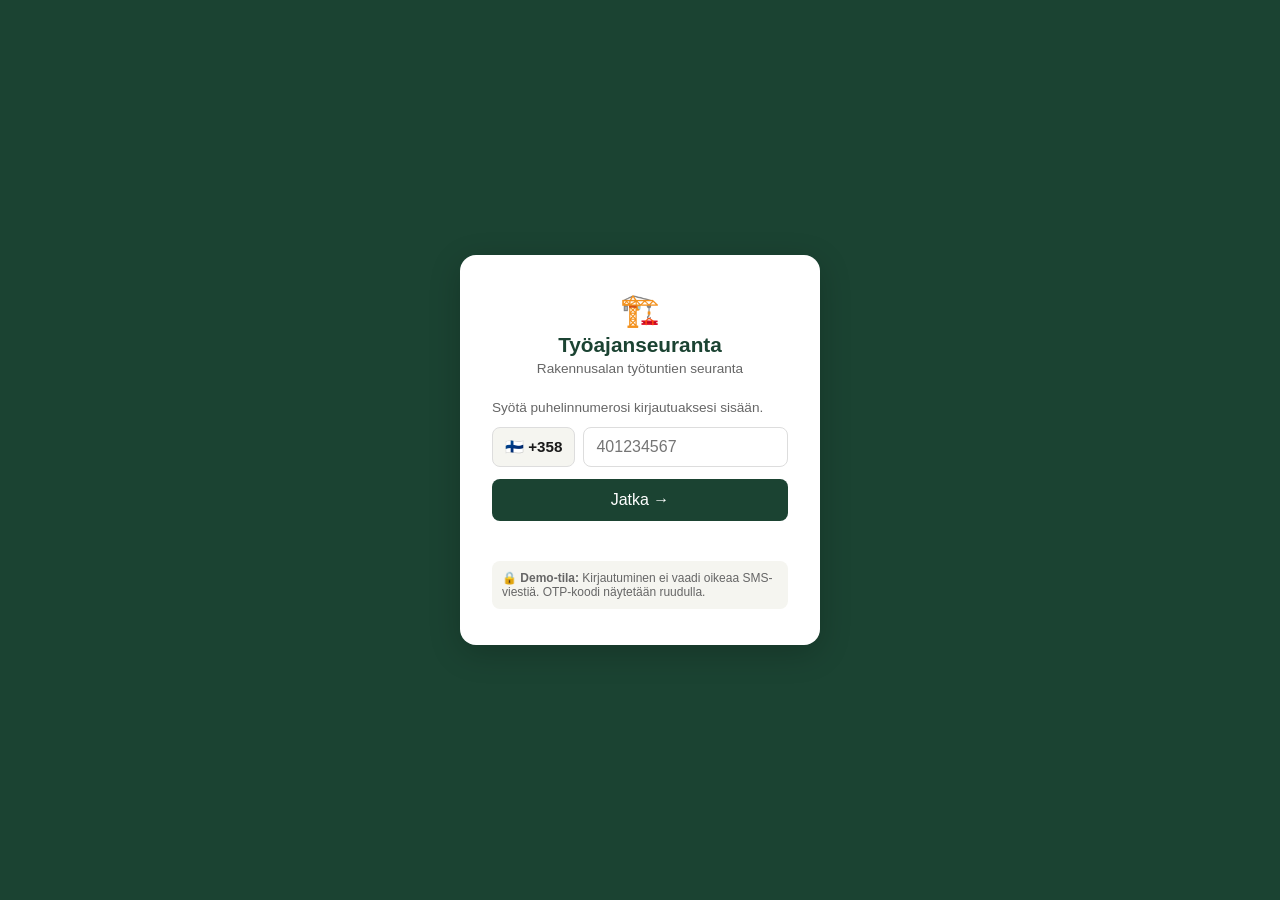
==== commit 1a007155: "feat: replace PIN login with phone number + OTP verification UI - Multi-step login: phone input → OT" ====
--- a/index.html
+++ b/index.html
@@ -24,18 +24,38 @@
 body { font-family: -apple-system, BlinkMacSystemFont, 'Segoe UI', sans-serif; background: var(--bg); color: var(--text); font-size: 15px; min-height: 100vh; }
 
 /* ── Login ── */
-#loginScreen { display: flex; align-items: center; justify-content: center; min-height: 100vh; background: var(--primary); }
-.login-box { background: #fff; border-radius: 16px; padding: 36px 32px; width: 320px; text-align: center; box-shadow: 0 8px 32px rgba(0,0,0,.2); }
+#loginScreen { display: flex; align-items: center; justify-content: center; min-height: 100vh; background: var(--primary); padding: 16px; }
+.login-box { background: #fff; border-radius: 16px; padding: 36px 32px; width: 100%; max-width: 360px; text-align: center; box-shadow: 0 8px 32px rgba(0,0,0,.2); }
 .login-logo { font-size: 2rem; margin-bottom: 4px; }
 .login-title { font-size: 1.3rem; font-weight: 700; color: var(--primary); margin-bottom: 4px; }
-.login-sub { font-size: .85rem; color: var(--muted); margin-bottom: 20px; }
-.login-worker-sel { width: 100%; margin-bottom: 12px; }
-.pin-display { font-size: 2rem; letter-spacing: .4em; min-height: 2.5rem; color: var(--primary); margin-bottom: 16px; }
-.pin-pad { display: grid; grid-template-columns: repeat(3, 1fr); gap: 8px; }
-.pin-btn { padding: 16px; font-size: 1.2rem; font-weight: 600; border: 1px solid var(--border); border-radius: 8px; background: #f9f9f9; cursor: pointer; transition: background .1s; }
-.pin-btn:active { background: #e8e8e8; }
-.pin-btn.danger { background: #fff0f0; color: var(--danger); }
-.login-err { color: var(--danger); font-size: .85rem; margin-top: 8px; min-height: 1.2em; }
+.login-sub { font-size: .85rem; color: var(--muted); margin-bottom: 24px; }
+
+/* Login steps */
+.login-step { display: none; }
+.login-step.active { display: block; }
+
+.phone-input-row { display: flex; gap: 8px; margin-bottom: 12px; }
+.phone-prefix { padding: 10px 12px; border: 1px solid var(--border); border-radius: 8px; background: var(--bg); font-size: .95rem; color: var(--text); font-weight: 600; white-space: nowrap; }
+.phone-inp { flex: 1; padding: 10px 12px; border: 1px solid var(--border); border-radius: 8px; font-size: 1rem; width: 100%; }
+.phone-inp:focus { outline: none; border-color: var(--primary); }
+
+.otp-box { background: #fffbe6; border: 2px solid var(--accent); border-radius: 10px; padding: 14px; margin-bottom: 16px; text-align: left; }
+.otp-demo-label { font-size: .72rem; font-weight: 700; color: var(--warn); text-transform: uppercase; letter-spacing: .05em; margin-bottom: 4px; }
+.otp-code { font-size: 2rem; font-weight: 700; color: var(--primary); letter-spacing: .25em; text-align: center; margin: 8px 0; }
+.otp-disclaimer { font-size: .72rem; color: var(--muted); line-height: 1.4; }
+
+.otp-input { width: 100%; padding: 12px; font-size: 1.4rem; text-align: center; letter-spacing: .3em; border: 2px solid var(--border); border-radius: 8px; margin-bottom: 12px; }
+.otp-input:focus { outline: none; border-color: var(--primary); }
+
+.login-err { color: var(--danger); font-size: .85rem; margin-top: 8px; min-height: 1.2em; text-align: left; }
+.login-back { background: none; border: none; color: var(--muted); font-size: .85rem; cursor: pointer; margin-top: 8px; text-decoration: underline; }
+
+.status-card { border-radius: 12px; padding: 20px; margin-bottom: 16px; text-align: center; }
+.status-card.pending { background: #fffbe6; border: 2px solid var(--accent); }
+.status-card.blocked { background: #fde8e6; border: 2px solid var(--danger); }
+.status-icon { font-size: 2.5rem; margin-bottom: 8px; }
+.status-title { font-size: 1.1rem; font-weight: 700; margin-bottom: 6px; }
+.status-text { font-size: .85rem; color: var(--muted); line-height: 1.5; }
 
 /* ── App shell ── */
 #app { display: none; min-height: 100vh; flex-direction: column; }
@@ -80,6 +100,7 @@
 .btn-ghost:hover { background: var(--bg); }
 .btn-sm { padding: 6px 12px; font-size: .82rem; }
 .btn-row { display: flex; gap: 8px; flex-wrap: wrap; }
+.btn-full { width: 100%; justify-content: center; padding: 12px; font-size: 1rem; }
 
 /* ── Forms ── */
 .inp { width: 100%; padding: 9px 12px; border: 1px solid var(--border); border-radius: 8px; font-size: .88rem; background: #fff; }
@@ -132,11 +153,12 @@
 /* ── Badges ── */
 .role-badge { display: inline-block; padding: 2px 8px; border-radius: 20px; font-size: .72rem; font-weight: 600; text-transform: uppercase; letter-spacing: .05em; }
 .role-admin { background: #fff3cd; color: #856404; }
+.role-supervisor { background: #e0e7ff; color: #3730a3; }
 .role-worker { background: #e8f5ee; color: var(--primary); }
 .status-badge { display: inline-block; padding: 2px 8px; border-radius: 20px; font-size: .72rem; font-weight: 600; }
-.status-approved { background: #e8f5ee; color: var(--success); }
-.status-rejected { background: #fde8e6; color: var(--danger); }
-.status-submitted { background: #fff3cd; color: #856404; }
+.status-approved, .status-active { background: #e8f5ee; color: var(--success); }
+.status-rejected, .status-blocked { background: #fde8e6; color: var(--danger); }
+.status-submitted, .status-pending { background: #fff3cd; color: #856404; }
 
 /* ── Modal ── */
 .modal-bg { display: none; position: fixed; inset: 0; background: rgba(0,0,0,.5); z-index: 1000; align-items: center; justify-content: center; padding: 16px; }
@@ -175,6 +197,11 @@
 .report-stat .val { font-size: 1.3rem; font-weight: 700; color: var(--primary); }
 .report-stat .lbl { font-size: .75rem; color: var(--muted); }
 
+/* ── Workers approval ── */
+.approval-card { border: 2px solid var(--accent); border-radius: 10px; padding: 14px; margin-bottom: 10px; }
+.approval-card-title { font-weight: 600; font-size: .95rem; margin-bottom: 4px; }
+.approval-card-sub { font-size: .8rem; color: var(--muted); margin-bottom: 10px; }
+
 /* ── Mobile bottom nav ── */
 .bottom-nav { display: none; }
 
@@ -189,6 +216,7 @@
   .stat-row { grid-template-columns: 1fr 1fr; }
   .data-table { font-size: .78rem; }
   .data-table th, .data-table td { padding: 7px 8px; }
+  .login-box { padding: 28px 20px; }
 }
 </style>
 </head>
@@ -200,25 +228,70 @@
     <div class="login-logo">🏗️</div>
     <div class="login-title">Työajanseuranta</div>
     <div class="login-sub">Rakennusalan työtuntien seuranta</div>
-    <select class="inp login-worker-sel" id="loginWorkerSel">
-      <option value="">– Valitse käyttäjä –</option>
-    </select>
-    <div class="pin-display" id="pinDisplay">––––</div>
-    <div class="pin-pad">
-      <button class="pin-btn" onclick="appendPin('1')">1</button>
-      <button class="pin-btn" onclick="appendPin('2')">2</button>
-      <button class="pin-btn" onclick="appendPin('3')">3</button>
-      <button class="pin-btn" onclick="appendPin('4')">4</button>
-      <button class="pin-btn" onclick="appendPin('5')">5</button>
-      <button class="pin-btn" onclick="appendPin('6')">6</button>
-      <button class="pin-btn" onclick="appendPin('7')">7</button>
-      <button class="pin-btn" onclick="appendPin('8')">8</button>
-      <button class="pin-btn" onclick="appendPin('9')">9</button>
-      <button class="pin-btn danger" onclick="clearPin()">✕</button>
-      <button class="pin-btn" onclick="appendPin('0')">0</button>
-      <button class="pin-btn" onclick="handleLogin()">✓</button>
+
+    <!-- Step 1: Phone number -->
+    <div class="login-step active" id="stepPhone">
+      <div style="font-size:.85rem;color:var(--muted);margin-bottom:12px;text-align:left">Syötä puhelinnumerosi kirjautuaksesi sisään.</div>
+      <div class="phone-input-row">
+        <span class="phone-prefix">🇫🇮 +358</span>
+        <input class="phone-inp" id="phoneInp" type="tel" placeholder="401234567" maxlength="15" inputmode="tel">
+      </div>
+      <button class="btn btn-primary btn-full" onclick="handlePhoneSubmit()">Jatka →</button>
+      <div class="login-err" id="phoneErr"></div>
+      <div style="margin-top:16px;padding:10px;background:var(--bg);border-radius:8px;font-size:.75rem;color:var(--muted);text-align:left">
+        🔒 <strong>Demo-tila:</strong> Kirjautuminen ei vaadi oikeaa SMS-viestiä. OTP-koodi näytetään ruudulla.
+      </div>
     </div>
-    <div class="login-err" id="loginErr"></div>
+
+    <!-- Step 2: OTP verification -->
+    <div class="login-step" id="stepOTP">
+      <div id="otpBox" class="otp-box">
+        <div class="otp-demo-label">⚠️ Demo – Ei oikeaa SMS:ää</div>
+        <div style="font-size:.8rem;color:var(--text);margin-bottom:4px">Koodisi numeroon <strong id="otpPhone"></strong>:</div>
+        <div class="otp-code" id="otpCodeDisplay">––––––</div>
+        <div class="otp-disclaimer">Oikea SMS-lähetys vaatii backend-integraation (Firebase, Twilio, Supabase). Tässä demossa koodi näytetään yllä.</div>
+      </div>
+      <input class="otp-input" id="otpInp" type="text" placeholder="000000" maxlength="6" inputmode="numeric">
+      <button class="btn btn-primary btn-full" onclick="handleOTPSubmit()">Kirjaudu sisään</button>
+      <div class="login-err" id="otpErr"></div>
+      <button class="login-back" onclick="goLoginStep('stepPhone')">← Vaihda numero</button>
+    </div>
+
+    <!-- Step 3: New user registration -->
+    <div class="login-step" id="stepRegister">
+      <div style="font-size:.85rem;color:var(--muted);margin-bottom:16px;text-align:left">Numeroa ei löydy. Luo uusi tili:</div>
+      <div class="form-group"><label class="form-label">Koko nimi *</label><input class="inp" id="regName" placeholder="Etunimi Sukunimi"></div>
+      <div class="form-group"><label class="form-label">Yritys</label><input class="inp" id="regCompany" placeholder="Rakennusliike Oy"></div>
+      <div class="form-group"><label class="form-label">Rooli</label>
+        <select class="inp" id="regRole">
+          <option value="worker">Työntekijä</option>
+          <option value="supervisor">Mestari / Työnjohtaja</option>
+        </select>
+      </div>
+      <button class="btn btn-primary btn-full" onclick="handleRegister()">Rekisteröidy</button>
+      <div class="login-err" id="regErr"></div>
+      <button class="login-back" onclick="goLoginStep('stepPhone')">← Takaisin</button>
+    </div>
+
+    <!-- Step 4: Pending approval -->
+    <div class="login-step" id="stepPending">
+      <div class="status-card pending">
+        <div class="status-icon">⏳</div>
+        <div class="status-title" style="color:var(--warn)">Tili odottaa hyväksyntää</div>
+        <div class="status-text">Rekisteröitymisesi on lähetetty ylläpidolle. Saat ilmoituksen, kun tilisi on hyväksytty.<br><br>Ota yhteyttä työnjohtajaasi jos prosessi kestää.</div>
+      </div>
+      <button class="btn btn-ghost btn-full" onclick="goLoginStep('stepPhone')">← Takaisin</button>
+    </div>
+
+    <!-- Step 5: Blocked -->
+    <div class="login-step" id="stepBlocked">
+      <div class="status-card blocked">
+        <div class="status-icon">🚫</div>
+        <div class="status-title" style="color:var(--danger)">Tili estetty</div>
+        <div class="status-text">Tilisi on estetty. Ota yhteyttä ylläpitoon.</div>
+      </div>
+      <button class="btn btn-ghost btn-full" onclick="goLoginStep('stepPhone')">← Takaisin</button>
+    </div>
   </div>
 </div>
 
@@ -275,17 +348,32 @@
     <div class="modal-body">
       <div class="form-row">
         <div class="form-group"><label class="form-label">Nimi *</label><input class="inp" id="wf_name"></div>
-        <div class="form-group"><label class="form-label">Rooli</label><select class="inp" id="wf_role"><option value="worker">Työntekijä</option><option value="admin">Admin</option></select></div>
+        <div class="form-group"><label class="form-label">Rooli</label>
+          <select class="inp" id="wf_role">
+            <option value="worker">Työntekijä</option>
+            <option value="supervisor">Mestari</option>
+            <option value="admin">Admin</option>
+          </select>
+        </div>
       </div>
       <div class="form-row">
+        <div class="form-group"><label class="form-label">Puhelin *</label><input class="inp" id="wf_phone" placeholder="+358401234567"></div>
         <div class="form-group"><label class="form-label">Sähköposti</label><input class="inp" id="wf_email" type="email"></div>
-        <div class="form-group"><label class="form-label">Puhelin</label><input class="inp" id="wf_phone"></div>
       </div>
       <div class="form-row">
-        <div class="form-group"><label class="form-label">PIN (4 num.)</label><input class="inp" id="wf_pin" type="password" maxlength="4" inputmode="numeric"></div>
+        <div class="form-group"><label class="form-label">Yritys</label><input class="inp" id="wf_company"></div>
+        <div class="form-group"><label class="form-label">Tila</label>
+          <select class="inp" id="wf_status">
+            <option value="active">Aktiivinen</option>
+            <option value="pending">Odottaa hyväksyntää</option>
+            <option value="blocked">Estetty</option>
+          </select>
+        </div>
+      </div>
+      <div class="form-row">
         <div class="form-group"><label class="form-label">Tuntipalkka €/h</label><input class="inp" id="wf_hourlyRate" type="number" step="0.01" min="0"></div>
-      </div>
-      <div class="form-group"><label class="form-label">Ylityökerroin</label><input class="inp" id="wf_overtimeMultiplier" type="number" step="0.1" min="1" value="1.5"></div>
+        <div class="form-group"><label class="form-label">Ylityökerroin</label><input class="inp" id="wf_overtimeMultiplier" type="number" step="0.1" min="1" value="1.5"></div>
+      </div>
     </div>
     <div class="modal-footer"><button class="btn btn-ghost" onclick="closeModal('workerModal')">Peruuta</button><button class="btn btn-primary" onclick="saveWorker()">Tallenna</button></div>
   </div>
@@ -369,20 +457,39 @@
     return rows[idx]||null;
   },
   remove: function(n,id) { this._s(n,this._t(n).filter(function(r){return r.id!==id;})); },
-  resetAll: function() { ['workers','customers','sites','entries'].forEach(function(t){localStorage.removeItem(P+t);}); },
-  export: function() { var o={}; ['workers','customers','sites','entries'].forEach(function(t){o[t]=db._t(t);}); return o; },
+  resetAll: function() {
+    ['workers','customers','sites','entries','verification_logs','device_logs'].forEach(function(t){localStorage.removeItem(P+t);});
+  },
+  export: function() {
+    var o={};
+    ['workers','customers','sites','entries'].forEach(function(t){o[t]=db._t(t);});
+    return o;
+  },
   import: function(snap) { Object.keys(snap).forEach(function(t){db._s(t,snap[t]);}); }
 };
 
 // ══════════════════════════════════════════════════
+// DEVICE FINGERPRINT
+// ══════════════════════════════════════════════════
+function getDeviceId() {
+  var k = P+'device_id';
+  var id = localStorage.getItem(k);
+  if (!id) {
+    id = typeof crypto!=='undefined'&&crypto.randomUUID ? crypto.randomUUID() : Math.random().toString(36).slice(2)+Date.now().toString(36);
+    localStorage.setItem(k, id);
+  }
+  return id;
+}
+
+// ══════════════════════════════════════════════════
 // SEED
 // ══════════════════════════════════════════════════
 function seedIfEmpty() {
   if (db.list('workers').length > 0) return;
-  var w1=db.insert('workers',{name:'Matti Virtanen',role:'admin',pin:'1234',email:'matti@example.fi',phone:'040-1234567',hourlyRate:22,overtimeMultiplier:1.5,active:true});
-  var w2=db.insert('workers',{name:'Juha Korhonen',role:'worker',pin:'0000',email:'juha@example.fi',phone:'040-2345678',hourlyRate:18,overtimeMultiplier:1.5,active:true});
-  var w3=db.insert('workers',{name:'Sari Mäkinen',role:'worker',pin:'0000',email:'sari@example.fi',phone:'040-3456789',hourlyRate:18,overtimeMultiplier:1.5,active:true});
-  var w4=db.insert('workers',{name:'Pekka Leinonen',role:'worker',pin:'0000',email:'pekka@example.fi',phone:'040-4567890',hourlyRate:16,overtimeMultiplier:1.5,active:true});
+  var w1=db.insert('workers',{name:'Matti Virtanen',role:'admin',phone:'+358401234567',email:'matti@example.fi',company:'Rakennusliike Oy',hourlyRate:22,overtimeMultiplier:1.5,status:'active',active:true});
+  var w2=db.insert('workers',{name:'Juha Korhonen',role:'supervisor',phone:'+358402345678',email:'juha@example.fi',company:'Rakennusliike Oy',hourlyRate:20,overtimeMultiplier:1.5,status:'active',active:true});
+  var w3=db.insert('workers',{name:'Sari Mäkinen',role:'worker',phone:'+358403456789',email:'sari@example.fi',company:'Rakennusliike Oy',hourlyRate:18,overtimeMultiplier:1.5,status:'active',active:true});
+  var w4=db.insert('workers',{name:'Pekka Leinonen',role:'worker',phone:'+358404567890',email:'pekka@example.fi',company:'Rakennusliike Oy',hourlyRate:16,overtimeMultiplier:1.5,status:'active',active:true});
   var c1=db.insert('customers',{name:'Rakennusliike Oy',contactPerson:'Kari Niemi',email:'kari@rakennus.fi',phone:'09-1234567',address:'Mannerheimintie 1',city:'Helsinki',businessId:'1234567-8',active:true});
   var c2=db.insert('customers',{name:'Kiinteistö Oy Vantaa',contactPerson:'Liisa Salo',email:'liisa@kiint.fi',phone:'09-2345678',address:'Tikkurilantie 5',city:'Vantaa',businessId:'2345678-9',active:true});
   var c3=db.insert('customers',{name:'Espoo Rakennus Oy',contactPerson:'Timo Lehtinen',email:'timo@espoor.fi',phone:'09-3456789',address:'Espoonkatu 10',city:'Espoo',businessId:'3456789-0',active:true});
@@ -442,9 +549,95 @@
 var STATUS_LABELS={submitted:'Lähetetty',approved:'Hyväksytty',rejected:'Hylätty'};
 
 // ══════════════════════════════════════════════════
-// AUTH
-// ══════════════════════════════════════════════════
-var _session=null, _pin='';
+// AUTH — Phone OTP
+// ══════════════════════════════════════════════════
+var _session=null;
+var _pendingPhone='';
+var _pendingOTP='';
+
+function normalizePhone(raw) {
+  var n = raw.replace(/\s/g,'');
+  if (n.startsWith('0')) n = '+358' + n.slice(1);
+  if (!n.startsWith('+')) n = '+358' + n;
+  return n;
+}
+
+function goLoginStep(stepId) {
+  document.querySelectorAll('.login-step').forEach(function(el){el.classList.remove('active');});
+  var el = document.getElementById(stepId);
+  if (el) el.classList.add('active');
+}
+
+function handlePhoneSubmit() {
+  var raw = document.getElementById('phoneInp').value.trim();
+  document.getElementById('phoneErr').textContent = '';
+  if (!raw) { document.getElementById('phoneErr').textContent = 'Syötä puhelinnumero.'; return; }
+  _pendingPhone = normalizePhone(raw);
+
+  // Find worker by phone
+  var workers = db.list('workers');
+  var worker = workers.find(function(w){ return normalizePhone(w.phone||'') === _pendingPhone; });
+
+  if (worker) {
+    if (worker.status === 'pending') { goLoginStep('stepPending'); return; }
+    if (worker.status === 'blocked') { goLoginStep('stepBlocked'); return; }
+    // Generate OTP
+    _pendingOTP = String(Math.floor(100000 + Math.random()*900000));
+    db.insert('verification_logs', {phone: _pendingPhone, code: _pendingOTP, workerId: worker.id});
+    document.getElementById('otpPhone').textContent = _pendingPhone;
+    document.getElementById('otpCodeDisplay').textContent = _pendingOTP;
+    document.getElementById('otpInp').value = '';
+    document.getElementById('otpErr').textContent = '';
+    goLoginStep('stepOTP');
+  } else {
+    // New user — go to registration
+    goLoginStep('stepRegister');
+    document.getElementById('regErr').textContent = '';
+    document.getElementById('regName').value = '';
+    document.getElementById('regCompany').value = '';
+  }
+}
+
+function handleOTPSubmit() {
+  var entered = document.getElementById('otpInp').value.trim();
+  document.getElementById('otpErr').textContent = '';
+  if (!entered) { document.getElementById('otpErr').textContent = 'Syötä OTP-koodi.'; return; }
+  if (entered !== _pendingOTP) { document.getElementById('otpErr').textContent = 'Väärä koodi. Yritä uudelleen.'; return; }
+
+  var workers = db.list('workers');
+  var worker = workers.find(function(w){ return normalizePhone(w.phone||'') === _pendingPhone; });
+  if (!worker) { document.getElementById('otpErr').textContent = 'Käyttäjää ei löydy.'; return; }
+
+  // Log device
+  var deviceId = getDeviceId();
+  db.insert('device_logs', {workerId: worker.id, deviceId: deviceId, type: 'login', timestamp: new Date().toISOString()});
+
+  saveSession({workerId: worker.id, workerName: worker.name, role: worker.role, deviceId: deviceId});
+  showApp();
+}
+
+function handleRegister() {
+  var name = document.getElementById('regName').value.trim();
+  var company = document.getElementById('regCompany').value.trim();
+  var role = document.getElementById('regRole').value;
+  document.getElementById('regErr').textContent = '';
+  if (!name) { document.getElementById('regErr').textContent = 'Nimi on pakollinen.'; return; }
+
+  var deviceId = getDeviceId();
+  db.insert('workers', {
+    name: name,
+    phone: _pendingPhone,
+    company: company,
+    role: role,
+    status: 'pending',
+    active: false,
+    hourlyRate: 0,
+    overtimeMultiplier: 1.5,
+    registeredDeviceId: deviceId
+  });
+  db.insert('device_logs', {workerId: null, deviceId: deviceId, type: 'register', phone: _pendingPhone, timestamp: new Date().toISOString()});
+  goLoginStep('stepPending');
+}
 
 function restoreSession() {
   try { var s=JSON.parse(sessionStorage.getItem('wt_session')||'null'); if(s){_session=s;return true;} } catch(e){}
@@ -452,49 +645,27 @@
 }
 function saveSession(s) { _session=s; sessionStorage.setItem('wt_session',JSON.stringify(s)); }
 
-function populateWorkerSelect() {
-  var sel=document.getElementById('loginWorkerSel');
-  var workers=db.list('workers',function(w){return w.active!==false;});
-  sel.innerHTML='<option value="">– Valitse käyttäjä –</option>'+workers.map(function(w){return '<option value="'+w.id+'">'+esc(w.name)+'</option>';}).join('');
-}
-
-function appendPin(d) {
-  if(_pin.length>=4) return;
-  _pin+=d;
-  document.getElementById('pinDisplay').textContent='●'.repeat(_pin.length)+'–'.repeat(4-_pin.length);
-}
-function clearPin() {
-  _pin='';
-  document.getElementById('pinDisplay').textContent='––––';
-  document.getElementById('loginErr').textContent='';
-}
-function handleLogin() {
-  var wid=document.getElementById('loginWorkerSel').value;
-  if(!wid){document.getElementById('loginErr').textContent='Valitse käyttäjä.';return;}
-  if(_pin.length<4){document.getElementById('loginErr').textContent='Syötä 4-numeroinen PIN.';return;}
-  var w=db.get('workers',wid);
-  if(!w||w.pin!==_pin){document.getElementById('loginErr').textContent='Väärä PIN.';clearPin();return;}
-  saveSession({workerId:w.id,workerName:w.name,role:w.role});
-  showApp();
-}
 function logout() {
-  _session=null; sessionStorage.removeItem('wt_session'); clearPin();
-  document.getElementById('loginErr').textContent='';
+  _session=null; sessionStorage.removeItem('wt_session');
+  _pendingPhone=''; _pendingOTP='';
+  document.getElementById('phoneInp').value='';
   document.getElementById('app').style.display='none';
   document.getElementById('app').classList.remove('visible');
   document.getElementById('loginScreen').style.display='flex';
-}
+  goLoginStep('stepPhone');
+}
+
 function showApp() {
   document.getElementById('loginScreen').style.display='none';
   var app=document.getElementById('app');
   app.style.display='flex';
   app.classList.add('visible');
   document.getElementById('headerUser').textContent=_session.workerName||'';
-  var adm=_session.role==='admin';
+  var adm=_session.role==='admin'||_session.role==='supervisor';
   document.getElementById('adminSep').style.display=adm?'':'none';
   document.getElementById('adminLabel').style.display=adm?'':'none';
-  document.getElementById('navWorkers').style.display=adm?'':'none';
-  document.getElementById('navCustomers').style.display=adm?'':'none';
+  document.getElementById('navWorkers').style.display=_session.role==='admin'?'':'none';
+  document.getElementById('navCustomers').style.display=_session.role==='admin'?'':'none';
   document.getElementById('navSites').style.display=adm?'':'none';
   switchPanel('home');
   resumeTimerIfActive();
@@ -534,6 +705,7 @@
   var monthStart=today.slice(0,7)+'-01';
   var monthE=allEntries.filter(function(e){return e.date>=monthStart&&e.date<=today;});
   var pendingE=allEntries.filter(function(e){return e.status==='submitted';});
+  var pendingWorkers=db.list('workers',function(w){return w.status==='pending';});
   var totalToday=todayE.reduce(function(a,e){return a+(e.netMs||0);},0);
   var totalMonth=monthE.reduce(function(a,e){return a+(e.netMs||0);},0);
   var myToday=todayE.filter(function(e){return e.workerId===s.workerId;}).reduce(function(a,e){return a+(e.netMs||0);},0);
@@ -570,7 +742,15 @@
   }
   html+='</div>';
   if(isAdm){
-    html+='<div class="card mt-4"><div class="card-title">Tänään töissä</div>'+workerRows+'</div>';
+    if(pendingWorkers.length>0){
+      html+='<div class="card mt-4" style="border:2px solid var(--accent)"><div class="card-title">👤 Hyväksyntää odottavat tilit ('+pendingWorkers.length+')</div>';
+      pendingWorkers.forEach(function(w){
+        html+='<div class="approval-card"><div class="approval-card-title">'+esc(w.name)+'</div><div class="approval-card-sub">'+esc(w.phone||'')+(w.company?' · '+esc(w.company):'')+'<br>Rooli: '+esc(w.role)+'</div>';
+        html+='<div class="btn-row"><button class="btn btn-green btn-sm" onclick="approveWorker(\''+w.id+'\')">✓ Hyväksy</button><button class="btn btn-danger btn-sm" onclick="blockWorker(\''+w.id+'\')">✕ Estä</button></div></div>';
+      });
+      html+='</div>';
+    }
+    html+='<div class="card mt-3"><div class="card-title">Tänään töissä</div>'+workerRows+'</div>';
     if(pendingE.length>0){
       html+='<div class="card mt-3"><div class="card-title">⏳ Odottaa hyväksyntää ('+pendingE.length+')</div>'+pendingRows;
       if(pendingE.length>5) html+='<div style="font-size:.8rem;color:var(--muted);padding:8px">+ '+(pendingE.length-5)+' lisää</div>';
@@ -579,6 +759,17 @@
   }
   html+='<div class="quick-actions mt-4"><button class="btn btn-green" onclick="switchPanel(\'timer\')">▶ Aloita työvuoro</button><button class="btn btn-ghost" onclick="switchPanel(\'calendar\')">📅 Kalenteri</button><button class="btn btn-ghost" onclick="switchPanel(\'reports\')">📊 Raportit</button></div>';
   document.getElementById('panel-home').innerHTML=html;
+}
+
+function approveWorker(id) {
+  db.update('workers', id, {status:'active', active:true});
+  toast('Käyttäjä hyväksytty.','success');
+  renderHome();
+}
+function blockWorker(id) {
+  db.update('workers', id, {status:'blocked', active:false});
+  toast('Käyttäjä estetty.','warn');
+  renderHome();
 }
 
 // ══════════════════════════════════════════════════
@@ -694,7 +885,7 @@
 function calEntries(){
   var s=_session;
   return db.list('entries',function(e){
-    if(s.role!=='admin'&&e.workerId!==s.workerId) return false;
+    if(s.role!=='admin'&&s.role!=='supervisor'&&e.workerId!==s.workerId) return false;
     if(_calFilters.workerId&&e.workerId!==_calFilters.workerId) return false;
     if(_calFilters.customerId){var si=db.get('sites',e.siteId);if(!si||si.customerId!==_calFilters.customerId) return false;}
     return true;
@@ -703,7 +894,7 @@
 function renderCalendar(){
   var workers=db.list('workers',function(w){return w.active!==false;});
   var customers=db.list('customers',function(c){return c.active!==false;});
-  var isAdm=_session.role==='admin';
+  var isAdm=_session.role==='admin'||_session.role==='supervisor';
   var label='';
   if(_calView==='month') label=_calDate.toLocaleDateString('fi-FI',{month:'long',year:'numeric'});
   else if(_calView==='week') label='Vk '+getWeekNum(_calDate);
@@ -825,16 +1016,28 @@
 var _editWorkerId=null;
 function renderWorkers(){
   var workers=db.list('workers');
+  var pending=workers.filter(function(w){return w.status==='pending';});
+  var pendingHtml='';
+  if(pending.length){
+    pendingHtml='<div class="card" style="border:2px solid var(--accent);margin-bottom:12px"><div class="card-title">⏳ Odottaa hyväksyntää ('+pending.length+')</div>';
+    pending.forEach(function(w){
+      pendingHtml+='<div class="approval-card"><div class="approval-card-title">'+esc(w.name)+'</div><div class="approval-card-sub">'+esc(w.phone||'')+(w.company?' · '+esc(w.company):'')+'</div><div class="btn-row"><button class="btn btn-green btn-sm" onclick="approveWorker(\''+w.id+'\')">✓ Hyväksy</button><button class="btn btn-danger btn-sm" onclick="blockWorker(\''+w.id+'\')">✕ Estä</button></div></div>';
+    });
+    pendingHtml+='</div>';
+  }
   document.getElementById('panel-workers').innerHTML=
     '<div class="panel-header"><h2 class="panel-title">Työntekijät</h2><button class="btn btn-primary btn-sm" onclick="openWorkerForm()">+ Lisää</button></div>'+
+    pendingHtml+
     '<div class="search-row"><input class="inp inp-sm" placeholder="🔍 Hae nimellä..." oninput="filterWorkers(this.value)"></div>'+
     '<div id="workersTable" class="card" style="padding:0;overflow:hidden">'+workersTable(workers)+'</div>';
 }
 function workersTable(workers){
   if(!workers.length) return '<p class="empty-msg">Ei työntekijöitä.</p>';
-  return '<table class="data-table"><thead><tr><th>Nimi</th><th>Rooli</th><th>Sähköposti</th><th>€/h</th><th>Tila</th><th></th></tr></thead><tbody>'+
+  return '<table class="data-table"><thead><tr><th>Nimi</th><th>Rooli</th><th>Puhelin</th><th>Yritys</th><th>Tila</th><th></th></tr></thead><tbody>'+
     workers.map(function(w){
-      return '<tr class="'+(w.active===false?'row-inactive':'')+'"><td><strong>'+esc(w.name)+'</strong></td><td><span class="role-badge role-'+w.role+'">'+(w.role==='admin'?'Admin':'Työntekijä')+'</span></td><td>'+esc(w.email||'')+'</td><td>'+(w.hourlyRate?w.hourlyRate+'€':'–')+'</td><td><span class="status-badge '+(w.active!==false?'status-approved':'status-rejected')+'">'+(w.active!==false?'Aktiivinen':'Ei aktiivinen')+'</span></td><td class="row-actions"><button class="icon-btn" onclick="openWorkerForm(\''+w.id+'\')">✏️</button><button class="icon-btn" onclick="toggleWorkerActive(\''+w.id+'\','+(w.active!==false)+')">'+(w.active!==false?'🚫':'✅')+'</button></td></tr>';
+      var roleLabel = w.role==='admin'?'Admin':w.role==='supervisor'?'Mestari':'Työntekijä';
+      var statusLabel = {active:'Aktiivinen',pending:'Odottaa',blocked:'Estetty'}[w.status||'active']||'Aktiivinen';
+      return '<tr class="'+(w.status==='blocked'?'row-inactive':'')+'"><td><strong>'+esc(w.name)+'</strong></td><td><span class="role-badge role-'+w.role+'">'+roleLabel+'</span></td><td>'+esc(w.phone||'')+'</td><td>'+esc(w.company||'')+'</td><td><span class="status-badge status-'+(w.status||'active')+'">'+statusLabel+'</span></td><td class="row-actions"><button class="icon-btn" onclick="openWorkerForm(\''+w.id+'\')">✏️</button></td></tr>';
     }).join('')+'</tbody></table>';
 }
 function filterWorkers(q){
@@ -845,23 +1048,26 @@
   id=id||null; _editWorkerId=id;
   document.getElementById('workerModalTitle').textContent=id?'Muokkaa työntekijää':'Uusi työntekijä';
   var w=id?db.get('workers',id):{};
-  ['name','email','phone','role','pin','hourlyRate','overtimeMultiplier'].forEach(function(k){
+  ['name','phone','email','role','company','hourlyRate','overtimeMultiplier'].forEach(function(k){
     var inp=document.getElementById('wf_'+k); if(inp) inp.value=w[k]!=null?w[k]:'';
   });
+  var statusEl=document.getElementById('wf_status');
+  if(statusEl) statusEl.value=w.status||'active';
   if(!id){var om=document.getElementById('wf_overtimeMultiplier');if(om)om.value='1.5';}
   openModal('workerModal');
 }
 function saveWorker(){
   var data={};
-  ['name','email','phone','role','pin','hourlyRate','overtimeMultiplier'].forEach(function(k){var inp=document.getElementById('wf_'+k);data[k]=inp?inp.value.trim():'';});
+  ['name','phone','email','role','company','hourlyRate','overtimeMultiplier'].forEach(function(k){var inp=document.getElementById('wf_'+k);data[k]=inp?inp.value.trim():'';});
+  data.status=(document.getElementById('wf_status')||{}).value||'active';
+  data.active=data.status==='active';
   if(!data.name){toast('Nimi on pakollinen.','warn');return;}
   data.hourlyRate=parseFloat(data.hourlyRate)||0;
   data.overtimeMultiplier=parseFloat(data.overtimeMultiplier)||1.5;
   if(_editWorkerId){db.update('workers',_editWorkerId,data);toast('Päivitetty.','success');}
-  else{db.insert('workers',Object.assign({},data,{active:true}));toast('Lisätty.','success');}
+  else{db.insert('workers',data);toast('Lisätty.','success');}
   closeModal('workerModal');renderWorkers();
 }
-function toggleWorkerActive(id,cur){db.update('workers',id,{active:!cur});toast(cur?'Deaktivoitu.':'Aktivoitu.','info');renderWorkers();}
 
 // ══════════════════════════════════════════════════
 // CUSTOMERS
@@ -965,7 +1171,7 @@
   var sites=db.list('sites');
   var today=new Date().toISOString().slice(0,10);
   var monthStart=today.slice(0,7)+'-01';
-  var isAdm=_session.role==='admin';
+  var isAdm=_session.role==='admin'||_session.role==='supervisor';
   document.getElementById('panel-reports').innerHTML=
     '<div class="panel-header"><h2 class="panel-title">Raportit</h2></div>'+
     '<div class="card"><div class="card-title">Suodattimet</div>'+
@@ -984,7 +1190,7 @@
   var st=(document.getElementById('rStatus')||{}).value||'';
   var s=_session;
   return db.list('entries',function(e){
-    if(s.role!=='admin'&&e.workerId!==s.workerId) return false;
+    if(s.role!=='admin'&&s.role!=='supervisor'&&e.workerId!==s.workerId) return false;
     if(from&&e.date<from) return false;
     if(to&&e.date>to) return false;
     if(wid&&e.workerId!==wid) return false;
@@ -1047,12 +1253,19 @@
 // SETTINGS
 // ══════════════════════════════════════════════════
 function renderSettings(){
+  var deviceId = getDeviceId();
   document.getElementById('panel-settings').innerHTML=
     '<div class="panel-header"><h2 class="panel-title">Asetukset</h2></div>'+
+    '<div class="card mt-3"><div class="card-title">Profiili</div>'+
+    '<table style="width:100%;font-size:.88rem;border-collapse:collapse">'+
+    '<tr><td style="padding:6px 0;color:var(--muted);width:40%">Nimi</td><td>'+esc(_session.workerName||'')+'</td></tr>'+
+    '<tr><td style="padding:6px 0;color:var(--muted)">Rooli</td><td>'+esc(_session.role||'')+'</td></tr>'+
+    '<tr><td style="padding:6px 0;color:var(--muted)">Laite-ID</td><td style="font-family:monospace;font-size:.78rem">'+esc(deviceId.slice(0,16))+'…</td></tr>'+
+    '</table></div>'+
     '<div class="card mt-3"><div class="card-title">Tiedot</div><p style="font-size:.85rem;color:var(--muted)">Kaikki tiedot tallennetaan selaimesi localStorage-muistiin.</p>'+
     '<div class="btn-row mt-3"><button class="btn btn-ghost" onclick="exportData()">⬇ Varmuuskopioi JSON</button><label class="btn btn-ghost" style="cursor:pointer">⬆ Palauta JSON<input type="file" accept=".json" style="display:none" onchange="importData(event)"></label></div></div>'+
     '<div class="card mt-3"><div class="card-title">Demo-data</div><p style="font-size:.85rem;color:var(--muted)">Nollaa kaikki data ja lataa alkuperäinen demo-data uudelleen.</p><div class="btn-row mt-3"><button class="btn btn-danger" onclick="resetToDemo()">⚠️ Nollaa demo-data</button></div></div>'+
-    '<div class="card mt-3"><div class="card-title">Versio</div><p style="font-size:.8rem;color:var(--muted)">Työajanseuranta Platform v1.0.0<br>Admin: Matti Virtanen PIN 1234 | Työntekijät PIN 0000</p></div>';
+    '<div class="card mt-3"><div class="card-title">Versio</div><p style="font-size:.8rem;color:var(--muted)">Työajanseuranta Platform v2.0.0<br><br>Demo-kirjautuminen: syötä puhelinnumero ja käytä näytettävää OTP-koodia.<br>+358401234567 (Admin), +358402345678 (Mestari), +358403456789 (Työntekijä)</p></div>';
 }
 function exportData(){
   var a=document.createElement('a');
@@ -1077,8 +1290,12 @@
 // INIT
 // ══════════════════════════════════════════════════
 seedIfEmpty();
-populateWorkerSelect();
+getDeviceId();
 if(restoreSession()){showApp();}
+
+// Allow pressing Enter on phone/OTP inputs
+document.getElementById('phoneInp').addEventListener('keydown', function(e){ if(e.key==='Enter') handlePhoneSubmit(); });
+document.getElementById('otpInp').addEventListener('keydown', function(e){ if(e.key==='Enter') handleOTPSubmit(); });
 </script>
 </body>
 </html>
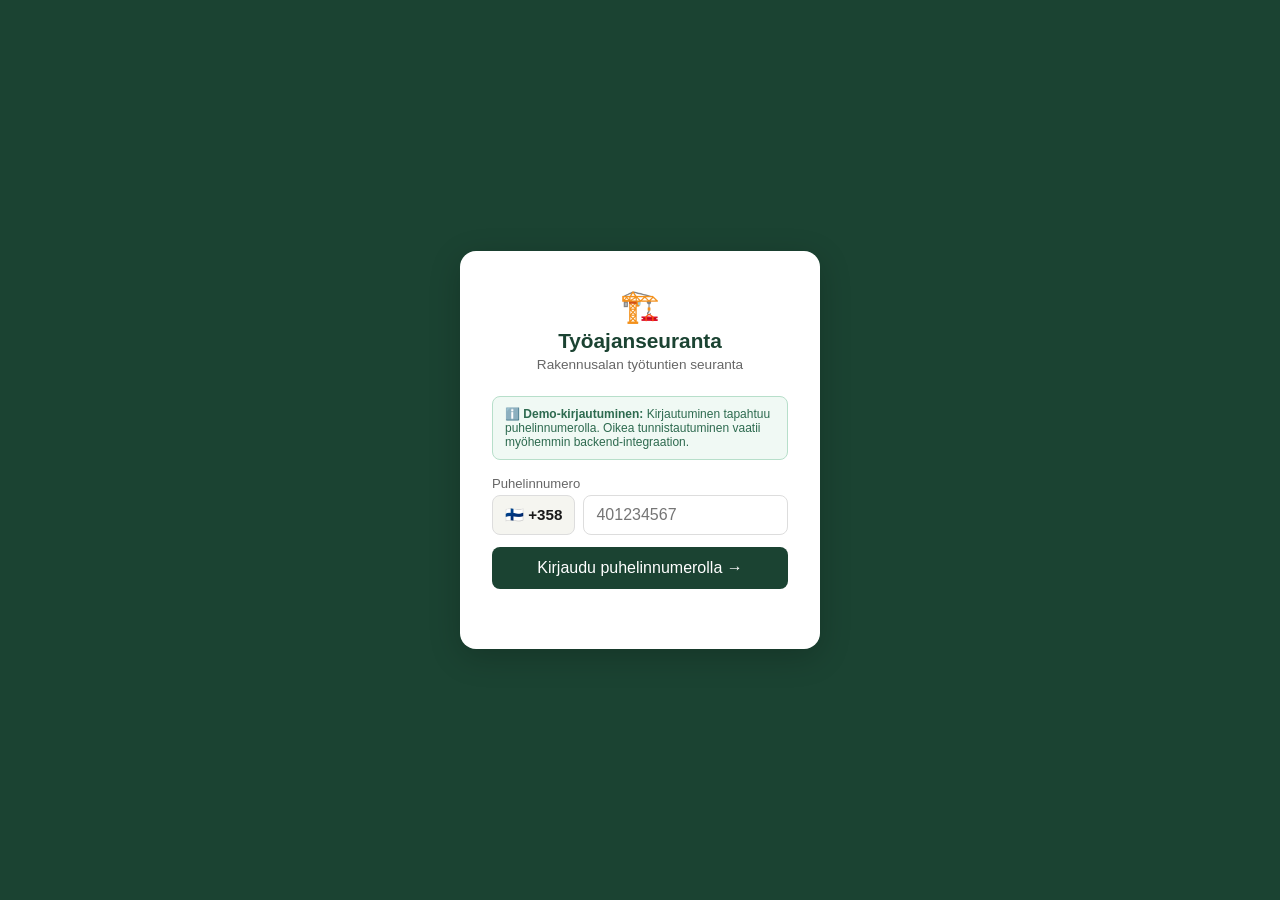
==== commit 74221a45: "feat: simplify login to phone-number only, remove OTP/SMS - Login: enter phone number → if exists lo" ====
--- a/index.html
+++ b/index.html
@@ -39,13 +39,7 @@
 .phone-inp { flex: 1; padding: 10px 12px; border: 1px solid var(--border); border-radius: 8px; font-size: 1rem; width: 100%; }
 .phone-inp:focus { outline: none; border-color: var(--primary); }
 
-.otp-box { background: #fffbe6; border: 2px solid var(--accent); border-radius: 10px; padding: 14px; margin-bottom: 16px; text-align: left; }
-.otp-demo-label { font-size: .72rem; font-weight: 700; color: var(--warn); text-transform: uppercase; letter-spacing: .05em; margin-bottom: 4px; }
-.otp-code { font-size: 2rem; font-weight: 700; color: var(--primary); letter-spacing: .25em; text-align: center; margin: 8px 0; }
-.otp-disclaimer { font-size: .72rem; color: var(--muted); line-height: 1.4; }
-
-.otp-input { width: 100%; padding: 12px; font-size: 1.4rem; text-align: center; letter-spacing: .3em; border: 2px solid var(--border); border-radius: 8px; margin-bottom: 12px; }
-.otp-input:focus { outline: none; border-color: var(--primary); }
+.demo-note { background: #f0f9f4; border: 1px solid #b7dfca; border-radius: 8px; padding: 10px 12px; font-size: .75rem; color: #2D6A4F; margin-bottom: 16px; text-align: left; }
 
 .login-err { color: var(--danger); font-size: .85rem; margin-top: 8px; min-height: 1.2em; text-align: left; }
 .login-back { background: none; border: none; color: var(--muted); font-size: .85rem; cursor: pointer; margin-top: 8px; text-decoration: underline; }
@@ -229,43 +223,31 @@
     <div class="login-title">Työajanseuranta</div>
     <div class="login-sub">Rakennusalan työtuntien seuranta</div>
 
-    <!-- Step 1: Phone number -->
+    <!-- Step 1: Phone login / registration -->
     <div class="login-step active" id="stepPhone">
-      <div style="font-size:.85rem;color:var(--muted);margin-bottom:12px;text-align:left">Syötä puhelinnumerosi kirjautuaksesi sisään.</div>
-      <div class="phone-input-row">
-        <span class="phone-prefix">🇫🇮 +358</span>
-        <input class="phone-inp" id="phoneInp" type="tel" placeholder="401234567" maxlength="15" inputmode="tel">
-      </div>
-      <button class="btn btn-primary btn-full" onclick="handlePhoneSubmit()">Jatka →</button>
+      <div class="demo-note">ℹ️ <strong>Demo-kirjautuminen:</strong> Kirjautuminen tapahtuu puhelinnumerolla. Oikea tunnistautuminen vaatii myöhemmin backend-integraation.</div>
+      <div class="form-group" style="text-align:left">
+        <label class="form-label">Puhelinnumero</label>
+        <div class="phone-input-row">
+          <span class="phone-prefix">🇫🇮 +358</span>
+          <input class="phone-inp" id="phoneInp" type="tel" placeholder="401234567" maxlength="15" inputmode="tel">
+        </div>
+      </div>
+      <button class="btn btn-primary btn-full" onclick="handlePhoneSubmit()">Kirjaudu puhelinnumerolla →</button>
       <div class="login-err" id="phoneErr"></div>
-      <div style="margin-top:16px;padding:10px;background:var(--bg);border-radius:8px;font-size:.75rem;color:var(--muted);text-align:left">
-        🔒 <strong>Demo-tila:</strong> Kirjautuminen ei vaadi oikeaa SMS-viestiä. OTP-koodi näytetään ruudulla.
-      </div>
     </div>
 
-    <!-- Step 2: OTP verification -->
-    <div class="login-step" id="stepOTP">
-      <div id="otpBox" class="otp-box">
-        <div class="otp-demo-label">⚠️ Demo – Ei oikeaa SMS:ää</div>
-        <div style="font-size:.8rem;color:var(--text);margin-bottom:4px">Koodisi numeroon <strong id="otpPhone"></strong>:</div>
-        <div class="otp-code" id="otpCodeDisplay">––––––</div>
-        <div class="otp-disclaimer">Oikea SMS-lähetys vaatii backend-integraation (Firebase, Twilio, Supabase). Tässä demossa koodi näytetään yllä.</div>
-      </div>
-      <input class="otp-input" id="otpInp" type="text" placeholder="000000" maxlength="6" inputmode="numeric">
-      <button class="btn btn-primary btn-full" onclick="handleOTPSubmit()">Kirjaudu sisään</button>
-      <div class="login-err" id="otpErr"></div>
-      <button class="login-back" onclick="goLoginStep('stepPhone')">← Vaihda numero</button>
-    </div>
-
-    <!-- Step 3: New user registration -->
+    <!-- Step 2: New user registration -->
     <div class="login-step" id="stepRegister">
-      <div style="font-size:.85rem;color:var(--muted);margin-bottom:16px;text-align:left">Numeroa ei löydy. Luo uusi tili:</div>
-      <div class="form-group"><label class="form-label">Koko nimi *</label><input class="inp" id="regName" placeholder="Etunimi Sukunimi"></div>
+      <div style="font-size:.85rem;color:var(--muted);margin-bottom:16px;text-align:left">Numeroa ei löydy järjestelmästä. Luo uusi profiili:</div>
+      <div class="form-group"><label class="form-label">Nimi *</label><input class="inp" id="regName" placeholder="Etunimi Sukunimi"></div>
+      <div class="form-group"><label class="form-label">Puhelinnumero</label><input class="inp" id="regPhone" readonly style="background:var(--bg);color:var(--muted)"></div>
       <div class="form-group"><label class="form-label">Yritys</label><input class="inp" id="regCompany" placeholder="Rakennusliike Oy"></div>
       <div class="form-group"><label class="form-label">Rooli</label>
         <select class="inp" id="regRole">
           <option value="worker">Työntekijä</option>
           <option value="supervisor">Mestari / Työnjohtaja</option>
+          <option value="admin">Admin</option>
         </select>
       </div>
       <button class="btn btn-primary btn-full" onclick="handleRegister()">Rekisteröidy</button>
@@ -273,7 +255,7 @@
       <button class="login-back" onclick="goLoginStep('stepPhone')">← Takaisin</button>
     </div>
 
-    <!-- Step 4: Pending approval -->
+    <!-- Step 3: Pending approval -->
     <div class="login-step" id="stepPending">
       <div class="status-card pending">
         <div class="status-icon">⏳</div>
@@ -486,6 +468,7 @@
 // ══════════════════════════════════════════════════
 function seedIfEmpty() {
   if (db.list('workers').length > 0) return;
+  db.insert('workers',{name:'Sergei',role:'admin',phone:'+358466444935',email:'',company:'',hourlyRate:0,overtimeMultiplier:1.5,status:'active',active:true});
   var w1=db.insert('workers',{name:'Matti Virtanen',role:'admin',phone:'+358401234567',email:'matti@example.fi',company:'Rakennusliike Oy',hourlyRate:22,overtimeMultiplier:1.5,status:'active',active:true});
   var w2=db.insert('workers',{name:'Juha Korhonen',role:'supervisor',phone:'+358402345678',email:'juha@example.fi',company:'Rakennusliike Oy',hourlyRate:20,overtimeMultiplier:1.5,status:'active',active:true});
   var w3=db.insert('workers',{name:'Sari Mäkinen',role:'worker',phone:'+358403456789',email:'sari@example.fi',company:'Rakennusliike Oy',hourlyRate:18,overtimeMultiplier:1.5,status:'active',active:true});
@@ -549,11 +532,11 @@
 var STATUS_LABELS={submitted:'Lähetetty',approved:'Hyväksytty',rejected:'Hylätty'};
 
 // ══════════════════════════════════════════════════
-// AUTH — Phone OTP
+// AUTH — Phone-only login (demo)
+// Phone number login is demo-only. Real identity verification requires backend authentication later.
 // ══════════════════════════════════════════════════
 var _session=null;
 var _pendingPhone='';
-var _pendingOTP='';
 
 function normalizePhone(raw) {
   var n = raw.replace(/\s/g,'');
@@ -574,46 +557,24 @@
   if (!raw) { document.getElementById('phoneErr').textContent = 'Syötä puhelinnumero.'; return; }
   _pendingPhone = normalizePhone(raw);
 
-  // Find worker by phone
   var workers = db.list('workers');
   var worker = workers.find(function(w){ return normalizePhone(w.phone||'') === _pendingPhone; });
 
   if (worker) {
     if (worker.status === 'pending') { goLoginStep('stepPending'); return; }
     if (worker.status === 'blocked') { goLoginStep('stepBlocked'); return; }
-    // Generate OTP
-    _pendingOTP = String(Math.floor(100000 + Math.random()*900000));
-    db.insert('verification_logs', {phone: _pendingPhone, code: _pendingOTP, workerId: worker.id});
-    document.getElementById('otpPhone').textContent = _pendingPhone;
-    document.getElementById('otpCodeDisplay').textContent = _pendingOTP;
-    document.getElementById('otpInp').value = '';
-    document.getElementById('otpErr').textContent = '';
-    goLoginStep('stepOTP');
+    var deviceId = getDeviceId();
+    db.insert('device_logs', {workerId: worker.id, deviceId: deviceId, type: 'login', timestamp: new Date().toISOString()});
+    saveSession({workerId: worker.id, workerName: worker.name, role: worker.role, deviceId: deviceId});
+    showApp();
   } else {
-    // New user — go to registration
-    goLoginStep('stepRegister');
+    var regPhone = document.getElementById('regPhone');
+    if (regPhone) regPhone.value = _pendingPhone;
     document.getElementById('regErr').textContent = '';
     document.getElementById('regName').value = '';
     document.getElementById('regCompany').value = '';
+    goLoginStep('stepRegister');
   }
-}
-
-function handleOTPSubmit() {
-  var entered = document.getElementById('otpInp').value.trim();
-  document.getElementById('otpErr').textContent = '';
-  if (!entered) { document.getElementById('otpErr').textContent = 'Syötä OTP-koodi.'; return; }
-  if (entered !== _pendingOTP) { document.getElementById('otpErr').textContent = 'Väärä koodi. Yritä uudelleen.'; return; }
-
-  var workers = db.list('workers');
-  var worker = workers.find(function(w){ return normalizePhone(w.phone||'') === _pendingPhone; });
-  if (!worker) { document.getElementById('otpErr').textContent = 'Käyttäjää ei löydy.'; return; }
-
-  // Log device
-  var deviceId = getDeviceId();
-  db.insert('device_logs', {workerId: worker.id, deviceId: deviceId, type: 'login', timestamp: new Date().toISOString()});
-
-  saveSession({workerId: worker.id, workerName: worker.name, role: worker.role, deviceId: deviceId});
-  showApp();
 }
 
 function handleRegister() {
@@ -624,19 +585,20 @@
   if (!name) { document.getElementById('regErr').textContent = 'Nimi on pakollinen.'; return; }
 
   var deviceId = getDeviceId();
-  db.insert('workers', {
+  var worker = db.insert('workers', {
     name: name,
     phone: _pendingPhone,
     company: company,
     role: role,
-    status: 'pending',
-    active: false,
+    status: 'active',
+    active: true,
     hourlyRate: 0,
     overtimeMultiplier: 1.5,
     registeredDeviceId: deviceId
   });
-  db.insert('device_logs', {workerId: null, deviceId: deviceId, type: 'register', phone: _pendingPhone, timestamp: new Date().toISOString()});
-  goLoginStep('stepPending');
+  db.insert('device_logs', {workerId: worker.id, deviceId: deviceId, type: 'register', phone: _pendingPhone, timestamp: new Date().toISOString()});
+  saveSession({workerId: worker.id, workerName: worker.name, role: worker.role, deviceId: deviceId});
+  showApp();
 }
 
 function restoreSession() {
@@ -1265,7 +1227,7 @@
     '<div class="card mt-3"><div class="card-title">Tiedot</div><p style="font-size:.85rem;color:var(--muted)">Kaikki tiedot tallennetaan selaimesi localStorage-muistiin.</p>'+
     '<div class="btn-row mt-3"><button class="btn btn-ghost" onclick="exportData()">⬇ Varmuuskopioi JSON</button><label class="btn btn-ghost" style="cursor:pointer">⬆ Palauta JSON<input type="file" accept=".json" style="display:none" onchange="importData(event)"></label></div></div>'+
     '<div class="card mt-3"><div class="card-title">Demo-data</div><p style="font-size:.85rem;color:var(--muted)">Nollaa kaikki data ja lataa alkuperäinen demo-data uudelleen.</p><div class="btn-row mt-3"><button class="btn btn-danger" onclick="resetToDemo()">⚠️ Nollaa demo-data</button></div></div>'+
-    '<div class="card mt-3"><div class="card-title">Versio</div><p style="font-size:.8rem;color:var(--muted)">Työajanseuranta Platform v2.0.0<br><br>Demo-kirjautuminen: syötä puhelinnumero ja käytä näytettävää OTP-koodia.<br>+358401234567 (Admin), +358402345678 (Mestari), +358403456789 (Työntekijä)</p></div>';
+    '<div class="card mt-3"><div class="card-title">Versio</div><p style="font-size:.8rem;color:var(--muted)">Työajanseuranta Platform v2.1.0<br><br>Demo-kirjautuminen puhelinnumerolla (ei SMS-vahvistusta).<br>Valmiit demo-numerot: +358401234567 (Admin Matti), +358402345678 (Mestari Juha), +358403456789 (Sari), +358466444935 (Sergei)</p></div>';
 }
 function exportData(){
   var a=document.createElement('a');
@@ -1290,12 +1252,17 @@
 // INIT
 // ══════════════════════════════════════════════════
 seedIfEmpty();
+// Ensure Sergei's account exists even on existing installations
+(function(){
+  var existing = db.list('workers', function(w){ return w.phone === '+358466444935'; });
+  if (!existing.length) {
+    db.insert('workers', {name:'Sergei', role:'admin', phone:'+358466444935', email:'', company:'', hourlyRate:0, overtimeMultiplier:1.5, status:'active', active:true});
+  }
+})();
 getDeviceId();
 if(restoreSession()){showApp();}
 
-// Allow pressing Enter on phone/OTP inputs
 document.getElementById('phoneInp').addEventListener('keydown', function(e){ if(e.key==='Enter') handlePhoneSubmit(); });
-document.getElementById('otpInp').addEventListener('keydown', function(e){ if(e.key==='Enter') handleOTPSubmit(); });
 </script>
 </body>
 </html>
